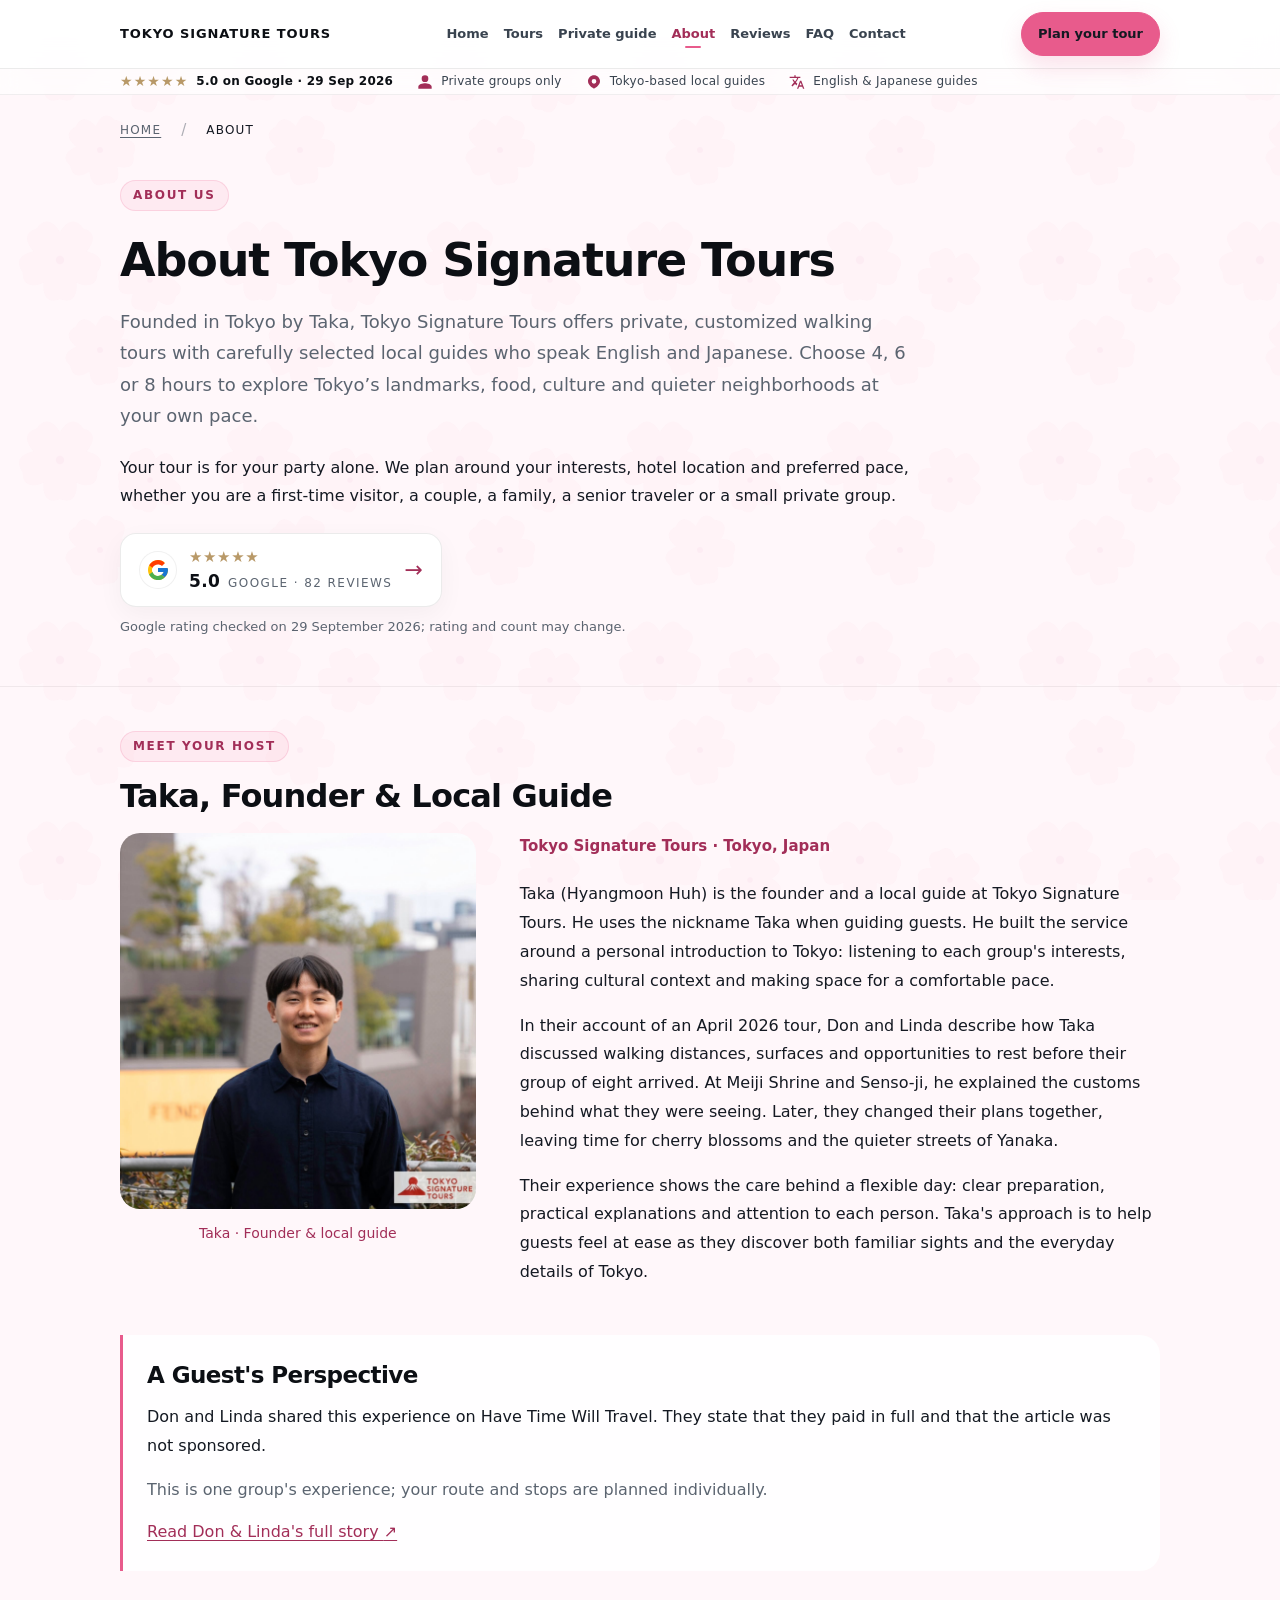
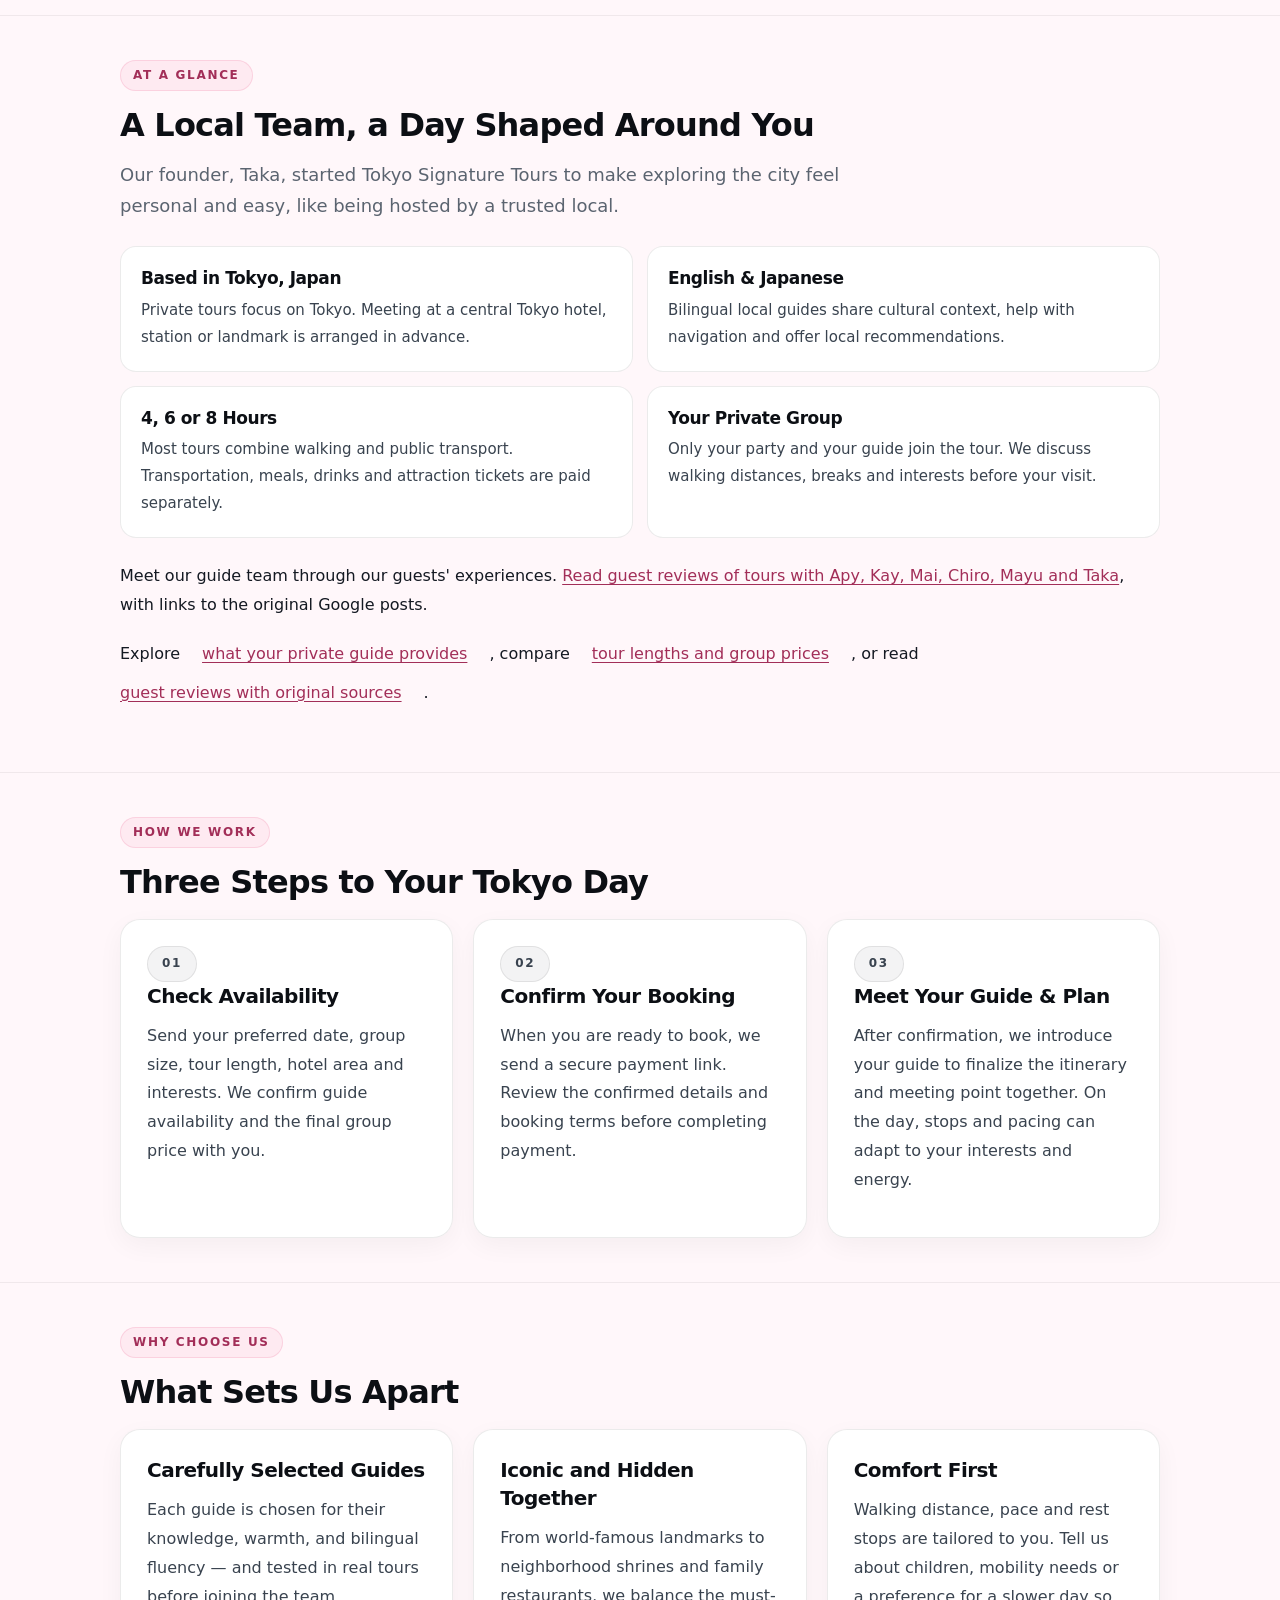
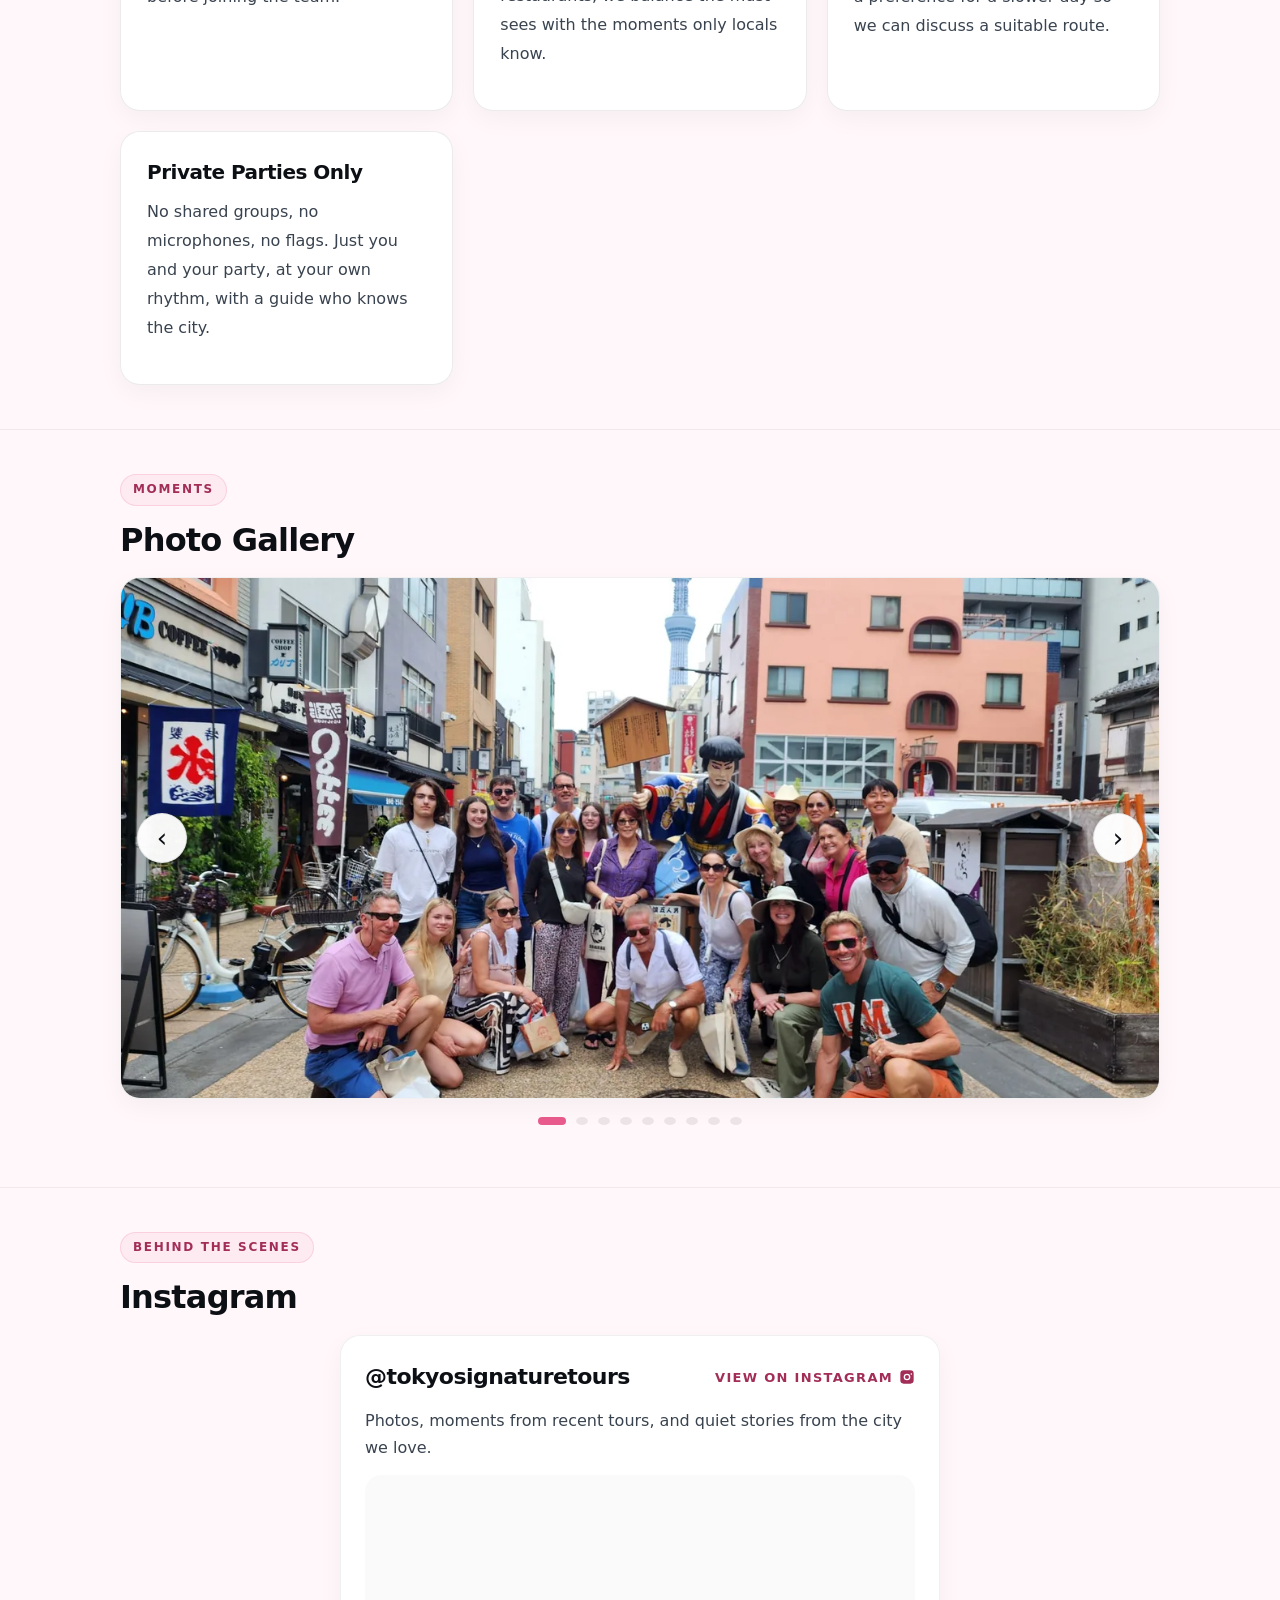
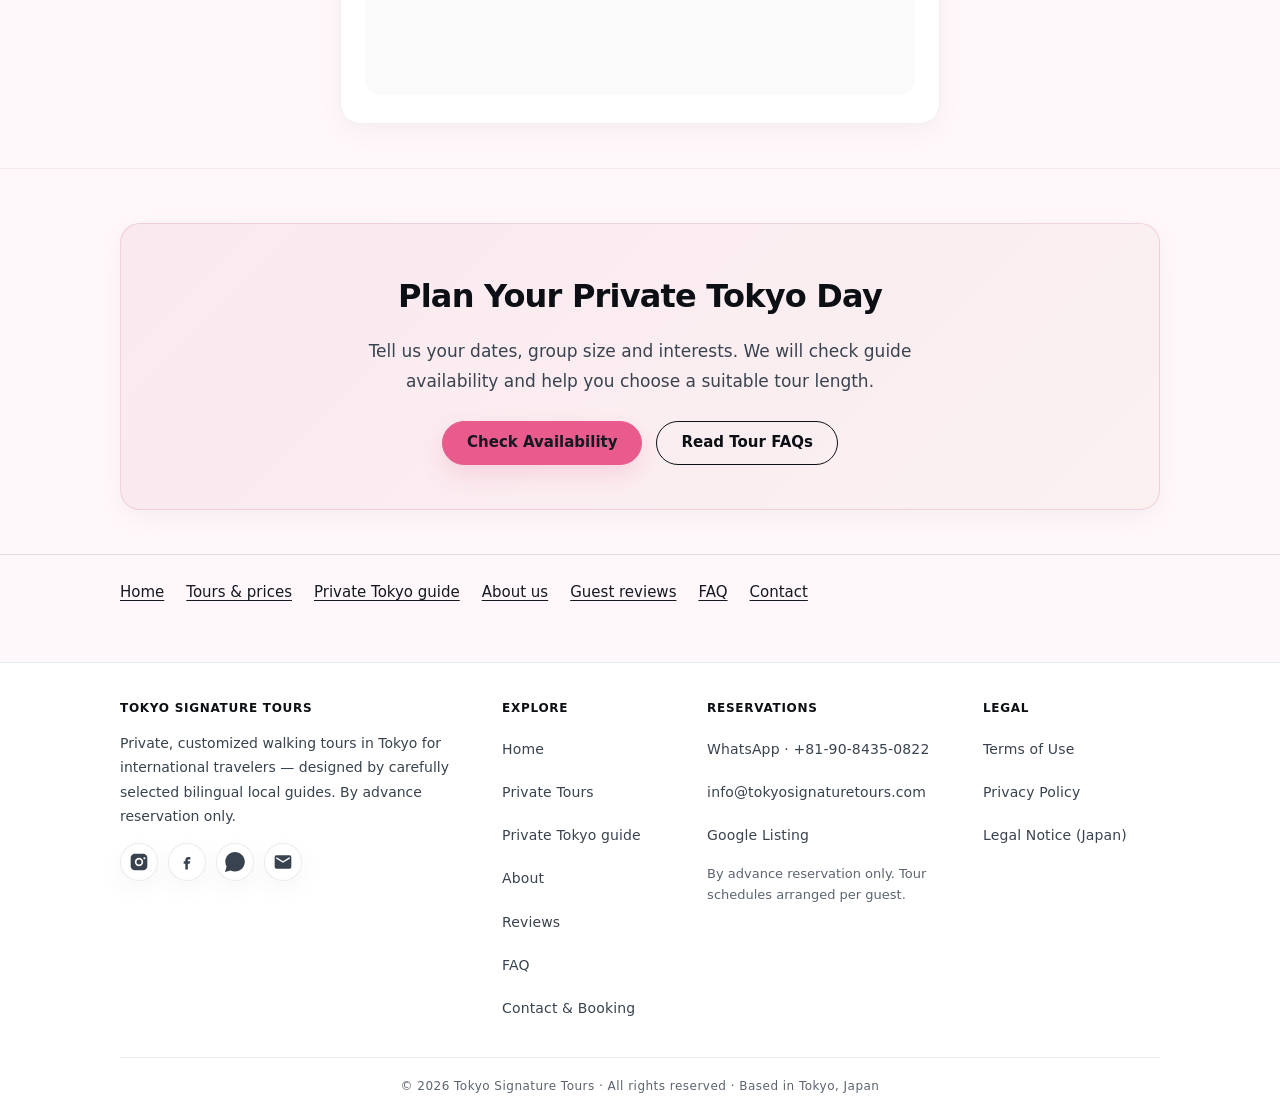
==== about.html @ b7880e5c "Feature verified guest reviews across the local guide team Show Apy, Kay, Mai, Chiro, Mayu and Taka " ====
<!DOCTYPE html>
<html lang="en">
<head>
<!-- Google Tag Manager -->
<script>(function(w,d,s,l,i){w[l]=w[l]||[];w[l].push({'gtm.start':
new Date().getTime(),event:'gtm.js'});var f=d.getElementsByTagName(s)[0],
j=d.createElement(s),dl=l!='dataLayer'?'&l='+l:'';j.async=true;j.src=
'https://www.googletagmanager.com/gtm.js?id='+i+dl;f.parentNode.insertBefore(j,f);
})(window,document,'script','dataLayer','GTM-KP5FS3V4');</script>
<!-- End Google Tag Manager -->
<meta charset="utf-8" />
<meta name="viewport" content="width=device-width, initial-scale=1, viewport-fit=cover" />
<title>About Taka &amp; Our Local Guides | Tokyo Signature Tours</title>
<link rel="canonical" href="https://tokyosignaturetours.com/about.html" />
<link rel="icon" type="image/png" sizes="512x512" href="/favicon.png" />
<meta property="og:title" content="About Taka &amp; Our Local Guides | Tokyo Signature Tours" />
<meta property="og:description" content="Founded in Tokyo by Taka, Tokyo Signature Tours offers private 4, 6 and 8-hour walking tours with English-speaking local guides and personalized itineraries." />
<meta property="og:type" content="website" />
<meta property="og:url" content="https://tokyosignaturetours.com/about.html" />
<meta property="og:site_name" content="Tokyo Signature Tours" />
<meta property="og:locale" content="en_US" />
<meta property="og:image" content="https://tokyosignaturetours.com/tokyo-signature-tours-og-image.jpg" />
<meta property="og:image:type" content="image/jpeg" />
<meta property="og:image:width" content="1200" />
<meta property="og:image:height" content="630" />
<meta property="og:image:alt" content="Tokyo Signature Tours title over cherry blossoms, a red pagoda and a snow-capped mountain" />
<meta name="twitter:card" content="summary_large_image" />
<meta name="twitter:title" content="About Taka &amp; Our Local Guides | Tokyo Signature Tours" />
<meta name="twitter:description" content="Founded in Tokyo by Taka, Tokyo Signature Tours offers private 4, 6 and 8-hour walking tours with English-speaking local guides and personalized itineraries." />
<meta name="twitter:image" content="https://tokyosignaturetours.com/tokyo-signature-tours-og-image.jpg" />
<meta name="twitter:image:alt" content="Tokyo Signature Tours title over cherry blossoms, a red pagoda and a snow-capped mountain" />
<meta name="description" content="Founded in Tokyo by Taka, Tokyo Signature Tours offers private 4, 6 and 8-hour walking tours with English-speaking local guides and personalized itineraries." />
<meta name="format-detection" content="telephone=no" />
<meta name="robots" content="index,follow,max-image-preview:large,max-snippet:-1,max-video-preview:-1" />




<link rel="preconnect" href="https://www.instagram.com" />



<meta name="article:section" content="Travel / Private Tours / Tokyo" />

<style>
/* =========================================================
   Tokyo Signature Tours — v4.0 Stylesheet
   Sakura foundation · Senior-friendly readability · Refined
   Base font 18px · Generous line-height · High contrast
   ========================================================= */

:root{
  --bg:#fff7fa;
  --panel:#ffffff;
  --text:#1a1f28;            /* high-contrast near-black */
  --text-soft:#3a414c;
  --muted:#6a727e;
  --line:rgba(26,31,40,.10);
  --line-soft:rgba(26,31,40,.06);

  --accent:#c44878;          /* refined sakura rose */
  --accent-dark:#9e3760;
  --accent-soft:rgba(196,72,120,.08);

  --gold:#b89968;            /* warm champagne */
  --ink:#14181f;

  --header:rgba(255,247,250,.95);

  --shadow-1: 0 2px 4px rgba(0,0,0,.04), 0 10px 28px rgba(0,0,0,.05);
  --shadow-2: 0 4px 8px rgba(0,0,0,.05), 0 20px 48px rgba(0,0,0,.07);

  --radius: 8px;
  --radius-lg: 12px;
  --max: 1140px;

  --serif: "Cormorant Garamond", "EB Garamond", Georgia, "Times New Roman", serif;
  --sans: "Inter", "Helvetica Neue", -apple-system, BlinkMacSystemFont, "Segoe UI", system-ui, Arial, sans-serif;

  /* Sakura background pattern (softer, refined) */
  --sakura: url('data:image/svg+xml;utf8,<svg xmlns="http://www.w3.org/2000/svg" width="240" height="240" viewBox="0 0 240 240"><g opacity="0.55"><g transform="translate(70,70) scale(0.65)"><path d="M0,-38 C 11,-58 25,-58 34,-38 C 27,-19 11,-7 0,0 C -11,-7 -27,-19 -34,-38 C -25,-58 -11,-58 0,-38 Z" fill="%23f5c5d3"/><path d="M0,-38 C 11,-58 25,-58 34,-38 C 27,-19 11,-7 0,0 C -11,-7 -27,-19 -34,-38 C -25,-58 -11,-58 0,-38 Z" fill="%23f5c5d3" transform="rotate(72)"/><path d="M0,-38 C 11,-58 25,-58 34,-38 C 27,-19 11,-7 0,0 C -11,-7 -27,-19 -34,-38 C -25,-58 -11,-58 0,-38 Z" fill="%23f5c5d3" transform="rotate(144)"/><path d="M0,-38 C 11,-58 25,-58 34,-38 C 27,-19 11,-7 0,0 C -11,-7 -27,-19 -34,-38 C -25,-58 -11,-58 0,-38 Z" fill="%23f5c5d3" transform="rotate(216)"/><path d="M0,-38 C 11,-58 25,-58 34,-38 C 27,-19 11,-7 0,0 C -11,-7 -27,-19 -34,-38 C -25,-58 -11,-58 0,-38 Z" fill="%23f5c5d3" transform="rotate(288)"/><circle r="5.5" fill="%23dc94ad"/></g><g transform="translate(180,100) scale(0.52) rotate(18)"><path d="M0,-38 C 11,-58 25,-58 34,-38 C 27,-19 11,-7 0,0 C -11,-7 -27,-19 -34,-38 C -25,-58 -11,-58 0,-38 Z" fill="%23f5c5d3"/><path d="M0,-38 C 11,-58 25,-58 34,-38 C 27,-19 11,-7 0,0 C -11,-7 -27,-19 -34,-38 C -25,-58 -11,-58 0,-38 Z" fill="%23f5c5d3" transform="rotate(72)"/><path d="M0,-38 C 11,-58 25,-58 34,-38 C 27,-19 11,-7 0,0 C -11,-7 -27,-19 -34,-38 C -25,-58 -11,-58 0,-38 Z" fill="%23f5c5d3" transform="rotate(144)"/><path d="M0,-38 C 11,-58 25,-58 34,-38 C 27,-19 11,-7 0,0 C -11,-7 -27,-19 -34,-38 C -25,-58 -11,-58 0,-38 Z" fill="%23f5c5d3" transform="rotate(216)"/><path d="M0,-38 C 11,-58 25,-58 34,-38 C 27,-19 11,-7 0,0 C -11,-7 -27,-19 -34,-38 C -25,-58 -11,-58 0,-38 Z" fill="%23f5c5d3" transform="rotate(288)"/><circle r="5" fill="%23dc94ad"/></g><g transform="translate(120,180) scale(0.58) rotate(-12)"><path d="M0,-38 C 11,-58 25,-58 34,-38 C 27,-19 11,-7 0,0 C -11,-7 -27,-19 -34,-38 C -25,-58 -11,-58 0,-38 Z" fill="%23f5c5d3"/><path d="M0,-38 C 11,-58 25,-58 34,-38 C 27,-19 11,-7 0,0 C -11,-7 -27,-19 -34,-38 C -25,-58 -11,-58 0,-38 Z" fill="%23f5c5d3" transform="rotate(72)"/><path d="M0,-38 C 11,-58 25,-58 34,-38 C 27,-19 11,-7 0,0 C -11,-7 -27,-19 -34,-38 C -25,-58 -11,-58 0,-38 Z" fill="%23f5c5d3" transform="rotate(144)"/><path d="M0,-38 C 11,-58 25,-58 34,-38 C 27,-19 11,-7 0,0 C -11,-7 -27,-19 -34,-38 C -25,-58 -11,-58 0,-38 Z" fill="%23f5c5d3" transform="rotate(216)"/><path d="M0,-38 C 11,-58 25,-58 34,-38 C 27,-19 11,-7 0,0 C -11,-7 -27,-19 -34,-38 C -25,-58 -11,-58 0,-38 Z" fill="%23f5c5d3" transform="rotate(288)"/><circle r="5" fill="%23dc94ad"/></g></g></svg>');
}

*,*::before,*::after{box-sizing:border-box}
html{scroll-behavior:smooth;-webkit-text-size-adjust:100%}
html,body{margin:0}
body{
  font-family: var(--sans);
  font-size:18px;            /* SENIOR-FRIENDLY base size */
  line-height:1.8;
  color:var(--text);
  background:var(--bg);
  -webkit-font-smoothing:antialiased;
  -moz-osx-font-smoothing:grayscale;
  font-weight:400;
  letter-spacing:.005em;
}
a{color:inherit;text-decoration:none}
a.text-link{color:var(--accent-dark);text-decoration:underline;text-decoration-thickness:1.5px;text-underline-offset:4px}
a.text-link:hover{color:var(--accent)}
img{max-width:100%;display:block;height:auto}
.container{max-width:var(--max);margin:0 auto;padding:0 22px}

h1,h2,h3,h4{
  font-family: var(--serif);
  font-weight: 600;
  color: var(--ink);
  letter-spacing: 0;
  line-height: 1.25;
}
h1{font-size:36px;line-height:1.2;margin:10px 0 18px}
h2{font-size:30px;line-height:1.25;margin:0 0 18px}
h3{font-size:22px;line-height:1.35;margin:0 0 12px}
h4{
  font-size:14px;letter-spacing:.14em;text-transform:uppercase;
  font-family:var(--sans);font-weight:600;color:var(--text-soft);
  margin:0 0 10px;
}
p{margin:0 0 16px;font-size:17px;line-height:1.8}
:focus-visible{outline:3px solid var(--accent);outline-offset:3px;border-radius:4px}

/* Sakura background — softly behind everything */
body::before{
  content:"";
  position:fixed;
  inset:0;
  background-image:var(--sakura);
  background-repeat:repeat;
  background-size:240px 240px;
  opacity:.18;
  z-index:-1;
  pointer-events:none;
}

/* ============== HEADER ============== */
header.site{
  position:sticky; top:0; z-index:40;
  background:var(--header);
  backdrop-filter:saturate(120%) blur(14px);
  -webkit-backdrop-filter:saturate(120%) blur(14px);
  border-bottom:1px solid var(--line-soft);
}
.nav{display:flex;align-items:center;justify-content:space-between;gap:14px;padding:16px 0}
.brand{display:flex;align-items:center;gap:12px;font-family:var(--serif);font-weight:600;font-size:20px;letter-spacing:.01em;color:var(--ink)}
.brand-mark{
  width:38px;height:38px;border-radius:50%;
  background:#fff;
  display:flex;align-items:center;justify-content:center;
  border:1px solid var(--line);
}
.brand-mark svg{width:20px;height:20px;fill:var(--accent)}
.brand-title{display:flex;flex-direction:column;line-height:1.1}
.brand-title small{
  font-family:var(--sans);font-size:10.5px;letter-spacing:.22em;text-transform:uppercase;
  color:var(--muted);margin-top:4px;font-weight:500;
}

nav.primary{display:none}
nav.primary a{
  padding:10px 14px;display:inline-block;
  font-size:14px;
  text-transform:uppercase;letter-spacing:.14em;font-weight:600;
  color:var(--text-soft);
  transition:color .2s ease;
  position:relative;
}
nav.primary a:hover{color:var(--ink)}
nav.primary a.active{color:var(--accent-dark)}
nav.primary a.active::after{
  content:"";position:absolute;left:14px;right:14px;bottom:4px;
  height:2px;background:var(--accent);border-radius:2px;
}

.cta{
  display:inline-flex;align-items:center;justify-content:center;gap:8px;
  min-height:48px;padding:0 24px;
  border-radius:var(--radius);
  background:var(--accent);color:#fff;
  font-family:var(--sans);font-weight:600;font-size:15px;
  letter-spacing:.06em;
  border:1px solid var(--accent);
  transition:background .2s ease, border-color .2s ease, transform .15s ease;
  white-space:nowrap;
  cursor:pointer;
  box-shadow:0 6px 16px rgba(196,72,120,.20);
}
.cta:hover{background:var(--accent-dark);border-color:var(--accent-dark);transform:translateY(-1px)}
.cta.ghost{background:transparent;color:var(--ink);border-color:var(--ink);box-shadow:none}
.cta.ghost:hover{background:var(--ink);color:#fff}
.cta.outline{background:transparent;color:var(--accent-dark);border-color:var(--accent);box-shadow:none}
.cta.outline:hover{background:var(--accent);color:#fff}
.cta svg{width:16px;height:16px;fill:currentColor}

.menu-toggle{
  margin-left:6px;width:46px;height:46px;border-radius:50%;
  border:1px solid var(--line);background:#fff;display:flex;align-items:center;justify-content:center;cursor:pointer;
  box-shadow:0 4px 12px rgba(0,0,0,.06);
}
.menu-toggle span{display:block;width:18px;height:2px;background:var(--ink);border-radius:2px;position:relative}
.menu-toggle span::before,.menu-toggle span::after{content:"";position:absolute;left:0;width:18px;height:2px;background:var(--ink);border-radius:2px}
.menu-toggle span::before{top:-6px} .menu-toggle span::after{top:6px}

/* Layer the mobile menu and backdrop above the sticky site header (40). */
.menu-backdrop{position:fixed;inset:0;background:rgba(20,24,31,.32);opacity:0;pointer-events:none;transition:opacity .25s ease;z-index:41}
.side-menu{
  position:fixed;top:0;right:0;width:340px;max-width:88vw;height:100%;
  background:#ffffff;
  transform:translateX(102%);transition:transform .28s ease;z-index:42;
  display:flex;flex-direction:column;padding:22px 22px;
  overflow-y:auto;-webkit-overflow-scrolling:touch;
  padding-bottom:calc(24px + env(safe-area-inset-bottom));
  box-shadow:-14px 0 40px rgba(0,0,0,.15);
}
.side-menu-head{display:flex;align-items:center;gap:8px;padding:0 0 16px;border-bottom:1px solid var(--line-soft);margin-bottom:16px}
.side-menu-title{font-family:var(--serif);font-size:19px;font-weight:600}
.side-menu-close{margin-left:auto;border:none;background:none;font-size:30px;cursor:pointer;line-height:1;padding:4px 12px;color:var(--text);font-family:var(--sans);font-weight:300}
.side-menu-close:hover{color:var(--accent)}
.side-menu nav a{
  display:block;padding:16px 4px;
  border-bottom:1px solid var(--line-soft);
  font-size:17px;font-weight:500;
  letter-spacing:.02em;color:var(--text);
}
.side-menu nav a.active{color:var(--accent-dark);font-weight:600}
.side-menu-actions{margin-top:auto;padding-top:18px;border-top:1px solid var(--line-soft);display:grid;gap:12px}
.side-menu-actions .btn{
  display:flex;align-items:center;justify-content:center;gap:10px;min-height:52px;
  border-radius:var(--radius);border:1px solid var(--ink);background:#fff;
  font-family:var(--sans);font-weight:600;font-size:14px;letter-spacing:.08em;
  cursor:pointer;color:var(--ink);
}
.side-menu-actions .btn.primary{
  border-color:var(--accent);background:var(--accent);color:#fff;
  box-shadow:0 8px 20px rgba(196,72,120,.22);
}
.side-menu-actions .btn svg{width:16px;height:16px;fill:currentColor}

body.menu-open{overflow:hidden;touch-action:none}
body.menu-open .menu-backdrop{opacity:1;pointer-events:auto}
body.menu-open .side-menu{transform:translateX(0)}

/* ============== TRUST STRIP ============== */
.trust-strip{
  background:rgba(255,255,255,.65);
  backdrop-filter:blur(8px);
  border-bottom:1px solid var(--line-soft);
  font-size:14px;color:var(--text-soft);
  font-family:var(--sans);
}
.trust-row{display:flex;flex-wrap:wrap;gap:14px 32px;justify-content:center;align-items:center;padding:14px 22px;text-align:center}
.trust-item{display:inline-flex;align-items:center;gap:8px;white-space:nowrap;letter-spacing:.02em}
.trust-item svg{width:16px;height:16px;fill:var(--accent-dark)}
.trust-item strong{color:var(--ink);font-weight:600}
.trust-stars{color:var(--gold);letter-spacing:.08em;font-size:14px}

/* ============== HERO ============== */
.hero{padding:48px 0 28px;position:relative}
.hero-wrap{display:grid;grid-template-columns:1fr;gap:32px;align-items:center}
.eyebrow{
  display:inline-block;font-family:var(--sans);
  font-size:13px;letter-spacing:.22em;text-transform:uppercase;
  color:var(--accent-dark);font-weight:600;
  padding:6px 14px;
  background:var(--accent-soft);
  border:1px solid rgba(196,72,120,.20);
  border-radius:999px;
  margin-bottom:14px;
}

p.lead{
  font-family:var(--serif);
  color:var(--text);
  font-size:22px;
  font-weight:400;
  margin:0 0 22px;
  line-height:1.55;
  letter-spacing:.005em;
}

.hero-points{
  margin:22px 0 0;padding:0;list-style:none;
  color:var(--text);font-size:17px;
  font-family:var(--sans);
}
.hero-points li{
  margin:0 0 12px;padding-left:28px;position:relative;line-height:1.7;
  letter-spacing:.01em;
}
.hero-points li::before{
  content:"";position:absolute;left:0;top:11px;width:16px;height:2px;
  background:var(--accent);border-radius:2px;
}
.hero-actions{display:flex;flex-wrap:wrap;gap:12px;margin-top:10px}
.hero-img{position:relative}
.hero-img img{
  width:100%;height:320px;object-fit:cover;
  border-radius:var(--radius-lg);
  border:1px solid var(--line-soft);
  box-shadow:var(--shadow-2);
}

/* ============== SECTIONS ============== */
section{padding:54px 0;border-top:1px solid var(--line-soft)}
section.first{border-top:none}
.section-head{margin-bottom:28px;max-width:720px}
.section-head h2{margin-bottom:12px}
.section-eyebrow{
  display:inline-block;font-family:var(--sans);
  font-size:13px;letter-spacing:.22em;text-transform:uppercase;
  color:var(--accent-dark);font-weight:600;
  padding:5px 12px;
  background:var(--accent-soft);
  border:1px solid rgba(196,72,120,.18);
  border-radius:999px;
  margin-bottom:14px;
}
.section-lead{
  color:var(--text-soft);font-size:18px;
  max-width:720px;margin:0 0 22px;line-height:1.75;
}

/* ============== CARDS / GRIDS ============== */
.grid{display:grid;gap:24px;grid-template-columns:1fr}
.grid-2{display:grid;gap:24px;grid-template-columns:1fr}
.card{
  border:1px solid var(--line-soft);
  border-radius:var(--radius-lg);
  padding:28px 26px;
  background:rgba(255,255,255,.92);
  transition:border-color .25s ease, transform .25s ease, box-shadow .25s ease;
  box-shadow:var(--shadow-1);
}
.card:hover{border-color:var(--line);transform:translateY(-2px);box-shadow:var(--shadow-2)}
.card h3{margin:0 0 14px;font-size:23px;line-height:1.3;font-weight:600}
.card .meta{display:flex;flex-wrap:wrap;gap:8px;margin:8px 0 14px}
.card p{font-size:16.5px;line-height:1.75;color:var(--text-soft)}

.tag{
  display:inline-flex;align-items:center;gap:6px;
  font-family:var(--sans);
  font-size:12px;letter-spacing:.14em;text-transform:uppercase;font-weight:600;
  padding:6px 14px;border-radius:999px;
  background:rgba(26,31,40,.05);border:1px solid var(--line);color:var(--text-soft);
}
.tag.accent{background:var(--accent-soft);border-color:rgba(196,72,120,.30);color:var(--accent-dark)}
.tag.gold{background:rgba(184,153,104,.10);border-color:rgba(184,153,104,.30);color:#8a7245}

/* ============== TESTIMONIALS / REVIEWS ============== */
blockquote.review{
  margin:0 0 20px;padding:26px 28px;
  border:1px solid var(--line-soft);
  background:rgba(255,255,255,.94);
  border-radius:var(--radius-lg);
  position:relative;
  border-left:4px solid var(--accent);
  box-shadow:var(--shadow-1);
}
blockquote.review::before{
  content:"\201C";
  position:absolute;top:8px;right:22px;
  font-family:var(--serif);font-size:64px;
  color:var(--accent);opacity:.22;line-height:1;font-weight:600;
}
blockquote.review .head{display:flex;flex-wrap:wrap;align-items:center;gap:10px;margin-bottom:12px}
blockquote.review .stars{color:var(--gold);letter-spacing:.06em;font-size:16px}
blockquote.review .src{
  font-family:var(--sans);
  font-size:11px;letter-spacing:.20em;text-transform:uppercase;
  color:var(--muted);font-weight:600;
  padding:4px 10px;border:1px solid var(--line);border-radius:999px;
  background:rgba(255,255,255,.8);
}
blockquote.review .src.google{color:#1a73e8;border-color:rgba(26,115,232,.25)}
blockquote.review .src.trip{color:#00aa6c;border-color:rgba(0,170,108,.25)}
blockquote.review .src.fb{color:#1877F2;border-color:rgba(24,119,242,.25)}
blockquote.review .src.ig{color:#c13584;border-color:rgba(193,53,132,.25)}
blockquote.review .author{
  display:block;font-family:var(--serif);font-style:italic;font-size:15px;
  color:var(--muted);margin-top:12px;
}
blockquote.review p.quote{
  margin:0;font-family:var(--serif);
  font-size:18px;font-weight:400;line-height:1.7;
  color:var(--text);font-style:normal;letter-spacing:.005em;
}
blockquote.review p.quote strong{font-weight:600;color:var(--ink);font-family:var(--serif)}

/* Google review badge */
.review-badge{
  display:inline-flex;align-items:center;gap:16px;
  padding:16px 22px;border-radius:var(--radius-lg);background:#fff;
  border:1px solid var(--line);
  margin:6px 0 24px;text-decoration:none;color:var(--text);
  transition:border-color .2s ease, transform .15s ease, box-shadow .2s ease;
  box-shadow:var(--shadow-1);
}
.review-badge:hover{border-color:var(--accent);transform:translateY(-1px);box-shadow:var(--shadow-2)}
.review-badge .g-mark{
  width:38px;height:38px;border-radius:50%;background:#fff;
  display:flex;align-items:center;justify-content:center;
  border:1px solid var(--line-soft);
}
.review-badge .g-mark svg{width:24px;height:24px}
.review-badge .rb-body{display:flex;flex-direction:column;line-height:1.3}
.review-badge .rb-stars{color:var(--gold);font-size:15px;letter-spacing:.04em}
.review-badge .rb-rating{display:flex;align-items:baseline;gap:8px;font-weight:600;color:var(--ink);font-size:15px;font-family:var(--sans);letter-spacing:.02em;margin-top:2px}
.review-badge .rb-rating strong{font-weight:700;font-size:17px}
.review-badge small{color:var(--muted);font-size:12px;letter-spacing:.12em;text-transform:uppercase;font-weight:500}
.review-badge .rb-arrow{margin-left:auto;color:var(--accent-dark);font-size:22px;font-family:var(--serif)}

/* ============== DETAILS SECTION ============== */
.details-section{
  background:rgba(255,255,255,.94);border:1px solid var(--line-soft);
  border-radius:var(--radius-lg);padding:34px 28px;
  box-shadow:var(--shadow-1);
}
.details-section h2{
  margin-top:0;margin-bottom:16px;font-size:26px;
  border-bottom:1px solid var(--line-soft);padding-bottom:12px;
}
.details-section h2:not(:first-child){margin-top:32px}
.features-list{list-style:none;padding:0;margin:14px 0 16px;font-size:17px}
.features-list li{margin:12px 0;padding-left:32px;position:relative;line-height:1.75;color:var(--text)}
.features-list li.included::before{
  content:"";position:absolute;left:0;top:12px;width:18px;height:2px;
  background:var(--accent);border-radius:2px;
}
.features-list li.included::after{
  content:"✓";position:absolute;left:0;top:0;color:#2d7a3e;font-weight:700;font-size:18px;
  display:none;
}
.features-list li.excluded::before{
  content:"×";color:var(--muted);position:absolute;left:4px;top:-2px;
  font-weight:400;font-size:22px;line-height:1;
}

/* ============== PHOTO SLIDER ============== */
.slider-wrap{
  position:relative;overflow:hidden;
  border:1px solid var(--line-soft);border-radius:var(--radius-lg);
  background:#fff;box-shadow:var(--shadow-1);
}
.slider-track{display:flex;transition:transform .6s cubic-bezier(.4,0,.2,1);will-change:transform}
.slide{min-width:100%;user-select:none}
.slide img{width:100%;height:320px;object-fit:cover;display:block}
.slider-btn{
  position:absolute;top:50%;transform:translateY(-50%);
  background:rgba(255,255,255,.96);color:var(--ink);border:1px solid var(--line);
  width:50px;height:50px;border-radius:50%;cursor:pointer;
  font-family:var(--serif);font-size:26px;line-height:1;font-weight:400;
  box-shadow:var(--shadow-1);
}
.slider-btn:hover{background:#fff;border-color:var(--accent);color:var(--accent-dark)}
.slider-prev{left:16px} .slider-next{right:16px}
.slider-dots{display:flex;gap:10px;justify-content:center;padding:18px}
.slider-dot{width:8px;height:8px;border-radius:50%;background:var(--line);border:none;cursor:pointer;transition:background .2s ease, width .2s ease}
.slider-dot.active{background:var(--accent);width:28px;border-radius:4px}

/* ============== CTA BLOCK ============== */
.cta-block{
  background:linear-gradient(135deg,rgba(196,72,120,.08),rgba(184,153,104,.06));
  border:1px solid rgba(196,72,120,.18);
  border-radius:var(--radius-lg);
  padding:44px 28px;text-align:center;margin-top:10px;
  box-shadow:var(--shadow-1);
}
.cta-block h2{margin-top:8px}
.cta-block p{color:var(--text-soft);margin:0 auto 24px;max-width:600px;font-size:17px}
.cta-block-actions{display:flex;flex-wrap:wrap;gap:14px;justify-content:center}

/* ============== NOTICE BOX ============== */
.notice-box{
  border:1px solid rgba(196,72,120,.20);
  border-left:4px solid var(--accent);
  border-radius:var(--radius);
  background:rgba(255,255,255,.85);
  padding:20px 22px;
  margin:20px 0;
}
.notice-box h4{
  font-family:var(--sans);
  color:var(--accent-dark);
  font-size:13px;letter-spacing:.16em;text-transform:uppercase;
  margin:0 0 8px;font-weight:700;
}
.notice-box p{margin:0;font-size:16px;line-height:1.75;color:var(--text)}

/* ============== ICON BUTTONS ============== */
.icon-btn{
  display:inline-flex;align-items:center;justify-content:center;
  width:44px;height:44px;border-radius:50%;
  border:1px solid var(--line);background:#fff;color:var(--text);
  transition:border-color .2s ease, color .2s ease, transform .15s ease;
  box-shadow:var(--shadow-1);
}
.icon-btn:hover{border-color:var(--accent);color:var(--accent-dark);transform:translateY(-1px)}
.icon{width:18px;height:18px;fill:currentColor}

/* ============== INSTAGRAM ============== */
.instagram-card{
  border:1px solid var(--line-soft);
  border-radius:var(--radius-lg);background:#fff;
  padding:26px 24px 28px;max-width:600px;margin:0 auto;
  box-shadow:var(--shadow-1);
}
.instagram-header{display:flex;align-items:center;justify-content:space-between;margin-bottom:14px;gap:10px;flex-wrap:wrap}
.instagram-header h3{margin:0;font-size:22px}
.instagram-header a{display:inline-flex;align-items:center;gap:6px;font-size:13px;color:var(--accent-dark);font-family:var(--sans);font-weight:600;letter-spacing:.10em;text-transform:uppercase}
.instagram-header svg{width:16px;height:16px;fill:currentColor}
.instagram-intro{font-size:16px;color:var(--text-soft);margin-bottom:14px;line-height:1.7}
.instagram-embed{border-radius:var(--radius);overflow:hidden;position:relative;min-height:220px;background:rgba(0,0,0,.02)}

/* ============== FOOTER ============== */
footer.site{
  border-top:1px solid var(--line-soft);
  background:rgba(255,255,255,.95);
  padding:48px 0 32px;margin-top:32px;
  font-size:15px;color:var(--text-soft);font-family:var(--sans);
}
.footer-grid{display:grid;grid-template-columns:1fr;gap:32px;text-align:center}
.footer-col h4{
  margin:0 0 14px;font-family:var(--sans);font-size:13px;
  letter-spacing:.18em;text-transform:uppercase;color:var(--ink);font-weight:700;
}
.footer-col p{font-size:15px;line-height:1.75;margin:0 0 12px}
.footer-col a{display:block;padding:6px 0;color:var(--text-soft);font-size:15px;letter-spacing:.01em}
.footer-col a:hover{color:var(--accent-dark)}
.footer-bottom{
  margin-top:32px;padding-top:22px;border-top:1px solid var(--line-soft);
  text-align:center;font-size:13px;color:var(--muted);letter-spacing:.04em;
}
.footer-socials{display:flex;gap:12px;justify-content:center;margin-top:14px}

/* ============== BREADCRUMBS ============== */
.crumbs{
  font-family:var(--sans);font-size:13px;color:var(--muted);
  padding:20px 0 0;letter-spacing:.10em;text-transform:uppercase;
}
.crumbs ol{list-style:none;padding:0;margin:0;display:flex;flex-wrap:wrap;align-items:center;gap:4px}
.crumbs a{color:var(--muted)}
.crumbs a:hover{color:var(--accent-dark)}
.crumbs .sep{opacity:.5;margin:0 8px;font-family:var(--serif);font-size:15px;text-transform:none;letter-spacing:0}
.crumbs li[aria-current]{color:var(--text)}

/* ============== UTILS ============== */
.text-center{text-align:center}
.muted{color:var(--muted)}
.hr-soft{border:none;border-top:1px solid var(--line-soft);margin:24px 0}

/* ============== RESPONSIVE ============== */
@media (min-width:760px){
  body{font-size:18px;line-height:1.85}
  h1{font-size:52px;line-height:1.15}
  h2{font-size:40px}
  h3{font-size:25px}
  p{font-size:18px}
  p.lead{font-size:24px}
  .hero{padding-top:72px;padding-bottom:48px}
  .hero-wrap{grid-template-columns:1.05fr .95fr;gap:48px}
  .hero-img img,.slide img{height:520px}
  .grid{grid-template-columns:repeat(auto-fit,minmax(310px,1fr));gap:28px}
  .grid-2{grid-template-columns:1fr 1fr;gap:32px}
  .card{padding:32px 30px}
  .card h3{font-size:24px}
  .card p{font-size:17px}
  .details-section{padding:44px 38px}
  .features-list{font-size:18px}
  section{padding:72px 0}
  .footer-grid{grid-template-columns:1.4fr 1fr 1fr 1fr;text-align:left;gap:40px}
  .footer-socials{justify-content:flex-start}
  blockquote.review p.quote{font-size:19px}
}

@media (min-width:960px){
  nav.primary{display:flex;gap:2px}
  .menu-toggle{display:none}
  .side-menu{display:none}
  .cta{min-height:50px;font-size:15px}
}

@media (prefers-reduced-motion: reduce){
  *,*::before,*::after{animation-duration:.001ms !important;transition-duration:.001ms !important}
  html{scroll-behavior:auto}
}

@media print{
  header.site,.side-menu,.menu-backdrop,.cta,.trust-strip{display:none !important}
  body{background:#fff;color:#000}
  body::before{display:none}
}


/* Crawlable page directory. */
.site-directory { padding:24px 0; border-top:1px solid rgba(80,60,60,.15); }
.site-directory .container { display:flex; flex-wrap:wrap; gap:12px 22px; }
.site-directory a { text-decoration:underline; text-underline-offset:3px; font-size:15px; }

/* Founder profile: portrait, biography and supporting guest story. */
#taka{scroll-margin-top:100px}
.founder-profile{display:grid;gap:28px;align-items:start}
.founder-portrait{width:100%;max-width:360px;margin:0 auto}
.founder-portrait a{display:block}
.founder-portrait img{display:block;width:100%;height:auto;border-radius:var(--radius-lg)}
.founder-portrait figcaption{margin-top:12px;font-size:14px;color:var(--accent-dark);text-align:center}
.founder-role{color:var(--accent-dark);font-size:15px;font-weight:600;margin-bottom:20px}
.founder-bio{max-width:720px}
.founder-story{border-left:3px solid var(--accent);padding:24px;background:rgba(255,255,255,.85);border-radius:0 var(--radius-lg) var(--radius-lg) 0}
.founder-story h3{font-size:23px}
.founder-story p{font-size:16px}
.founder-story .source-note{margin:0 0 16px}
@media (min-width:900px){.founder-profile{grid-template-columns:minmax(0,1fr) minmax(0,1.8fr);gap:32px 44px}.founder-portrait{margin:0}.founder-story{grid-column:1/-1}}


@media (max-width:600px) {
  header.site .nav { padding:12px 16px; gap:10px; }
  header.site .brand { min-width:0; font-size:18px; }
  header.site .brand-mark, header.site .brand-title small { display:none; }
  header.site .cta { padding:0 12px; font-size:13px; letter-spacing:0; }
  header.site .menu-toggle { flex:0 0 44px; margin-left:0; }
}

</style>

<script type="application/ld+json">
{
  "@context": "https://schema.org",
  "@graph": [
    {
      "@type": "LocalBusiness",
      "@id": "https://tokyosignaturetours.com/#organization",
      "name": "Tokyo Signature Tours",
      "url": "https://tokyosignaturetours.com/",
      "description": "Tokyo Signature Tours offers customized private Tokyo tours with carefully selected English-speaking bilingual local guides, itinerary planning and flexible pacing for couples, families, first-time visitors, seniors and small private groups.",
      "image": "https://tokyosignaturetours.com/tokyo-signature-tours-og-image.jpg",
      "areaServed": {
        "@type": "City",
        "name": "Tokyo"
      },
      "telephone": "+81-90-8435-0822",
      "email": "info@tokyosignaturetours.com",
      "priceRange": "USD 269–799 per private Tokyo group (1–6 guests)",
      "sameAs": [
        "https://www.instagram.com/tokyosignaturetours/",
        "https://www.facebook.com/profile.php?id=61580978236755",
        "https://www.google.com/maps/place/Tokyo+Signature+Tours+%7C+Private+Tokyo+Tours/@35.701622,139.6885977,14z/data=!3m1!4b1!4m6!3m5!1s0x2ae76d89645afc83:0x968877d08d9a25e1!8m2!3d35.7015889!4d139.7091972!16s%2Fg%2F11yrbvflx0"
      ],
      "address": {
        "@type": "PostalAddress",
        "addressLocality": "Tokyo",
        "addressCountry": "JP"
      },
      "hasMap": "https://www.google.com/maps/place/Tokyo+Signature+Tours+%7C+Private+Tokyo+Tours/@35.701622,139.6885977,14z/data=!3m1!4b1!4m6!3m5!1s0x2ae76d89645afc83:0x968877d08d9a25e1!8m2!3d35.7015889!4d139.7091972!16s%2Fg%2F11yrbvflx0",
      "identifier": {
        "@type": "PropertyValue",
        "propertyID": "Google Place ID",
        "value": "ChIJg_xaZIlt5yoR4SWajdB3iJY"
      },
      "founder": {
        "@type": "Person",
        "@id": "https://tokyosignaturetours.com/about.html#taka",
        "name": "Taka",
        "alternateName": "Hyangmoon Huh",
        "jobTitle": "Founder and local guide",
        "image": "https://tokyosignaturetours.com/assets/taka-founder-portrait.jpg",
        "url": "https://tokyosignaturetours.com/about.html#taka",
        "description": "Taka (Hyangmoon Huh) is the founder and a local guide at Tokyo Signature Tours, offering a personal introduction to Tokyo shaped around each group's interests and pace.",
        "worksFor": {
          "@id": "https://tokyosignaturetours.com/#organization"
        }
      },
      "contactPoint": {
        "@type": "ContactPoint",
        "contactType": "customer service",
        "telephone": "+81-90-8435-0822",
        "email": "info@tokyosignaturetours.com",
        "availableLanguage": [
          "English",
          "Japanese"
        ]
      }
    },
    {
      "@type": "BreadcrumbList",
      "@id": "https://tokyosignaturetours.com/about.html#breadcrumb",
      "itemListElement": [
        {
          "@type": "ListItem",
          "position": 1,
          "name": "Home",
          "item": "https://tokyosignaturetours.com/"
        },
        {
          "@type": "ListItem",
          "position": 2,
          "name": "About",
          "item": "https://tokyosignaturetours.com/about.html"
        }
      ]
    },
    {
      "@type": "AboutPage",
      "@id": "https://tokyosignaturetours.com/about.html#webpage",
      "url": "https://tokyosignaturetours.com/about.html",
      "name": "About Taka & Our Local Guides | Tokyo Signature Tours",
      "description": "Founded in Tokyo by Taka, Tokyo Signature Tours offers private 4, 6 and 8-hour walking tours with English-speaking local guides and personalized itineraries.",
      "inLanguage": "en",
      "isPartOf": {
        "@id": "https://tokyosignaturetours.com/#website"
      },
      "about": [
        {
          "@id": "https://tokyosignaturetours.com/#organization"
        },
        {
          "@id": "https://tokyosignaturetours.com/about.html#taka"
        }
      ],
      "mainEntity": {
        "@id": "https://tokyosignaturetours.com/#organization"
      },
      "dateModified": "2026-09-29",
      "breadcrumb": {
        "@id": "https://tokyosignaturetours.com/about.html#breadcrumb"
      },
      "publisher": {
        "@id": "https://tokyosignaturetours.com/#organization"
      }
    },
    {
      "@type": "WebSite",
      "@id": "https://tokyosignaturetours.com/#website",
      "url": "https://tokyosignaturetours.com/",
      "name": "Tokyo Signature Tours",
      "inLanguage": "en",
      "publisher": {
        "@id": "https://tokyosignaturetours.com/#organization"
      }
    }
  ]
}
</script>

<link rel="stylesheet" href="/assets/subpages.css" />
<noscript><style>.menu-toggle,.sticky-buy{display:none!important}</style></noscript>
<script src="/assets/contact-tracking.js" defer></script>
</head>
<body class="subpage">
<!-- Google Tag Manager (noscript) -->
<noscript><iframe src="https://www.googletagmanager.com/ns.html?id=GTM-KP5FS3V4"
height="0" width="0" style="display:none;visibility:hidden"></iframe></noscript>
<!-- End Google Tag Manager (noscript) -->

<a class="skip-link" href="#main">Skip to main content</a>
<div class="menu-backdrop" aria-hidden="true"></div>
<aside id="mobile-menu" class="side-menu" aria-label="Mobile navigation" aria-modal="true" role="dialog" aria-hidden="true" inert>
  <div class="side-menu-head">
    <div class="side-menu-title">Tokyo Signature Tours</div>
    <button class="side-menu-close" aria-label="Close menu" type="button">×</button>
  </div>
  <nav aria-label="Site navigation"><a href="/">Home</a>
<a href="/tours.html">Tours</a>
<a href="/private-tokyo-tour-guide.html">Private guide</a>
<a href="/about.html" class="active" aria-current="page">About</a>
<a href="/reviews.html">Reviews</a>
<a href="/faq.html">FAQ</a>
<a href="/contact.html">Contact</a></nav>
  <div class="side-menu-actions">
    <a class="btn primary" href="/tours.html#booking">
      <svg viewBox="0 0 24 24" aria-hidden="true"><path d="M19 4h-1V2h-2v2H8V2H6v2H5a2 2 0 0 0-2 2v14a2 2 0 0 0 2 2h14a2 2 0 0 0 2-2V6a2 2 0 0 0-2-2zm0 16H5V10h14z"/></svg>
      Check Availability
    </a>
    <a class="btn" href="https://wa.me/819084350822" target="_blank" rel="noopener">
      <svg viewBox="0 0 24 24" aria-hidden="true"><path d="M20.52 3.48A11.86 11.86 0 0 0 12.06 0C5.58 0 .36 5.21.36 11.67c0 2.06.54 4.08 1.56 5.86L0 24l6.63-1.88a12 12 0 0 0 5.43 1.35h.01c6.48 0 11.7-5.21 11.7-11.67 0-3.12-1.23-6.05-3.25-8.32z"/></svg>
      WhatsApp
    </a>
  </div>
</aside>

<header class="site" role="banner"><div class="container nav">
<a class="brand" href="/" aria-label="Tokyo Signature Tours home">Tokyo Signature Tours</a>
<nav class="primary" aria-label="Primary navigation"><a href="/">Home</a>
<a href="/tours.html">Tours</a>
<a href="/private-tokyo-tour-guide.html">Private guide</a>
<a href="/about.html" class="active" aria-current="page">About</a>
<a href="/reviews.html">Reviews</a>
<a href="/faq.html">FAQ</a>
<a href="/contact.html">Contact</a></nav>
<div style="display:flex;align-items:center;gap:8px"><a class="cta" href="/contact.html">Plan your tour</a><button class="menu-toggle" type="button" aria-label="Open menu" aria-controls="mobile-menu" aria-expanded="false"><span></span></button></div>
</div></header>

<div class="trust-strip" role="region" aria-label="Trust indicators">
  <div class="container trust-row">
    <span class="trust-item">
      <span class="trust-stars">★★★★★</span>
      <strong>5.0 on Google · 29 Sep 2026</strong>
    </span>
    <span class="trust-item">
      <svg viewBox="0 0 24 24"><path d="M12 12a5 5 0 1 0-5-5 5 5 0 0 0 5 5zm0 2c-3.33 0-10 1.67-10 5v3h20v-3c0-3.33-6.67-5-10-5z"/></svg>
      Private groups only
    </span>
    <span class="trust-item">
      <svg viewBox="0 0 24 24"><path d="M12 2C7 2 3 6 3 11c0 7 9 11 9 11s9-4 9-11c0-5-4-9-9-9zm0 12.5A3.5 3.5 0 1 1 15.5 11 3.5 3.5 0 0 1 12 14.5z"/></svg>
      Tokyo-based local guides
    </span>
    <span class="trust-item">
      <svg viewBox="0 0 24 24"><path d="M12.87 15.07 10.33 12.56l.03-.03A17.5 17.5 0 0 0 14.07 6H17V4h-7V2H8v2H1v2h11.17a15.5 15.5 0 0 1-3.17 5.41 14.7 14.7 0 0 1-2.1-3H5a16.7 16.7 0 0 0 2.5 3.97L3.66 17.36 5.07 18.77 9 14.84l2.44 2.44.76-2.21zM18.5 10h-2L12 22h2l1.12-3h4.75L21 22h2l-4.5-12zm-2.62 7L17.5 12.67 19.12 17h-3.25z"/></svg>
      English &amp; Japanese guides
    </span>
  </div>
</div>

<nav class="crumbs container" aria-label="Breadcrumb"><ol><li><a href="/">Home</a></li><li class="sep" aria-hidden="true">/</li><li aria-current="page">About</li></ol></nav>
<main id="main" tabindex="-1">

<section class="first" style="padding-top:36px;" aria-labelledby="section-1-title">
  <div class="container">
    <div class="section-head">
      <span class="section-eyebrow">About Us</span>
      <h1 id="section-1-title">About Tokyo Signature Tours</h1>
      <p class="section-lead">
        Founded in Tokyo by Taka, Tokyo Signature Tours offers private, customized walking tours with carefully selected local guides who speak English and Japanese. Choose 4, 6 or 8 hours to explore Tokyo’s landmarks, food, culture and quieter neighborhoods at your own pace.
      </p>
      <p>Your tour is for your party alone. We plan around your interests, hotel location and preferred pace, whether you are a first-time visitor, a couple, a family, a senior traveler or a small private group.</p>

<a class="review-badge" href="https://share.google/rSQ56F9cOzpPe06sC" target="_blank" rel="noopener" aria-label="5.0 on Google, 82 reviews, checked 29 September 2026">
  <span class="g-mark" aria-hidden="true">
    <svg viewBox="0 0 48 48"><path fill="#FFC107" d="M43.6 20.5H42V20H24v8h11.3c-1.6 4.6-6 8-11.3 8-6.6 0-12-5.4-12-12s5.4-12 12-12c3 0 5.8 1.1 7.9 3l5.7-5.7C34 6 29.3 4 24 4 12.9 4 4 12.9 4 24s8.9 20 20 20 20-8.9 20-20c0-1.3-.1-2.3-.4-3.5z"/><path fill="#FF3D00" d="M6.3 14.7l6.6 4.8C14.6 16 19 13 24 13c3 0 5.8 1.1 7.9 3l5.7-5.7C34 6 29.3 4 24 4 16.4 4 9.8 8.3 6.3 14.7z"/><path fill="#4CAF50" d="M24 44c5.2 0 9.9-2 13.4-5.2l-6.2-5.2c-2 1.4-4.5 2.4-7.2 2.4-5.2 0-9.6-3.3-11.2-8L6.3 33C9.7 39.6 16.3 44 24 44z"/><path fill="#1976D2" d="M43.6 20.5H42V20H24v8h11.3c-.8 2.2-2.2 4.1-4.1 5.5l6.2 5.2C40.5 36 44 30.5 44 24c0-1.3-.1-2.3-.4-3.5z"/></svg>
  </span>
  <div class="rb-body">
    <span class="rb-stars" aria-hidden="true">★★★★★</span>
    <span class="rb-rating"><strong>5.0</strong> <small>Google · 82 reviews</small></span>
  </div>
  <span class="rb-arrow" aria-hidden="true">→</span>
</a>
<p class="source-note">Google rating checked on <time datetime="2026-09-29">29 September 2026</time>; rating and count may change.</p>
    </div>
  </div>
</section>

<section id="taka" aria-labelledby="taka-title">
  <div class="container">
    <div class="section-head">
      <span class="section-eyebrow">Meet Your Host</span>
      <h2 id="taka-title">Taka, Founder &amp; Local Guide</h2>
    </div>
    <div class="founder-profile">
      <figure class="founder-portrait">
        <a href="https://www.instagram.com/p/DS03NuIk37q/" target="_blank" rel="noopener" aria-label="View Taka's original photo on Instagram (opens in a new tab)">
          <img src="/assets/taka-founder-portrait.jpg" alt="Taka, founder and local guide at Tokyo Signature Tours" width="1440" height="1522" loading="lazy" decoding="async" />
        </a>
        <figcaption>Taka · Founder &amp; local guide</figcaption>
      </figure>
      <div class="founder-bio">
        <p class="founder-role">Tokyo Signature Tours · Tokyo, Japan</p>
        <p>Taka (Hyangmoon Huh) is the founder and a local guide at Tokyo Signature Tours. He uses the nickname Taka when guiding guests. He built the service around a personal introduction to Tokyo: listening to each group's interests, sharing cultural context and making space for a comfortable pace.</p>
        <p>In their account of an April 2026 tour, Don and Linda describe how Taka discussed walking distances, surfaces and opportunities to rest before their group of eight arrived. At Meiji Shrine and Senso-ji, he explained the customs behind what they were seeing. Later, they changed their plans together, leaving time for cherry blossoms and the quieter streets of Yanaka.</p>
        <p>Their experience shows the care behind a flexible day: clear preparation, practical explanations and attention to each person. Taka's approach is to help guests feel at ease as they discover both familiar sights and the everyday details of Tokyo.</p>
      </div>
      <aside class="founder-story" aria-labelledby="taka-story-title">
        <h3 id="taka-story-title">A Guest's Perspective</h3>
        <p>Don and Linda shared this experience on Have Time Will Travel. They state that they paid in full and that the article was not sponsored.</p>
        <p class="source-note">This is one group's experience; your route and stops are planned individually.</p>
        <a class="text-link" href="https://havetimewilltravel.com/private-tokyo-tour-with-taka/" target="_blank" rel="noopener" aria-label="Read Don and Linda's full story (opens in a new tab)">Read Don &amp; Linda's full story <span aria-hidden="true">↗</span></a>
      </aside>
    </div>
  </div>
</section>

<section aria-labelledby="about-facts-title">
  <div class="container">
    <div class="section-head">
      <span class="section-eyebrow">At a Glance</span>
      <h2 id="about-facts-title">A Local Team, a Day Shaped Around You</h2>
      <p class="section-lead">Our founder, Taka, started Tokyo Signature Tours to make exploring the city feel personal and easy, like being hosted by a trusted local.</p>
    </div>
    <div class="facts-grid">
      <div class="fact-card"><h3>Based in Tokyo, Japan</h3><p>Private tours focus on Tokyo. Meeting at a central Tokyo hotel, station or landmark is arranged in advance.</p></div>
      <div class="fact-card"><h3>English &amp; Japanese</h3><p>Bilingual local guides share cultural context, help with navigation and offer local recommendations.</p></div>
      <div class="fact-card"><h3>4, 6 or 8 Hours</h3><p>Most tours combine walking and public transport. Transportation, meals, drinks and attraction tickets are paid separately.</p></div>
      <div class="fact-card"><h3>Your Private Group</h3><p>Only your party and your guide join the tour. We discuss walking distances, breaks and interests before your visit.</p></div>
    </div>
    <p>Meet our guide team through our guests' experiences. <a class="text-link" href="/reviews.html#guide-reviews">Read guest reviews of tours with Apy, Kay, Mai, Chiro, Mayu and Taka</a>, with links to the original Google posts.</p>
    <p class="related-links">Explore <a class="text-link" href="/private-tokyo-tour-guide.html">what your private guide provides</a>, compare <a class="text-link" href="/tours.html">tour lengths and group prices</a>, or read <a class="text-link" href="/reviews.html">guest reviews with original sources</a>.</p>
  </div>
</section>

<section aria-labelledby="section-2-title">
  <div class="container">
    <div class="section-head">
      <span class="section-eyebrow">How We Work</span>
      <h2 id="section-2-title">Three Steps to Your Tokyo Day</h2>
    </div>
    <div class="grid">
      <div class="card">
        <span class="tag">01</span>
        <h3>Check Availability</h3>
        <p>Send your preferred date, group size, tour length, hotel area and interests. We confirm guide availability and the final group price with you.</p>
      </div>
      <div class="card">
        <span class="tag">02</span>
        <h3>Confirm Your Booking</h3>
        <p>When you are ready to book, we send a secure payment link. Review the confirmed details and booking terms before completing payment.</p>
      </div>
      <div class="card">
        <span class="tag">03</span>
        <h3>Meet Your Guide &amp; Plan</h3>
        <p>After confirmation, we introduce your guide to finalize the itinerary and meeting point together. On the day, stops and pacing can adapt to your interests and energy.</p>
      </div>
    </div>
  </div>
</section>

<section aria-labelledby="section-3-title">
  <div class="container">
    <div class="section-head">
      <span class="section-eyebrow">Why Choose Us</span>
      <h2 id="section-3-title">What Sets Us Apart</h2>
    </div>
    <div class="grid">
      <div class="card">
        <h3>Carefully Selected Guides</h3>
        <p>Each guide is chosen for their knowledge, warmth, and bilingual fluency — and tested in real tours before joining the team.</p>
      </div>
      <div class="card">
        <h3>Iconic and Hidden Together</h3>
        <p>From world-famous landmarks to neighborhood shrines and family restaurants, we balance the must-sees with the moments only locals know.</p>
      </div>
      <div class="card">
        <h3>Comfort First</h3>
        <p>Walking distance, pace and rest stops are tailored to you. Tell us about children, mobility needs or a preference for a slower day so we can discuss a suitable route.</p>
      </div>
      <div class="card">
        <h3>Private Parties Only</h3>
        <p>No shared groups, no microphones, no flags. Just you and your party, at your own rhythm, with a guide who knows the city.</p>
      </div>
    </div>
  </div>
</section>

<section aria-labelledby="section-4-title">
  <div class="container">
    <div class="section-head">
      <span class="section-eyebrow">Moments</span>
      <h2 id="section-4-title">Photo Gallery</h2>
    </div>
    <div class="slider-wrap" id="tst-slider">
      <div class="slider-track">
        <div class="slide"><img width="1280" height="960" srcset="/images/optimized/TourPhoto-1-640.webp 640w, /images/optimized/TourPhoto-1-1280.webp 1280w" sizes="(max-width: 1200px) calc(100vw - 40px), 1140px" src="/images/optimized/TourPhoto-1-1280.webp"  alt="Tour guests posing on a city street with a tall tower in the background" loading="lazy" decoding="async"></div>
        <div class="slide"><img width="1280" height="960" srcset="/images/optimized/TourPhoto-2-640.webp 640w, /images/optimized/TourPhoto-2-1280.webp 1280w" sizes="(max-width: 1200px) calc(100vw - 40px), 1140px" src="/images/optimized/TourPhoto-2-1280.webp"  alt="Tour guests outside a venue with sumo show signs" loading="lazy" decoding="async"></div>
        <div class="slide"><img width="1280" height="1707" srcset="/images/optimized/TourPhoto-4-640.webp 640w, /images/optimized/TourPhoto-4-1280.webp 1280w" sizes="(max-width: 1200px) calc(100vw - 40px), 1140px" src="/images/optimized/TourPhoto-4-1280.webp"  alt="Tour guests walking along a busy shopping street" loading="lazy" decoding="async"></div>
        <div class="slide"><img width="1280" height="960" srcset="/images/optimized/TourPhoto-5-640.webp 640w, /images/optimized/TourPhoto-5-1280.webp 1280w" sizes="(max-width: 1200px) calc(100vw - 40px), 1140px" src="/images/optimized/TourPhoto-5-1280.webp"  alt="Tour guests standing in front of a large traditional gate" loading="lazy" decoding="async"></div>
        <div class="slide"><img width="1280" height="960" srcset="/images/optimized/TourPhoto-6-640.webp 640w, /images/optimized/TourPhoto-6-1280.webp 1280w" sizes="(max-width: 1200px) calc(100vw - 40px), 1140px" src="/images/optimized/TourPhoto-6-1280.webp"  alt="Tour guests posing in front of a wall of decorated sake barrels" loading="lazy" decoding="async"></div>
        <div class="slide"><img width="1280" height="960" srcset="/images/optimized/TourPhoto-7-640.webp 640w, /images/optimized/TourPhoto-7-1280.webp 1280w" sizes="(max-width: 1200px) calc(100vw - 40px), 1140px" src="/images/optimized/TourPhoto-7-1280.webp"  alt="Tour guests posing in front of a torii gate surrounded by trees" loading="lazy" decoding="async"></div>
        <div class="slide"><img width="1280" height="960" srcset="/images/optimized/TourPhoto-8-640.webp 640w, /images/optimized/TourPhoto-8-1280.webp 1280w" sizes="(max-width: 1200px) calc(100vw - 40px), 1140px" src="/images/optimized/TourPhoto-8-1280.webp"  alt="Tour guests on a theater stage with red curtains and an illuminated sign" loading="lazy" decoding="async"></div>
        <div class="slide"><img width="1280" height="1707" srcset="/images/optimized/TourPhoto-9-640.webp 640w, /images/optimized/TourPhoto-9-1280.webp 1280w" sizes="(max-width: 1200px) calc(100vw - 40px), 1140px" src="/images/optimized/TourPhoto-9-1280.webp"  alt="Tour guests at the entrance to a narrow shopping passage" loading="lazy" decoding="async"></div>
        <div class="slide"><img width="1280" height="960" srcset="/images/optimized/TourPhoto-11-640.webp 640w, /images/optimized/TourPhoto-11-1280.webp 1280w" sizes="(max-width: 1200px) calc(100vw - 40px), 1140px" src="/images/optimized/TourPhoto-11-1280.webp" alt="Tour guests standing beside a tiled-roof wall" loading="lazy" decoding="async"></div>
      </div>
      <button class="slider-btn slider-prev" aria-label="Previous slide" type="button">‹</button>
      <button class="slider-btn slider-next" aria-label="Next slide" type="button">›</button>
    </div>
    <div class="slider-dots" id="tst-dots"></div>
  </div>
</section>

<section id="instagram" aria-labelledby="instagram-title">
  <div class="container">
    <div class="section-head">
      <span class="section-eyebrow">Behind the Scenes</span>
      <h2 id="instagram-title">Instagram</h2>
    </div>
    <div class="instagram-card">
      <div class="instagram-header">
        <h3>@tokyosignaturetours</h3>
        <a href="https://www.instagram.com/tokyosignaturetours/" target="_blank" rel="noopener">View on Instagram
          <svg viewBox="0 0 24 24"><path d="M7 2h10a5 5 0 0 1 5 5v10a5 5 0 0 1-5 5H7a5 5 0 0 1-5-5V7a5 5 0 0 1 5-5zm5 5a5 5 0 1 0 0 10 5 5 0 0 0 0-10zm6.5-.75a1.25 1.25 0 1 0 0 2.5 1.25 1.25 0 0 0 0-2.5zM12 9a3 3 0 1 1 0 6 3 3 0 0 1 0-6z"/></svg>
        </a>
      </div>
      <p class="instagram-intro">Photos, moments from recent tours, and quiet stories from the city we love.</p>
      <div class="instagram-embed">
        <blockquote class="instagram-media" data-instgrm-permalink="https://www.instagram.com/p/DR5uvPaE1JJ/" data-instgrm-version="14" style="background:#fff;border:0;margin:0 auto;max-width:540px;width:100%;"></blockquote>
      </div>
    </div>
  </div>
</section>

<section aria-labelledby="section-6-title">
  <div class="container">
    <div class="cta-block">
      <h2 id="section-6-title">Plan Your Private Tokyo Day</h2>
      <p>Tell us your dates, group size and interests. We will check guide availability and help you choose a suitable tour length.</p>
      <div class="cta-block-actions">
        <a href="/contact.html" class="cta">Check Availability</a>
        <a href="/faq.html" class="cta ghost">Read Tour FAQs</a>
      </div>
    </div>
  </div>
</section>

</main>

<nav class="site-directory" aria-label="Explore Tokyo Signature Tours"><div class="container"><a href="/">Home</a><a href="/tours.html">Tours &amp; prices</a><a href="/private-tokyo-tour-guide.html">Private Tokyo guide</a><a href="/about.html">About us</a><a href="/reviews.html">Guest reviews</a><a href="/faq.html">FAQ</a><a href="/contact.html">Contact</a></div></nav>
<footer class="site" role="contentinfo">
  <div class="container">
    <div class="footer-grid">
      <div class="footer-col">
        <h4>Tokyo Signature Tours</h4>
        <p>Private, customized walking tours in Tokyo for international travelers — designed by carefully selected bilingual local guides. By advance reservation only.</p>
        <div class="footer-socials">
          <a class="icon-btn" href="https://www.instagram.com/tokyosignaturetours/" target="_blank" rel="noopener" aria-label="Instagram">
            <svg class="icon" viewBox="0 0 24 24"><path d="M7 2h10a5 5 0 0 1 5 5v10a5 5 0 0 1-5 5H7a5 5 0 0 1-5-5V7a5 5 0 0 1 5-5zm5 5a5 5 0 1 0 0 10 5 5 0 0 0 0-10zm6.5-.75a1.25 1.25 0 1 0 0 2.5 1.25 1.25 0 0 0 0-2.5zM12 9a3 3 0 1 1 0 6 3 3 0 0 1 0-6z"/></svg>
          </a>
          <a class="icon-btn" href="https://www.facebook.com/profile.php?id=61580978236755" target="_blank" rel="noopener" aria-label="Facebook">
            <svg class="icon" viewBox="0 0 24 24"><path d="M13.5 9H16V6h-2.5C11.57 6 10 7.57 10 9.5V11H8v3h2v7h3v-7h2.1l.9-3H13v-1.5c0-.28.22-.5.5-.5z"/></svg>
          </a>
          <a class="icon-btn" href="https://wa.me/819084350822" target="_blank" rel="noopener" aria-label="WhatsApp">
            <svg class="icon" viewBox="0 0 24 24"><path d="M20.52 3.48A11.86 11.86 0 0 0 12.06 0C5.58 0 .36 5.21.36 11.67c0 2.06.54 4.08 1.56 5.86L0 24l6.63-1.88a12 12 0 0 0 5.43 1.35h.01c6.48 0 11.7-5.21 11.7-11.67 0-3.12-1.23-6.05-3.25-8.32z"/></svg>
          </a>
          <a class="icon-btn" href="mailto:info@tokyosignaturetours.com" aria-label="Email">
            <svg class="icon" viewBox="0 0 24 24"><path d="M20 4H4a2 2 0 0 0-2 2v12a2 2 0 0 0 2 2h16a2 2 0 0 0 2-2V6a2 2 0 0 0-2-2zm0 4-8 5-8-5V6l8 5 8-5v2z"/></svg>
          </a>
        </div>
      </div>
      <div class="footer-col">
        <h4>Explore</h4>
        <a href="/">Home</a>
        <a href="/tours.html">Private Tours</a>
        <a href="/private-tokyo-tour-guide.html">Private Tokyo guide</a>
        <a href="/about.html">About</a>
        <a href="/reviews.html">Reviews</a>
        <a href="/faq.html">FAQ</a>
        <a href="/contact.html">Contact &amp; Booking</a>
      </div>
      <div class="footer-col">
        <h4>Reservations</h4>
        <a href="https://wa.me/819084350822" target="_blank" rel="noopener">WhatsApp · +81-90-8435-0822</a>
        <a href="mailto:info@tokyosignaturetours.com">info@tokyosignaturetours.com</a>
        <a href="https://share.google/rSQ56F9cOzpPe06sC" target="_blank" rel="noopener">Google Listing</a>
        <p style="font-size:13px;color:var(--muted);margin-top:10px;line-height:1.6;">By advance reservation only. Tour schedules arranged per guest.</p>
      </div>
      <div class="footer-col">
        <h4>Legal</h4>
        <a href="/terms.html">Terms of Use</a>
        <a href="/privacy.html">Privacy Policy</a>
        <a href="/legal.html">Legal Notice (Japan)</a>
      </div>
    </div>
    <div class="footer-bottom">
      © 2026 Tokyo Signature Tours · All rights reserved · Based in Tokyo, Japan
    </div>
  </div>
</footer>
<script>
/* =========================================================
   Tokyo Signature Tours — page interactions
   ========================================================= */

(function(){
  'use strict';

  /* ---------- Mobile Side Menu ---------- */
  (function(){
    const body = document.body;
    const openBtn  = document.querySelector('.menu-toggle');
    const closeBtn = document.querySelector('.side-menu-close');
    const backdrop = document.querySelector('.menu-backdrop');
    const sideMenu = document.querySelector('.side-menu');
    if (!sideMenu || !openBtn) return;

    let lastFocus = null;
    const focusableSel = 'a[href], button:not([disabled]), [tabindex]:not([tabindex="-1"])';

    const setAria = (open)=>{
      sideMenu.inert = !open;
      sideMenu.setAttribute('aria-hidden', open ? 'false' : 'true');
      openBtn.setAttribute('aria-expanded', open ? 'true' : 'false');
    };
    const close = ()=>{
      body.classList.remove('menu-open');
      setAria(false);
      if (lastFocus && lastFocus.focus) lastFocus.focus();
      lastFocus = null;
    };
    const open  = ()=>{
      lastFocus = document.activeElement;
      body.classList.add('menu-open');
      setAria(true);
      const first = sideMenu.querySelector(focusableSel);
      first && first.focus();
    };
    const onKey = (e)=>{
      if (!body.classList.contains('menu-open')) return;
      if (e.key === 'Escape'){ e.preventDefault(); close(); return; }
      if (e.key === 'Tab'){
        const list = [...sideMenu.querySelectorAll(focusableSel)];
        if (!list.length) return;
        const first = list[0], last = list[list.length-1];
        if (e.shiftKey && document.activeElement === first){ e.preventDefault(); last.focus(); }
        else if (!e.shiftKey && document.activeElement === last){ e.preventDefault(); first.focus(); }
      }
    };

    openBtn.addEventListener('click', open);
    closeBtn && closeBtn.addEventListener('click', close);
    backdrop && backdrop.addEventListener('click', close);
    sideMenu.querySelectorAll('a').forEach(a => a.addEventListener('click', close));
    document.addEventListener('keydown', onKey);

    // Release the modal state when the desktop navigation becomes visible.
    const desktopMenuMedia = window.matchMedia('(min-width: 960px)');
    const closeMenuOnDesktop = ()=>{
      if (desktopMenuMedia.matches && body.classList.contains('menu-open')) close();
    };
    if (typeof desktopMenuMedia.addEventListener === 'function') {
      desktopMenuMedia.addEventListener('change', closeMenuOnDesktop);
    } else if (typeof desktopMenuMedia.addListener === 'function') {
      desktopMenuMedia.addListener(closeMenuOnDesktop);
    }
    setAria(false);
    openBtn.setAttribute('aria-expanded', 'false');
  })();

  /* ---------- Photo Slider ---------- */
  (function(){
    const wrap = document.getElementById('tst-slider');
    if (!wrap) return;
    const track = wrap.querySelector('.slider-track');
    const slides = [...wrap.querySelectorAll('.slide')];
    const prev = wrap.querySelector('.slider-prev');
    const next = wrap.querySelector('.slider-next');
    const dotsWrap = document.getElementById('tst-dots');
    if (!slides.length) return;

    let index = 0;
    const go = (i)=>{
      index = (i + slides.length) % slides.length;
      track.style.transform = `translateX(${-index*100}%)`;
      if (dotsWrap) [...dotsWrap.children].forEach((d,di)=>d.classList.toggle('active', di===index));
    };
    if (dotsWrap){
      slides.forEach((_,i)=> {
        const b = document.createElement('button');
        b.className = 'slider-dot' + (i===0?' active':'');
        b.type = 'button';
        b.setAttribute('aria-label', `Go to slide ${i+1}`);
        b.addEventListener('click', ()=>go(i));
        dotsWrap.appendChild(b);
      });
    }
    prev && prev.addEventListener('click', ()=>go(index-1));
    next && next.addEventListener('click', ()=>go(index+1));
    let startX=0, deltaX=0;
    wrap.addEventListener('touchstart', e=>{ startX=e.touches[0].clientX; }, {passive:true});
    wrap.addEventListener('touchmove',  e=>{ deltaX=e.touches[0].clientX - startX; }, {passive:true});
    wrap.addEventListener('touchend', ()=>{ if (Math.abs(deltaX)>50) go(index + (deltaX<0?1:-1)); startX=0; deltaX=0; });
    go(0);

    let timer = setInterval(()=>go(index+1), 7000);
    wrap.addEventListener('mouseenter', ()=>clearInterval(timer));
    wrap.addEventListener('mouseleave', ()=>{ timer = setInterval(()=>go(index+1), 7000); });
  })();

  /* ---------- Lazy load Instagram embed ---------- */
  (function(){
    const sec = document.getElementById('instagram');
    if (!sec) return;
    let loaded = false;
    const load = ()=>{
      if (loaded) return;
      loaded = true;
      const s = document.createElement('script');
      s.src = 'https://www.instagram.com/embed.js';
      s.async = true;
      document.body.appendChild(s);
    };
    if ('IntersectionObserver' in window){
      const obs = new IntersectionObserver(entries=>{
        entries.forEach(e=>{ if (e.isIntersecting){ load(); obs.disconnect(); }});
      }, {rootMargin:'300px 0px'});
      obs.observe(sec);
    } else {
      window.addEventListener('load', load);
    }
  })();

})();

</script>
</body>
</html>
---- assets/subpages.css ----
/* Shared subpage theme: same palette, system typography and rounded UI as Home. */
:root{
  --bg:#fff7fa;--panel:#fff;--text:#141922;--text-soft:#39434f;--muted:#5b6470;
  --line:rgba(0,0,0,.08);--line-soft:rgba(0,0,0,.06);--accent:#e85b8c;
  --accent-dark:#a22e58;--accent-soft:rgba(232,91,140,.08);--ink:#0c0f14;
  --header:rgba(255,255,255,.92);--radius:16px;--radius-lg:20px;--max:1080px;
  --sans:system-ui,-apple-system,Segoe UI,Roboto,Helvetica,Arial,sans-serif;
  --serif:var(--sans);--shadow-1:0 8px 26px rgba(0,0,0,.045);--shadow-2:0 12px 34px rgba(0,0,0,.08);
}
*,*::before,*::after{box-sizing:border-box}
body{font-family:var(--sans);font-size:16px;line-height:1.8;letter-spacing:0}
body::before{background-image:var(--hero-pattern,var(--sakura));background-size:200px 200px;opacity:.12}
.container{max-width:1080px;padding:0 20px;margin:0 auto}
h1,h2,h3,h4{font-family:var(--sans);color:var(--ink);letter-spacing:-.025em;font-weight:750}
h1{font-size:clamp(30px,4.2vw,46px);line-height:1.18;margin:8px 0 18px;text-wrap:balance}
h2{font-size:clamp(24px,3vw,32px);line-height:1.3;margin:0 0 18px}
h3,.card h3{font-size:20px;line-height:1.4;font-weight:750;margin:0 0 12px}
p,.card p,.features-list{font-family:var(--sans);font-size:16px;line-height:1.8}
section{padding:44px 0;border-top:1px solid var(--line-soft);scroll-margin-top:100px}
section.first{padding-bottom:32px}
.section-head{max-width:820px;margin-bottom:16px}
.section-lead{font-size:18px;line-height:1.75;max-width:800px;color:var(--muted)}
.eyebrow,.section-eyebrow{font:650 12px/1.6 var(--sans);letter-spacing:.14em;text-transform:uppercase;color:var(--accent-dark);background:var(--accent-soft);border-color:rgba(232,91,140,.18)}
.card,.details-section,.notice-box,blockquote.review{border-radius:20px;border-color:var(--line);background:rgba(255,255,255,.94);box-shadow:var(--shadow-1)}
.card{padding:26px}.card:hover{transform:none}
.grid,.grid-2{gap:20px}
.btn,.cta,.toggle,.sticky-btn,.sticky-email-btn{font-family:var(--sans);font-weight:750;letter-spacing:0;text-transform:none;border-radius:999px;min-height:44px}
.cta,.btn.primary,.sticky-btn{background:var(--accent);color:#141922;border-color:var(--accent);box-shadow:0 10px 22px rgba(232,91,140,.18)}
.btn.primary:hover,.cta:hover,.sticky-btn:hover{background:#ef7aa2;color:#141922}
a.text-link,main p a:not(.btn):not(.cta),main li a:not(.btn),.page-links a{color:var(--accent-dark);text-decoration:underline;text-underline-offset:3px}
:focus-visible{outline:3px solid #a22e58;outline-offset:4px}
header.site{position:sticky;top:0;background:var(--header);backdrop-filter:blur(12px);z-index:40;border-bottom:1px solid var(--line)}
header.site .nav{display:flex;align-items:center;justify-content:space-between;gap:12px;padding:12px 20px;min-height:68px}
header.site .brand{display:block;font-family:var(--sans);font-size:13px;font-weight:800;line-height:1.5;letter-spacing:.07em;text-transform:uppercase;flex-shrink:1}
header.site .brand-mark,header.site .brand-title small{display:none}
header.site .brand-title{display:block}
header.site nav.primary{display:none;align-items:center;gap:15px}
header.site nav.primary a{font:650 13px/1.5 var(--sans);text-transform:none;letter-spacing:0;padding:8px 0;white-space:nowrap}
header.site nav.primary a.active{color:var(--accent-dark)}
header.site .cta{font-size:13px;padding:0 16px;white-space:nowrap;display:inline-flex;align-items:center;justify-content:center}
.menu-toggle{display:flex;flex-shrink:0;border-radius:999px;width:42px;height:42px}
.side-menu{font-family:var(--sans);border-radius:20px 0 0 20px;background:#fff}
.side-menu-title{font:800 13px/1.5 var(--sans);text-transform:uppercase;letter-spacing:.06em}
.side-menu nav a{font-family:var(--sans);font-size:16px;text-transform:none;letter-spacing:0}
.side-menu-actions .btn.primary{color:var(--text)}
.trust-row{justify-content:flex-start;gap:12px 24px;flex-wrap:wrap}
.trust-item{font-size:12px}.trust-item strong{font-weight:650}
.trust-strip{background:rgba(255,255,255,.65)}
.crumbs{display:block;margin-top:22px;margin-bottom:0;font-size:12px}
.crumbs ol{display:flex;align-items:center;gap:12px;list-style:none;padding:0;margin:0}
.crumbs a{text-decoration:underline;text-underline-offset:3px}
.review-badge{border-radius:16px;gap:12px;padding:14px 18px;margin-bottom:10px}
.review-rating-checked,.source-note{color:var(--muted);font-size:13px;line-height:1.6}
blockquote.review p.quote,blockquote.review .author{font-family:var(--sans);font-size:16px}
.facts-grid{display:grid;grid-template-columns:repeat(2,minmax(0,1fr));gap:14px;margin:24px 0}
.fact-card{padding:20px;border:1px solid var(--line);border-radius:16px;background:rgba(255,255,255,.94)}
.fact-card h2,.fact-card h3{font-size:17px;line-height:1.4;margin:0 0 6px}
.fact-card p{margin:0;font-size:15px;color:var(--text-soft)}
.facts-grid dt{font-size:12px;font-weight:750;letter-spacing:.06em;text-transform:uppercase;color:var(--muted)}
.facts-grid dd{margin:4px 0 0;font-size:16px;font-weight:650}
.page-links{display:flex;flex-wrap:wrap;gap:10px 22px;font-size:14px;margin:20px 0}
.page-links a{font-weight:650}
.tour-comparison{width:100%;border-collapse:collapse;font-size:15px}
.tour-comparison th,.tour-comparison td{padding:16px;text-align:left;border-bottom:1px solid var(--line);vertical-align:top}
.tour-comparison thead{background:var(--accent-soft)}
.table-scroll{overflow-x:auto;border:1px solid var(--line);border-radius:16px;background:#fff}
.tour-comparison a{text-decoration:underline;text-underline-offset:3px}
.booking-shell{border-radius:24px}.dur-card,.guest-card{border-radius:16px}
.booking-title{font-size:26px;font-weight:750}.price-table th,.price-table td{font-family:var(--sans)}
.step-number{font-family:var(--sans);color:var(--accent-dark);font-weight:750}
.skip-link{position:fixed;top:8px;left:8px;z-index:1000;padding:10px 16px;background:#fff;border:2px solid var(--accent);border-radius:8px;transform:translateY(-160%)}
.skip-link:focus{transform:translateY(0)}
.site-directory{display:block}
footer.site{background:#fff;border-top:1px solid var(--line);padding:36px 0 20px;font-size:14px}
footer.site h4{font:750 12px/1.5 var(--sans);text-transform:uppercase;letter-spacing:.06em}
footer.site p,footer.site a{font-family:var(--sans);font-size:14px;overflow-wrap:anywhere}
.footer-grid{display:grid;grid-template-columns:2fr 1fr 1.4fr 1fr;gap:28px}
.footer-col>a{display:block;margin:6px 0}.footer-socials{display:flex;gap:10px}
.footer-socials .icon-btn{width:38px;height:38px;border:1px solid var(--line);border-radius:50%;display:inline-flex;align-items:center;justify-content:center}
.footer-socials svg{width:20px;height:20px;fill:currentColor}
.footer-bottom{margin-top:24px;border-top:1px solid var(--line);padding-top:18px;color:var(--muted);font-size:12px}
.hero .hero-wrap{gap:28px}.hero-img img{border-radius:24px}
@media(min-width:960px){header.site nav.primary{display:flex}header.site .menu-toggle{display:none}}
@media(max-width:959px){header.site .menu-toggle{display:flex}header.site .brand{max-width:210px}.footer-grid{grid-template-columns:1fr 1fr}}
@media(max-width:600px){
  .container{padding:0 18px}header.site .nav{padding:10px 16px;gap:8px}
  header.site .brand{font-size:11px;max-width:145px;letter-spacing:.04em}header.site .cta{font-size:12px;padding:0 12px}
  section{padding:32px 0}.section-lead{font-size:16px}.card,.details-section{padding:22px}
  .facts-grid{grid-template-columns:1fr}.fact-card{padding:18px}
  .trust-strip .trust-row{gap:6px 16px;padding-top:10px;padding-bottom:10px}
  .trust-strip .trust-item{font-size:11px}.footer-grid{grid-template-columns:1fr;gap:22px}
  .tour-comparison{min-width:610px}.review-badge{max-width:100%}.rb-rating{flex-wrap:wrap}
  .sticky-inner{gap:8px}.sticky-price{font-size:14px}
}
@media(prefers-reduced-motion:reduce){html{scroll-behavior:auto}*,*::before,*::after{transition:none!important;animation:none!important}}

:root{--hero-pattern:url('data:image/svg+xml;utf8,<svg xmlns="http://www.w3.org/2000/svg" width="200" height="200" viewBox="0 0 200 200"><g opacity="0.8"><g transform="translate(60,60) scale(0.7)"><path d="M0,-40 C 12,-60 26,-60 36,-40 C 28,-20 12,-8 0,0 C -12,-8 -28,-20 -36,-40 C -26,-60 -12,-60 0,-40 Z" fill="%23f9cdda"/><path d="M0,-40 C 12,-60 26,-60 36,-40 C 28,-20 12,-8 0,0 C -12,-8 -28,-20 -36,-40 C -26,-60 -12,-60 0,-40 Z" fill="%23f9cdda" transform="rotate(72)"/><path d="M0,-40 C 12,-60 26,-60 36,-40 C 28,-20 12,-8 0,0 C -12,-8 -28,-20 -36,-40 C -26,-60 -12,-60 0,-40 Z" fill="%23f9cdda" transform="rotate(144)"/><path d="M0,-40 C 12,-60 26,-60 36,-40 C 28,-20 12,-8 0,0 C -12,-8 -28,-20 -36,-40 C -26,-60 -12,-60 0,-40 Z" fill="%23f9cdda" transform="rotate(216)"/><path d="M0,-40 C 12,-60 26,-60 36,-40 C 28,-20 12,-8 0,0 C -12,-8 -28,-20 -36,-40 C -26,-60 -12,-60 0,-40 Z" fill="%23f9cdda" transform="rotate(288)"/><circle r="6" fill="%23e88ab5"/></g><g transform="translate(150,80) scale(0.55) rotate(15)"><path d="M0,-40 C 12,-60 26,-60 36,-40 C 28,-20 12,-8 0,0 C -12,-8 -28,-20 -36,-40 C -26,-60 -12,-60 0,-40 Z" fill="%23f9cdda"/><path d="M0,-40 C 12,-60 26,-60 36,-40 C 28,-20 12,-8 0,0 C -12,-8 -28,-20 -36,-40 C -26,-60 -12,-60 0,-40 Z" fill="%23f9cdda" transform="rotate(72)"/><path d="M0,-40 C 12,-60 26,-60 36,-40 C 28,-20 12,-8 0,0 C -12,-8 -28,-20 -36,-40 C -26,-60 -12,-60 0,-40 Z" fill="%23f9cdda" transform="rotate(144)"/><path d="M0,-40 C 12,-60 26,-60 36,-40 C 28,-20 12,-8 0,0 C -12,-8 -28,-20 -36,-40 C -26,-60 -12,-60 0,-40 Z" fill="%23f9cdda" transform="rotate(216)"/><path d="M0,-40 C 12,-60 26,-60 36,-40 C 28,-20 12,-8 0,0 C -12,-8 -28,-20 -36,-40 C -26,-60 -12,-60 0,-40 Z" fill="%23f9cdda" transform="rotate(288)"/><circle r="5" fill="%23e88ab5"/></g><g transform="translate(100,150) scale(0.6) rotate(-10)"><path d="M0,-40 C 12,-60 26,-60 36,-40 C 28,-20 12,-8 0,0 C -12,-8 -28,-20 -36,-40 C -26,-60 -12,-60 0,-40 Z" fill="%23f9cdda"/><path d="M0,-40 C 12,-60 26,-60 36,-40 C 28,-20 12,-8 0,0 C -12,-8 -28,-20 -36,-40 C -26,-60 -12,-60 0,-40 Z" fill="%23f9cdda" transform="rotate(72)"/><path d="M0,-40 C 12,-60 26,-60 36,-40 C 28,-20 12,-8 0,0 C -12,-8 -28,-20 -36,-40 C -26,-60 -12,-60 0,-40 Z" fill="%23f9cdda" transform="rotate(144)"/><path d="M0,-40 C 12,-60 26,-60 36,-40 C 28,-20 12,-8 0,0 C -12,-8 -28,-20 -36,-40 C -26,-60 -12,-60 0,-40 Z" fill="%23f9cdda" transform="rotate(216)"/><path d="M0,-40 C 12,-60 26,-60 36,-40 C 28,-20 12,-8 0,0 C -12,-8 -28,-20 -36,-40 C -26,-60 -12,-60 0,-40 Z" fill="%23f9cdda" transform="rotate(288)"/><circle r="5" fill="%23e88ab5"/></g></g></svg>');}
.related-links{display:flex;flex-wrap:wrap;gap:10px 22px;margin:20px 0}.related-links a{color:var(--accent-dark);text-decoration:underline}.hero-actions a{overflow-wrap:anywhere;white-space:normal;text-align:center}
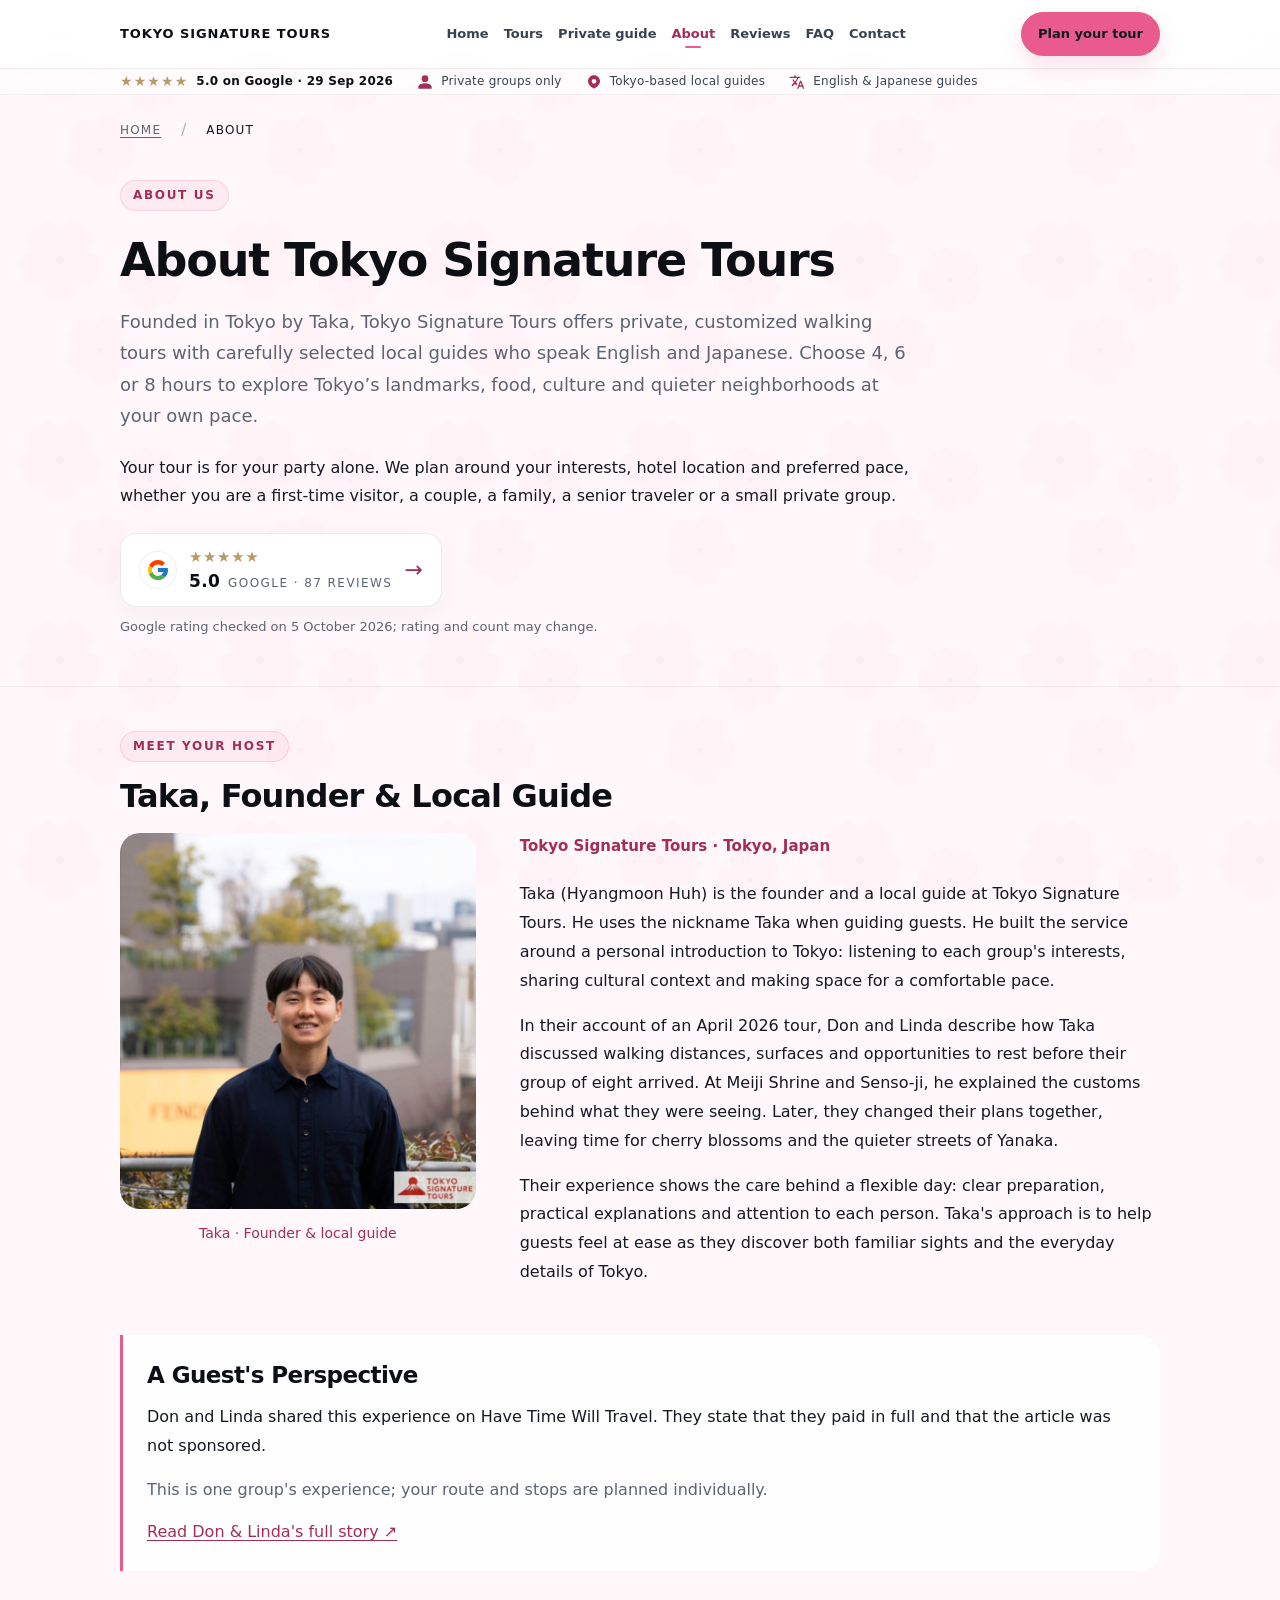
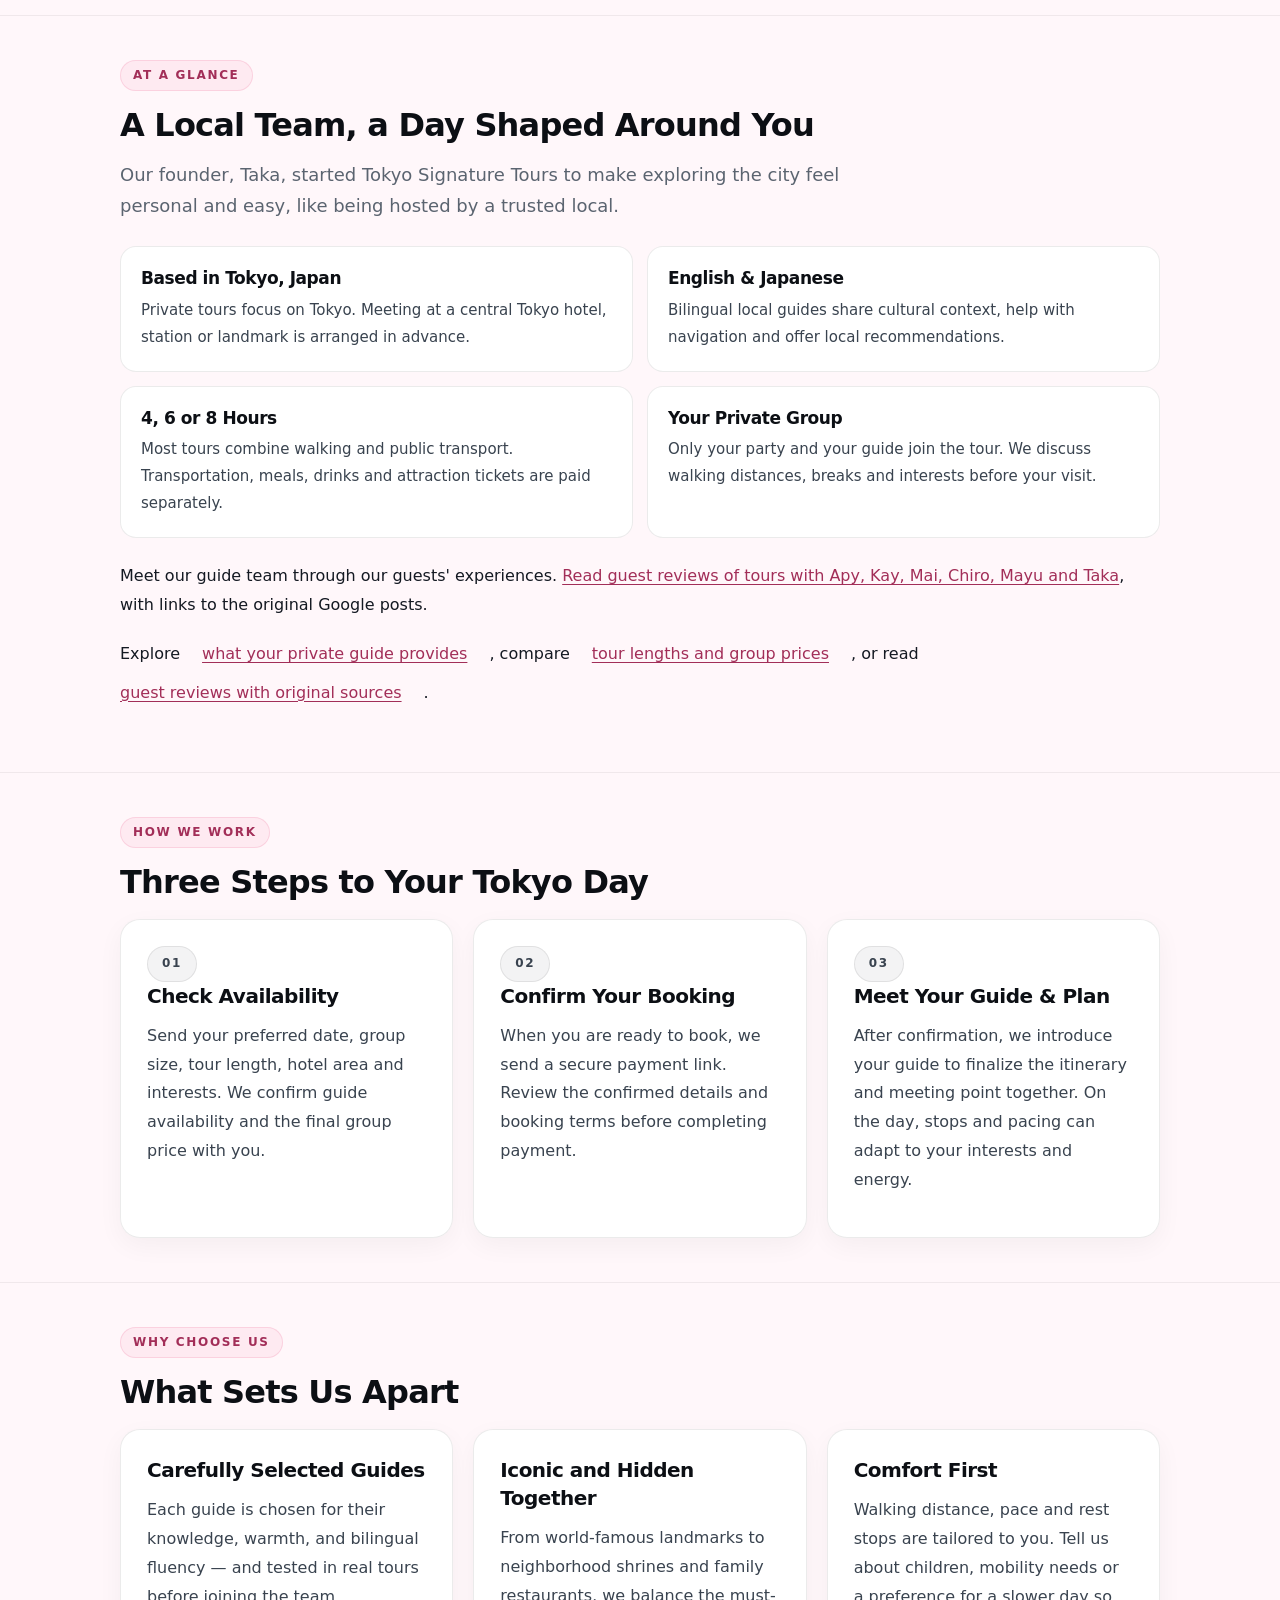
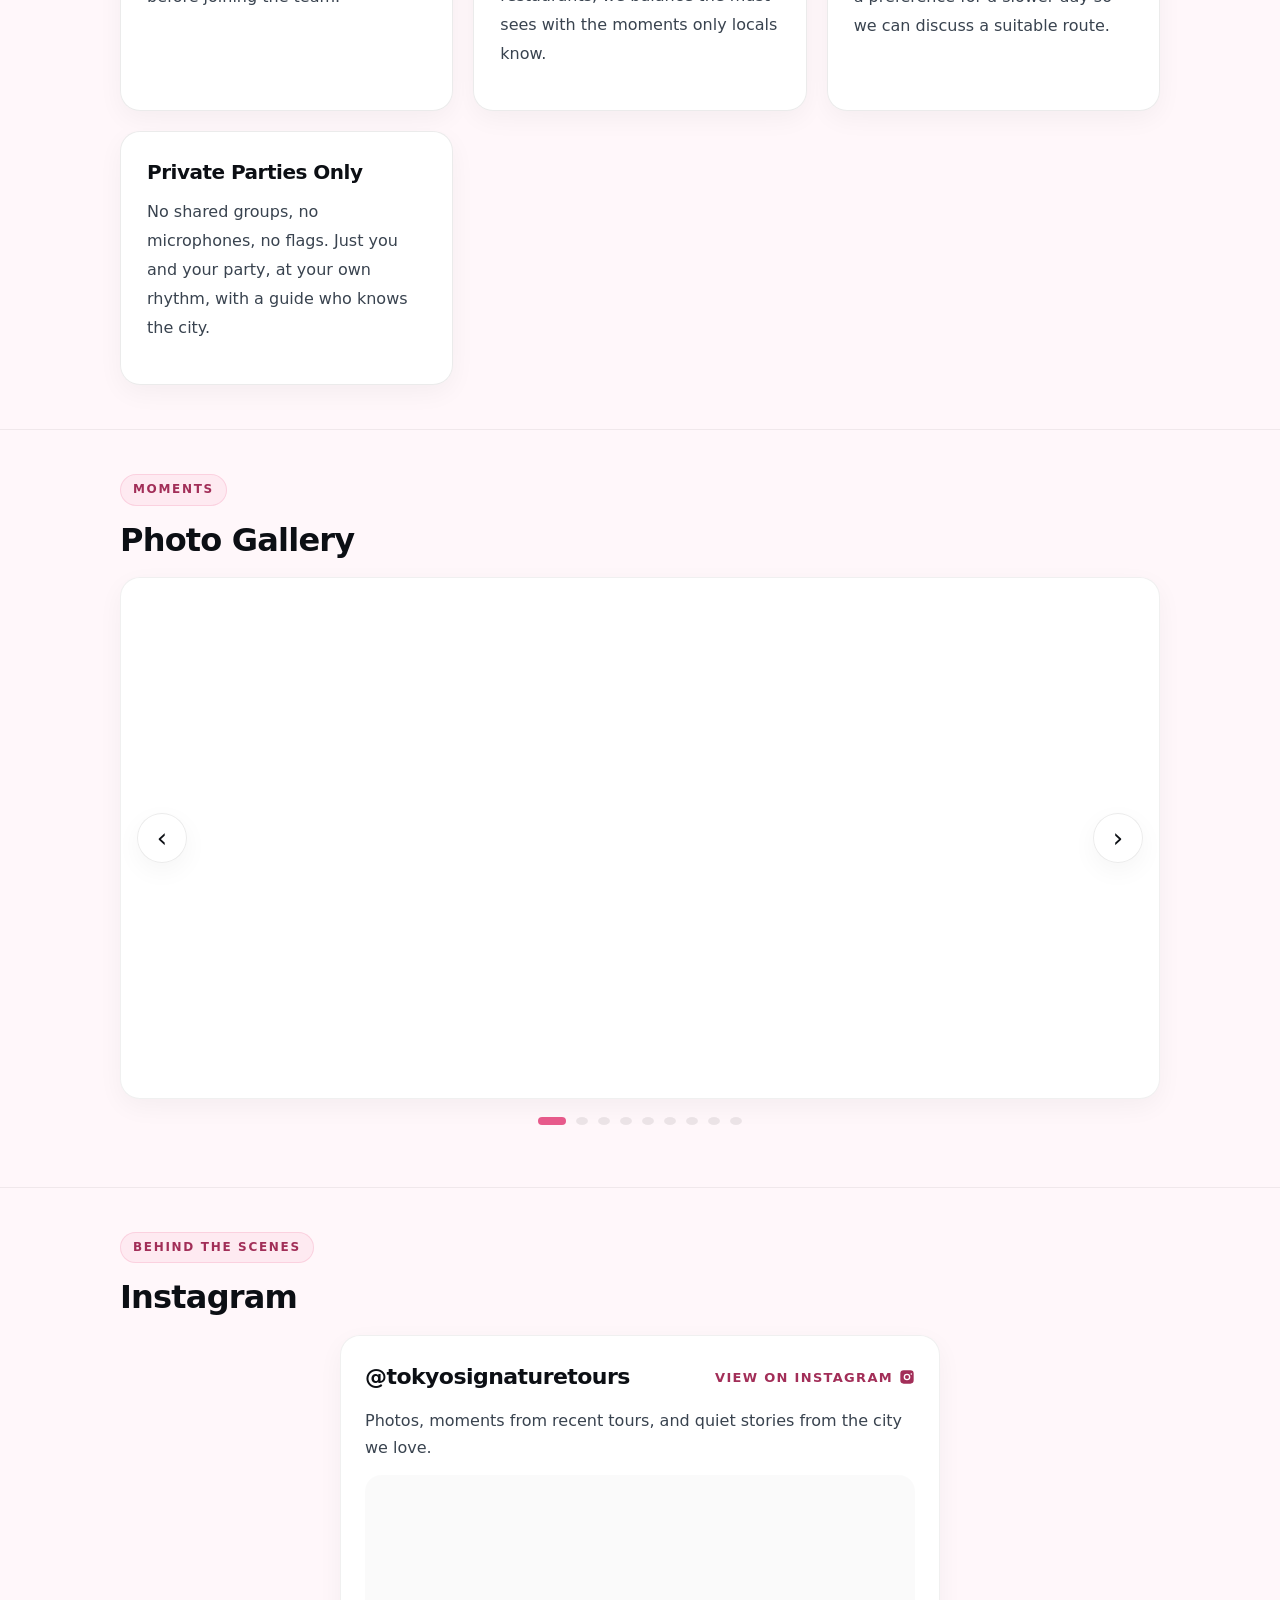
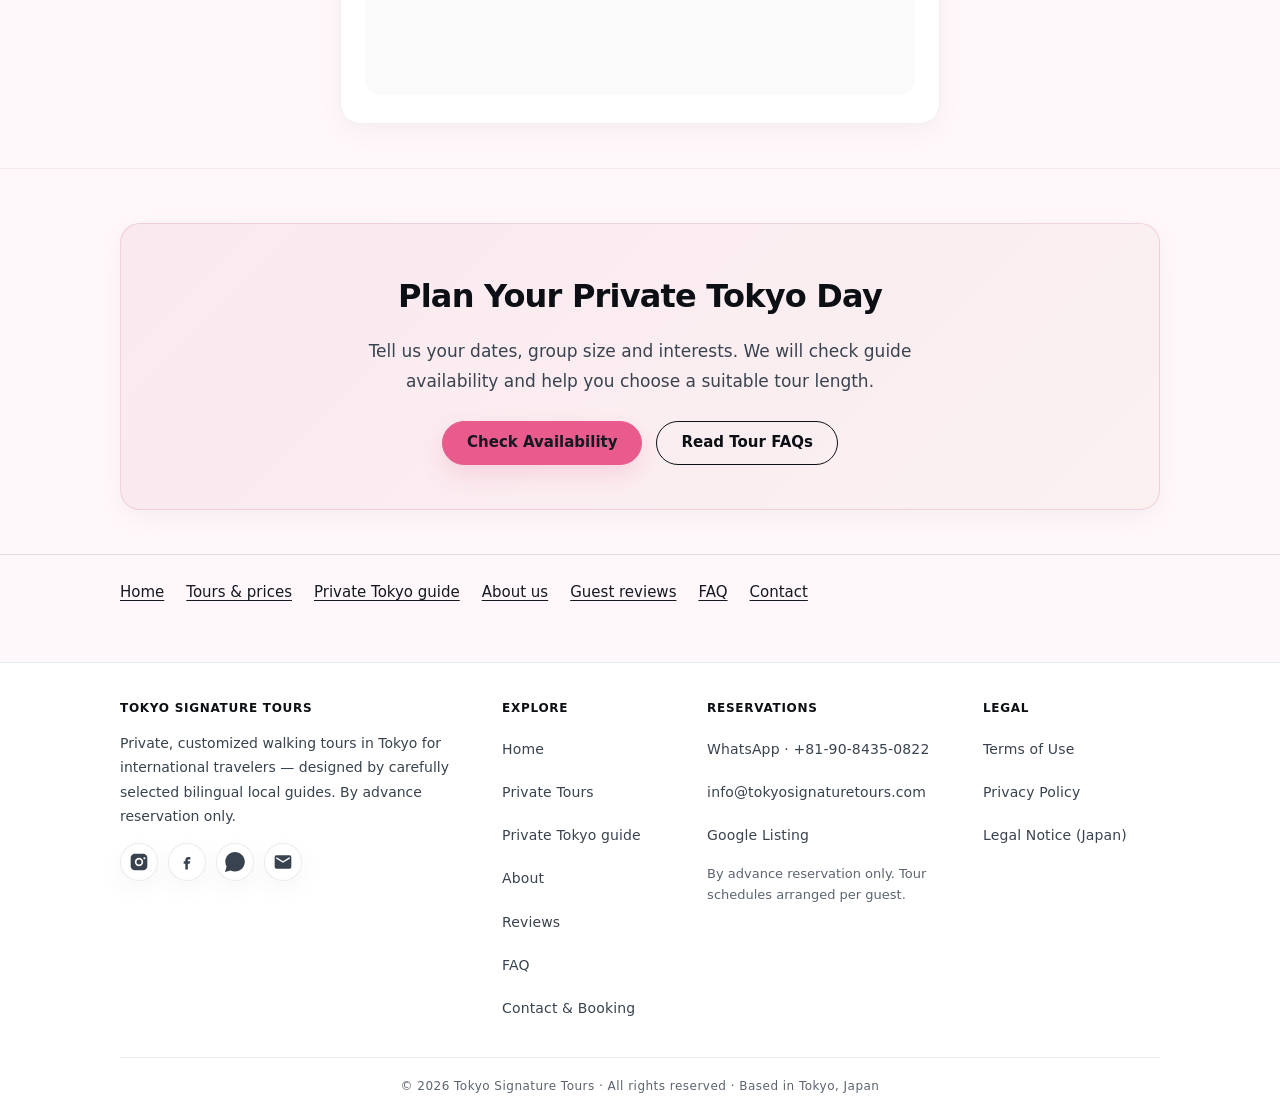
==== commit 1a860899: "Update Google review count to 87, verified 5 October 2026 Refresh all six aggregate review displays " ====
--- a/about.html
+++ b/about.html
@@ -718,7 +718,7 @@
       "mainEntity": {
         "@id": "https://tokyosignaturetours.com/#organization"
       },
-      "dateModified": "2026-09-29",
+      "dateModified": "2026-10-05",
       "breadcrumb": {
         "@id": "https://tokyosignaturetours.com/about.html#breadcrumb"
       },
@@ -822,17 +822,17 @@
       </p>
       <p>Your tour is for your party alone. We plan around your interests, hotel location and preferred pace, whether you are a first-time visitor, a couple, a family, a senior traveler or a small private group.</p>
 
-<a class="review-badge" href="https://share.google/rSQ56F9cOzpPe06sC" target="_blank" rel="noopener" aria-label="5.0 on Google, 82 reviews, checked 29 September 2026">
+<a class="review-badge" href="https://share.google/rSQ56F9cOzpPe06sC" target="_blank" rel="noopener" aria-label="5.0 on Google, 87 reviews, checked 5 October 2026">
   <span class="g-mark" aria-hidden="true">
     <svg viewBox="0 0 48 48"><path fill="#FFC107" d="M43.6 20.5H42V20H24v8h11.3c-1.6 4.6-6 8-11.3 8-6.6 0-12-5.4-12-12s5.4-12 12-12c3 0 5.8 1.1 7.9 3l5.7-5.7C34 6 29.3 4 24 4 12.9 4 4 12.9 4 24s8.9 20 20 20 20-8.9 20-20c0-1.3-.1-2.3-.4-3.5z"/><path fill="#FF3D00" d="M6.3 14.7l6.6 4.8C14.6 16 19 13 24 13c3 0 5.8 1.1 7.9 3l5.7-5.7C34 6 29.3 4 24 4 16.4 4 9.8 8.3 6.3 14.7z"/><path fill="#4CAF50" d="M24 44c5.2 0 9.9-2 13.4-5.2l-6.2-5.2c-2 1.4-4.5 2.4-7.2 2.4-5.2 0-9.6-3.3-11.2-8L6.3 33C9.7 39.6 16.3 44 24 44z"/><path fill="#1976D2" d="M43.6 20.5H42V20H24v8h11.3c-.8 2.2-2.2 4.1-4.1 5.5l6.2 5.2C40.5 36 44 30.5 44 24c0-1.3-.1-2.3-.4-3.5z"/></svg>
   </span>
   <div class="rb-body">
     <span class="rb-stars" aria-hidden="true">★★★★★</span>
-    <span class="rb-rating"><strong>5.0</strong> <small>Google · 82 reviews</small></span>
+    <span class="rb-rating"><strong>5.0</strong> <small>Google · 87 reviews</small></span>
   </div>
   <span class="rb-arrow" aria-hidden="true">→</span>
 </a>
-<p class="source-note">Google rating checked on <time datetime="2026-09-29">29 September 2026</time>; rating and count may change.</p>
+<p class="source-note">Google rating checked on <time datetime="2026-10-05">5 October 2026</time>; rating and count may change.</p>
     </div>
   </div>
 </section>
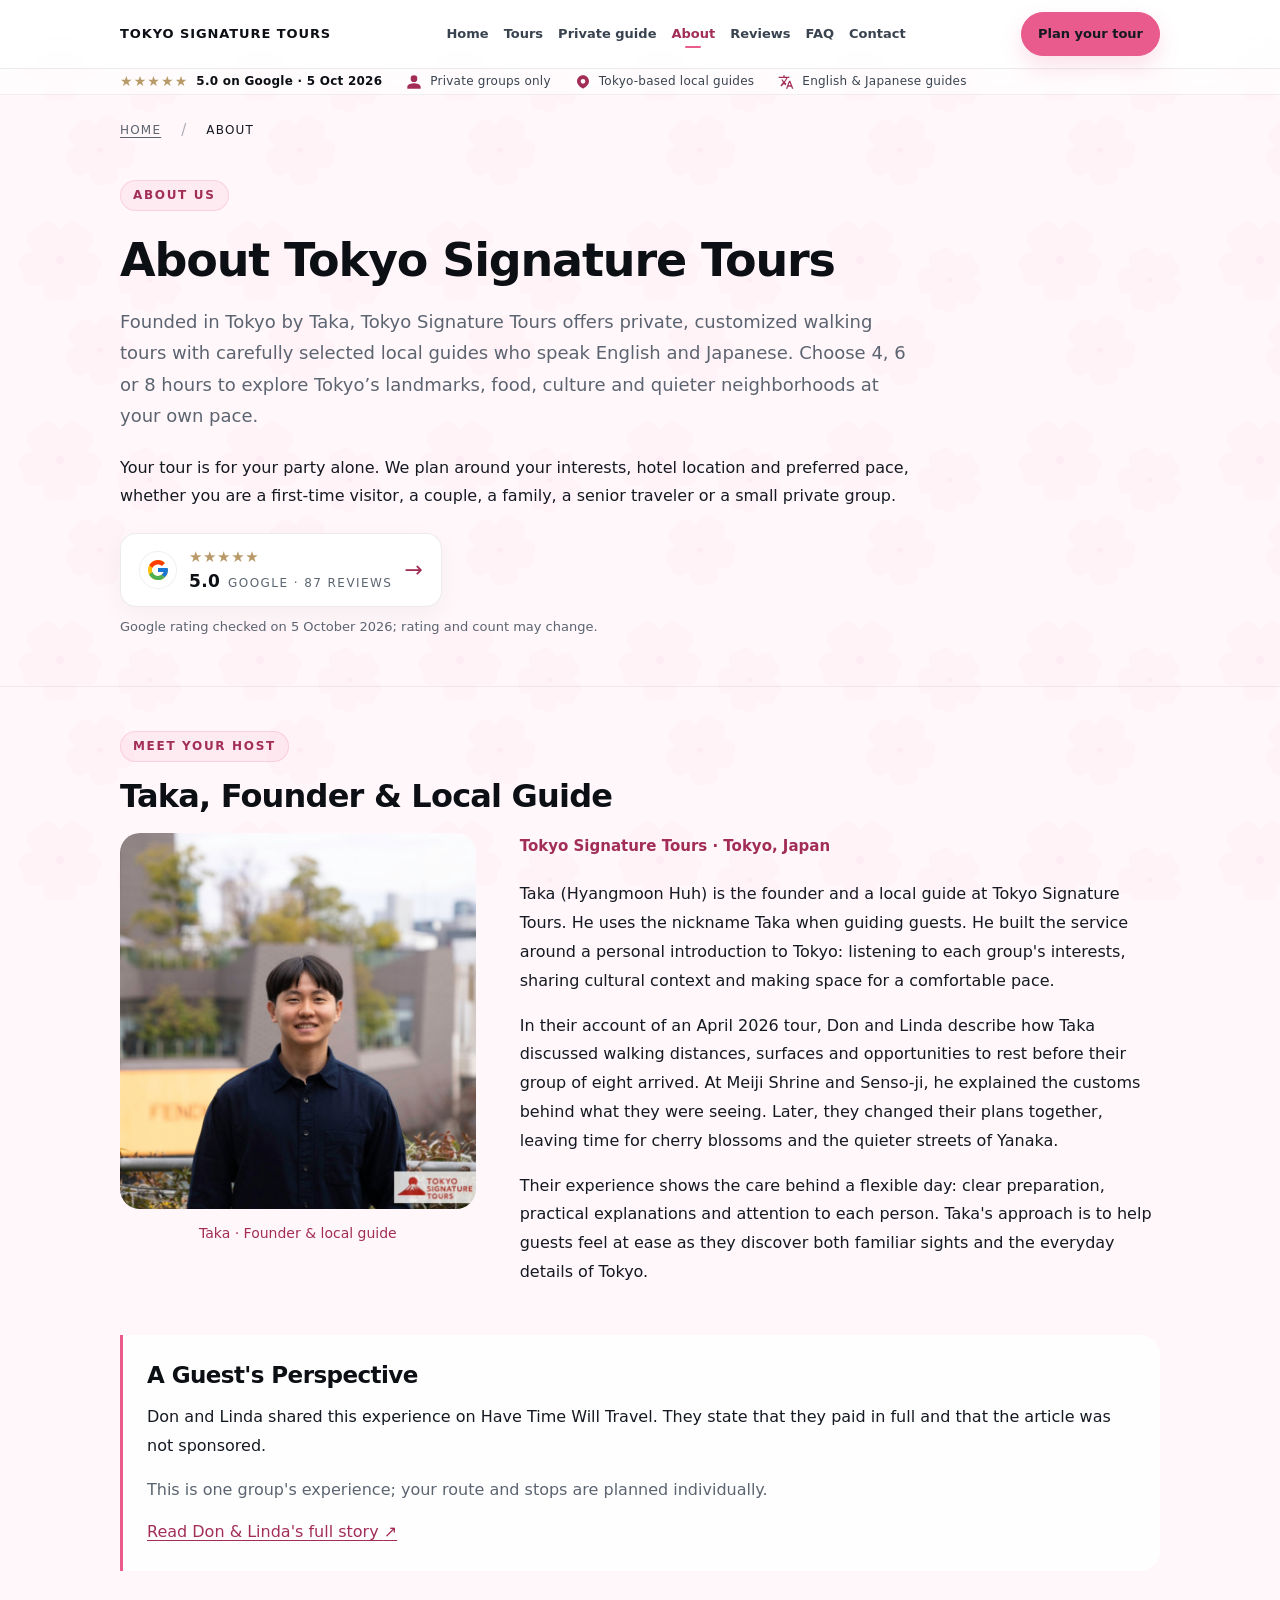
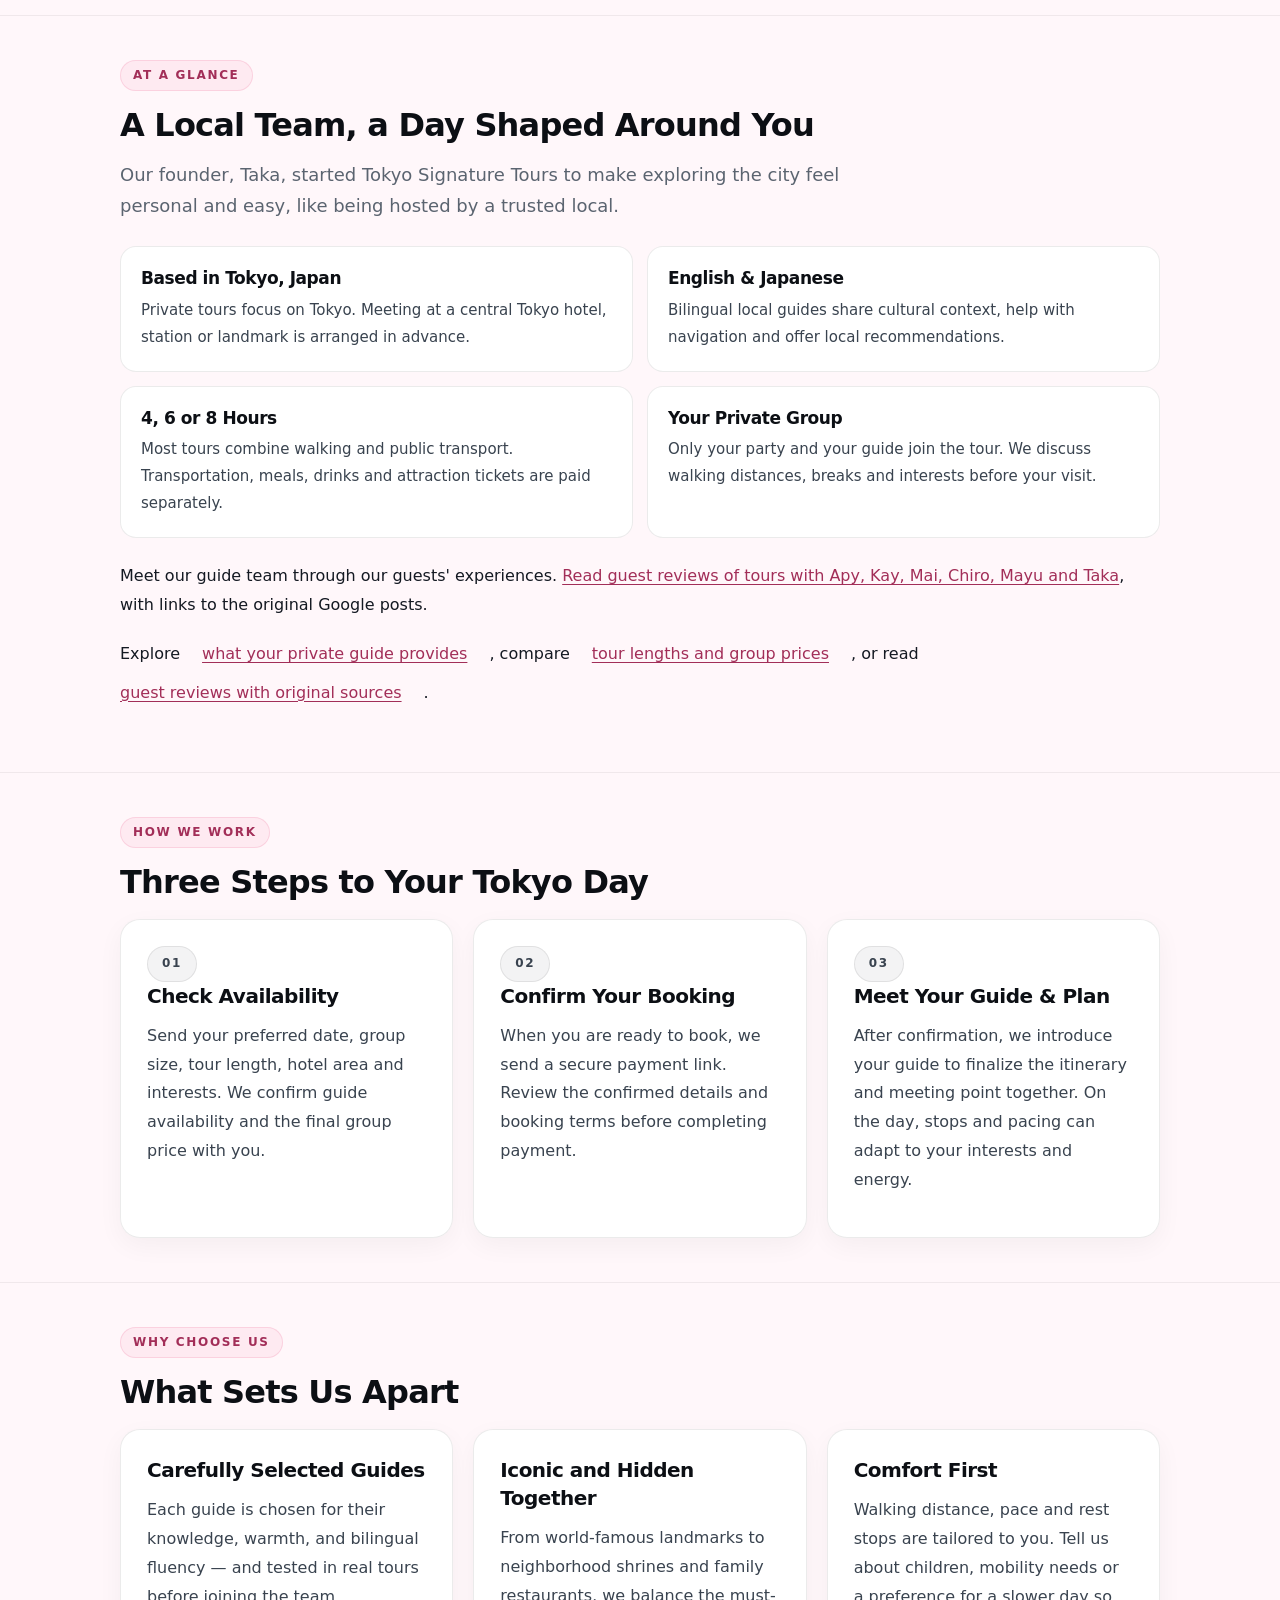
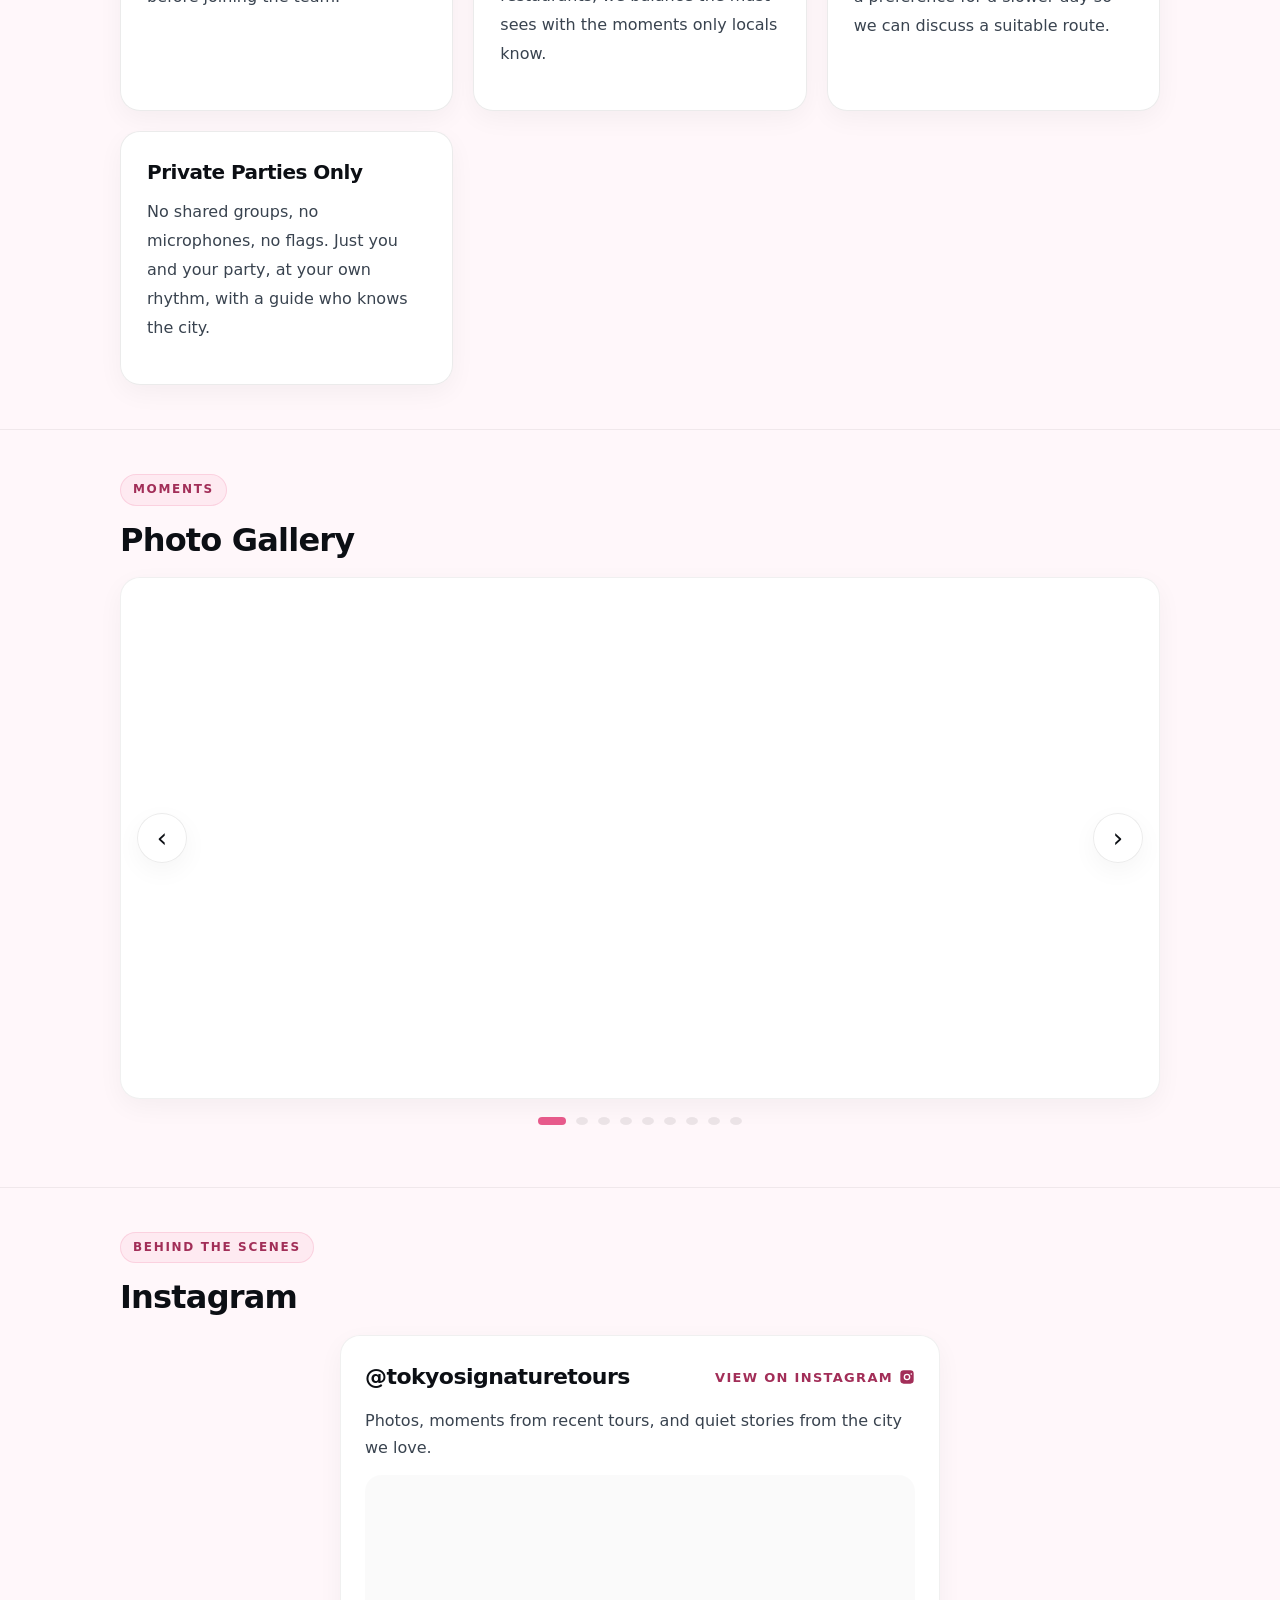
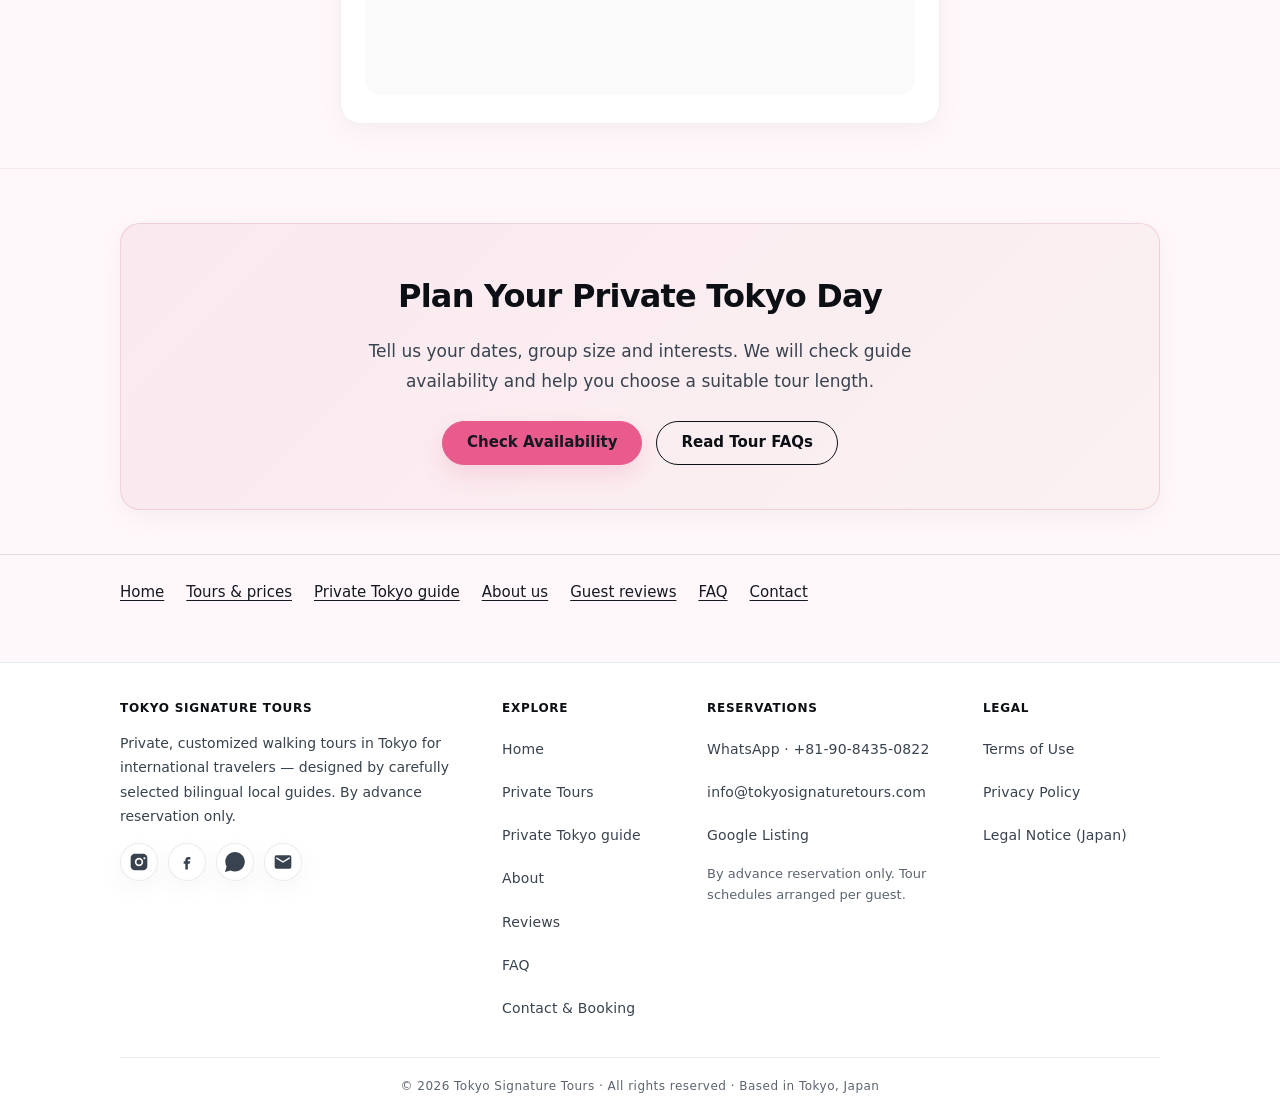
==== commit fb49686b: "Add practical 4-hour and 8-hour Tokyo sample itineraries Add timed Asakusa/Skytree and Tsukiji/Asaku" ====
--- a/about.html
+++ b/about.html
@@ -792,7 +792,7 @@
   <div class="container trust-row">
     <span class="trust-item">
       <span class="trust-stars">★★★★★</span>
-      <strong>5.0 on Google · 29 Sep 2026</strong>
+      <strong>5.0 on Google · 5 Oct 2026</strong>
     </span>
     <span class="trust-item">
       <svg viewBox="0 0 24 24"><path d="M12 12a5 5 0 1 0-5-5 5 5 0 0 0 5 5zm0 2c-3.33 0-10 1.67-10 5v3h20v-3c0-3.33-6.67-5-10-5z"/></svg>
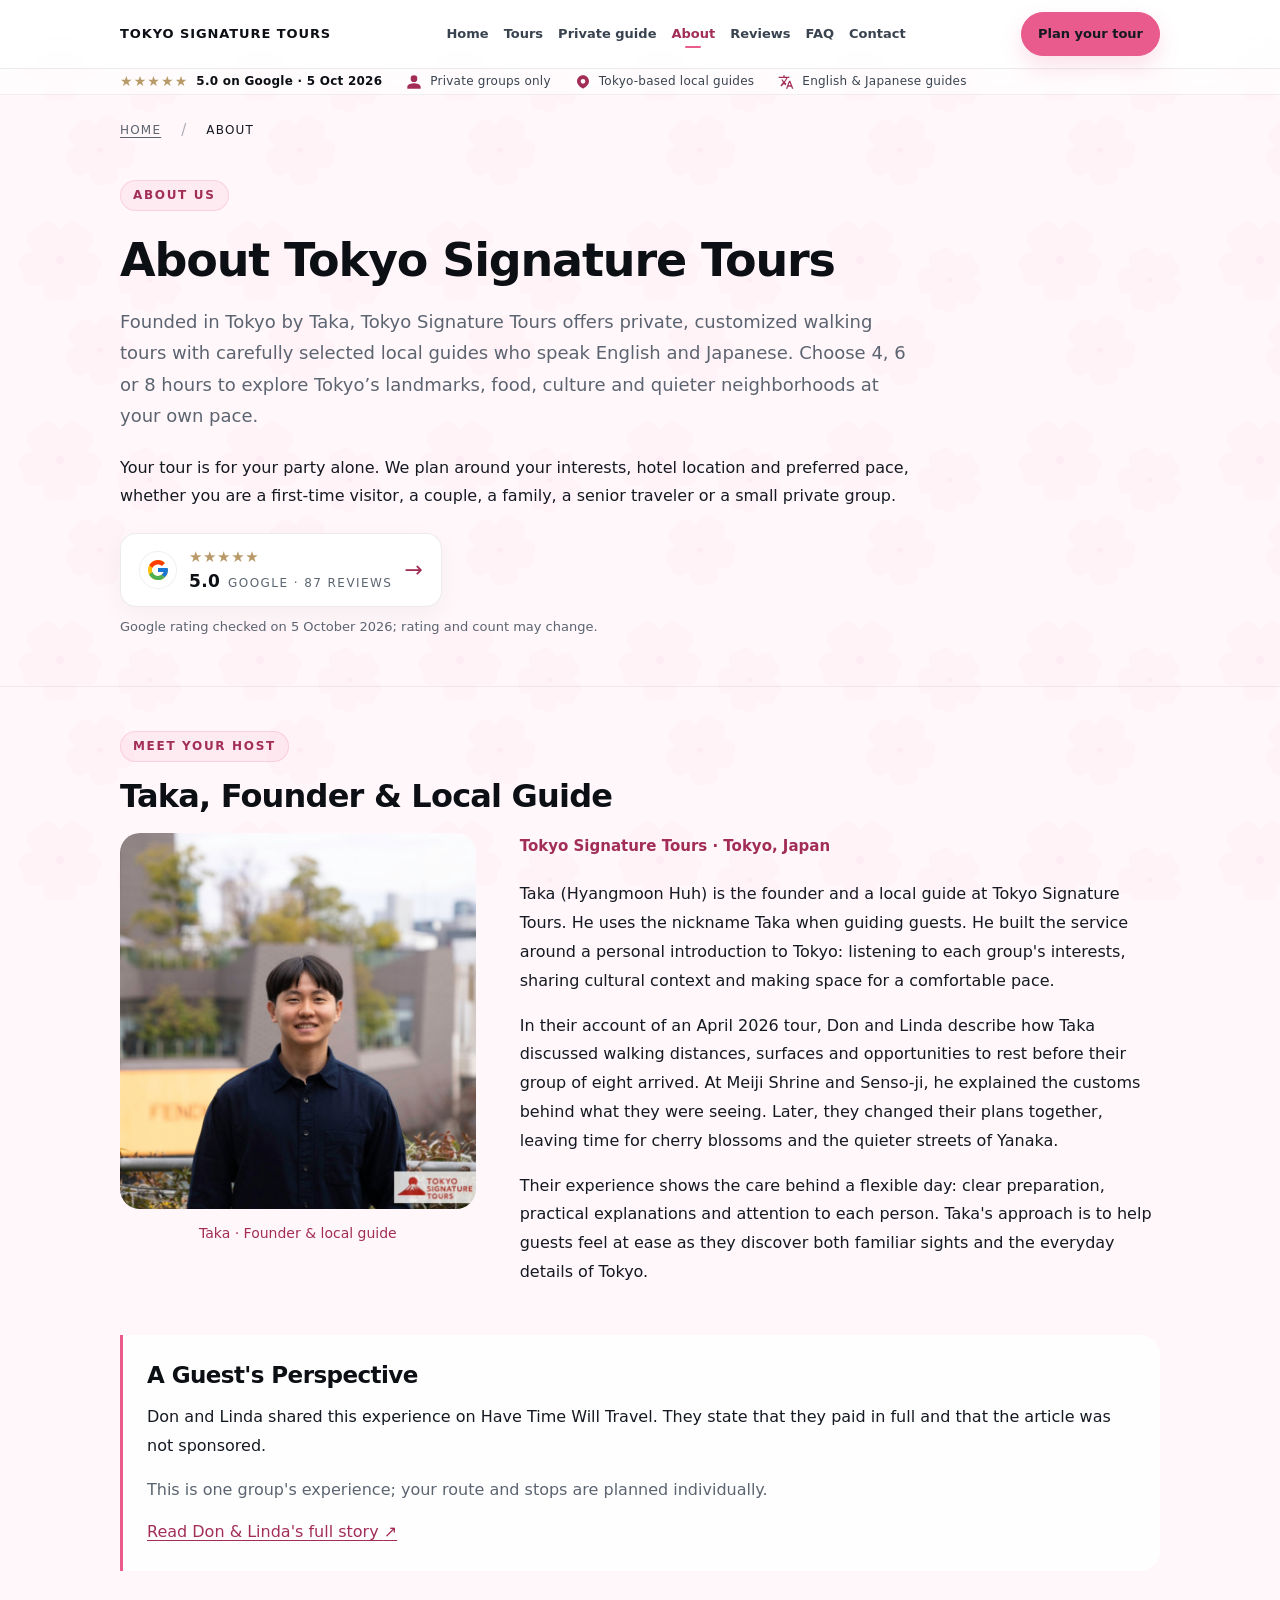
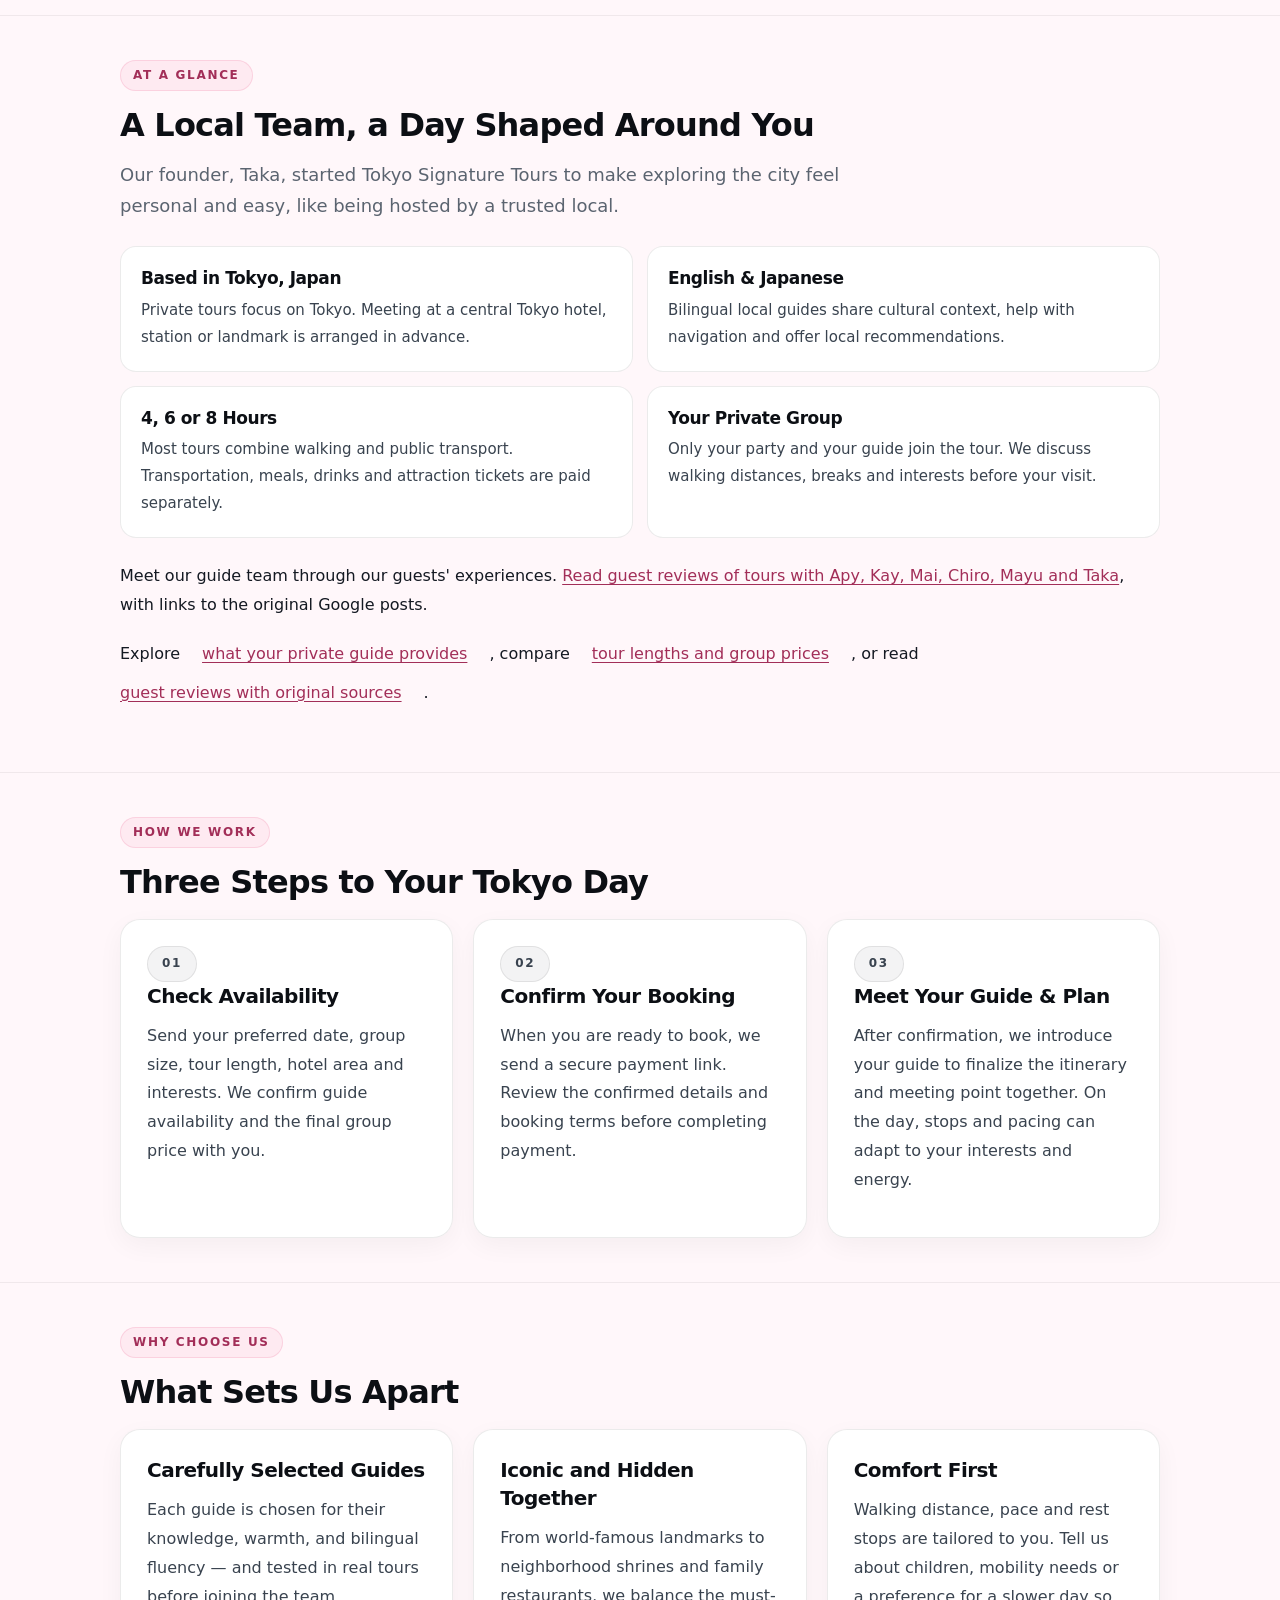
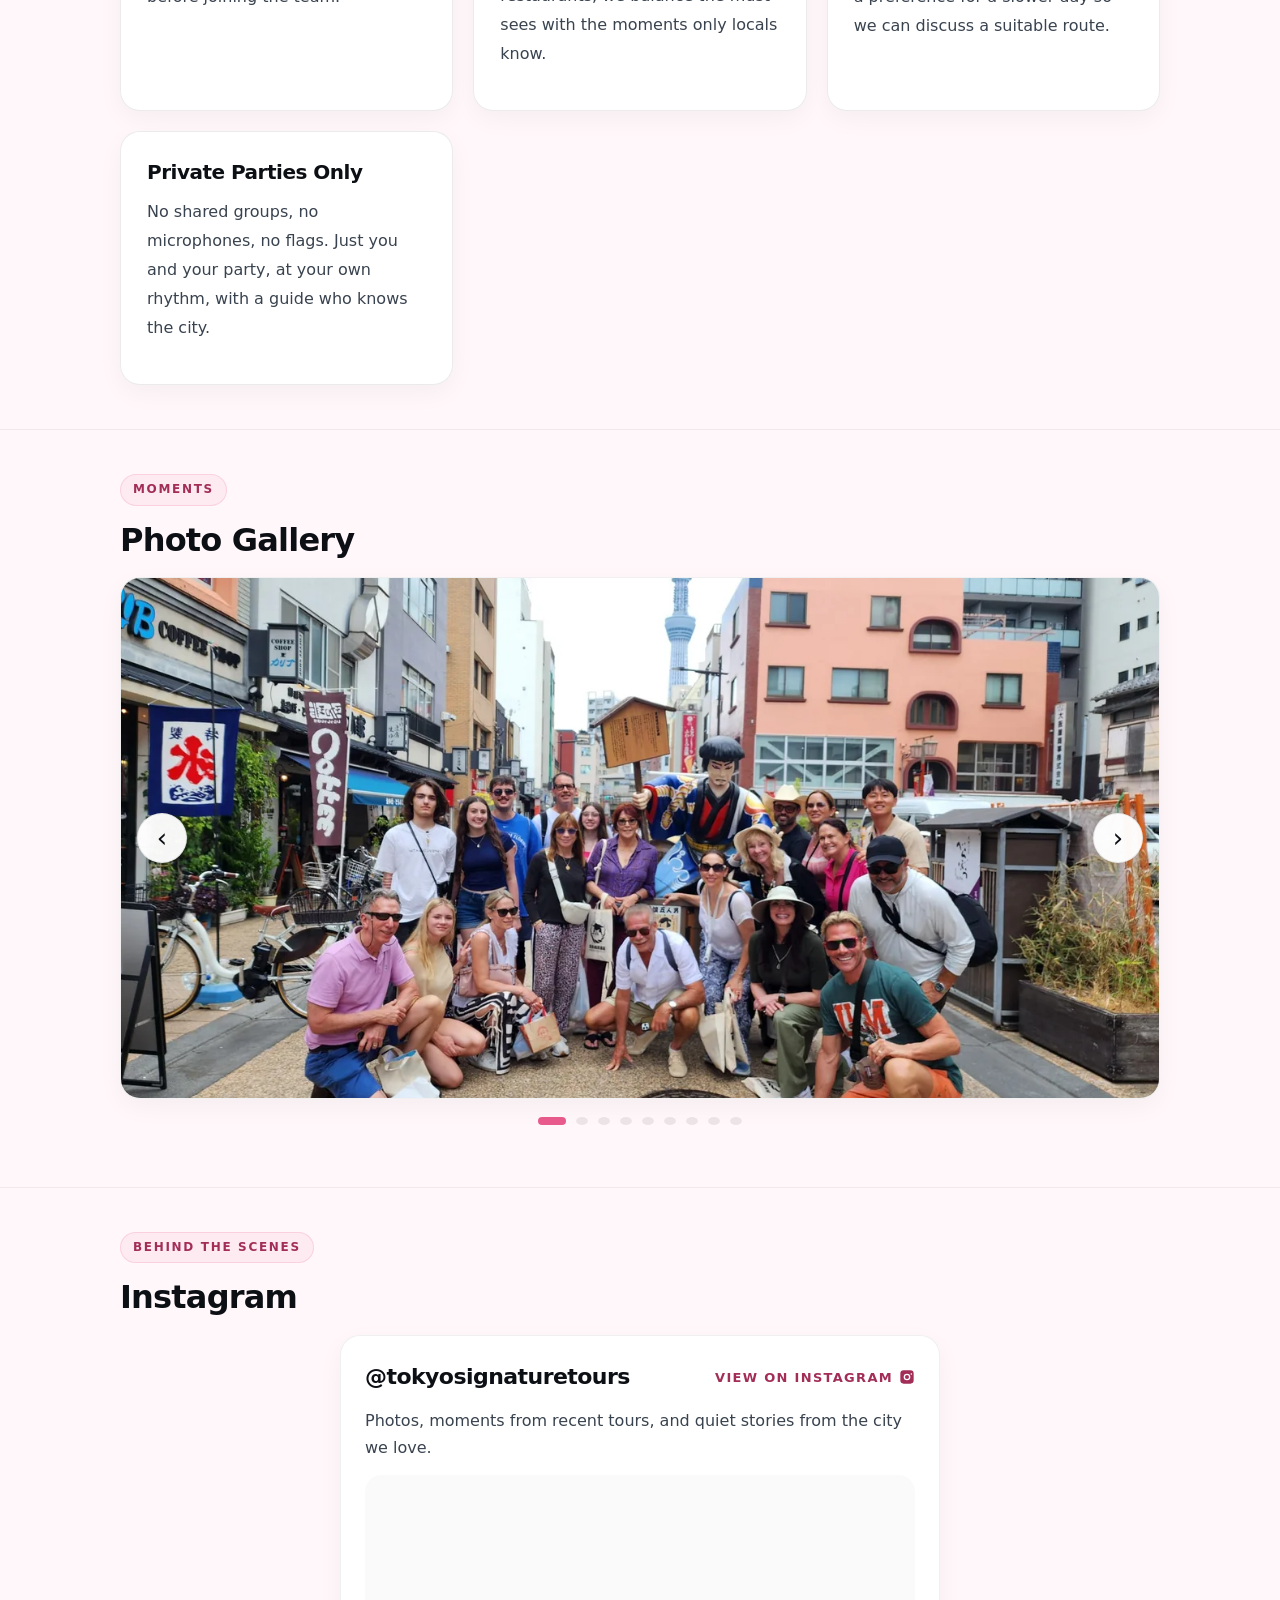
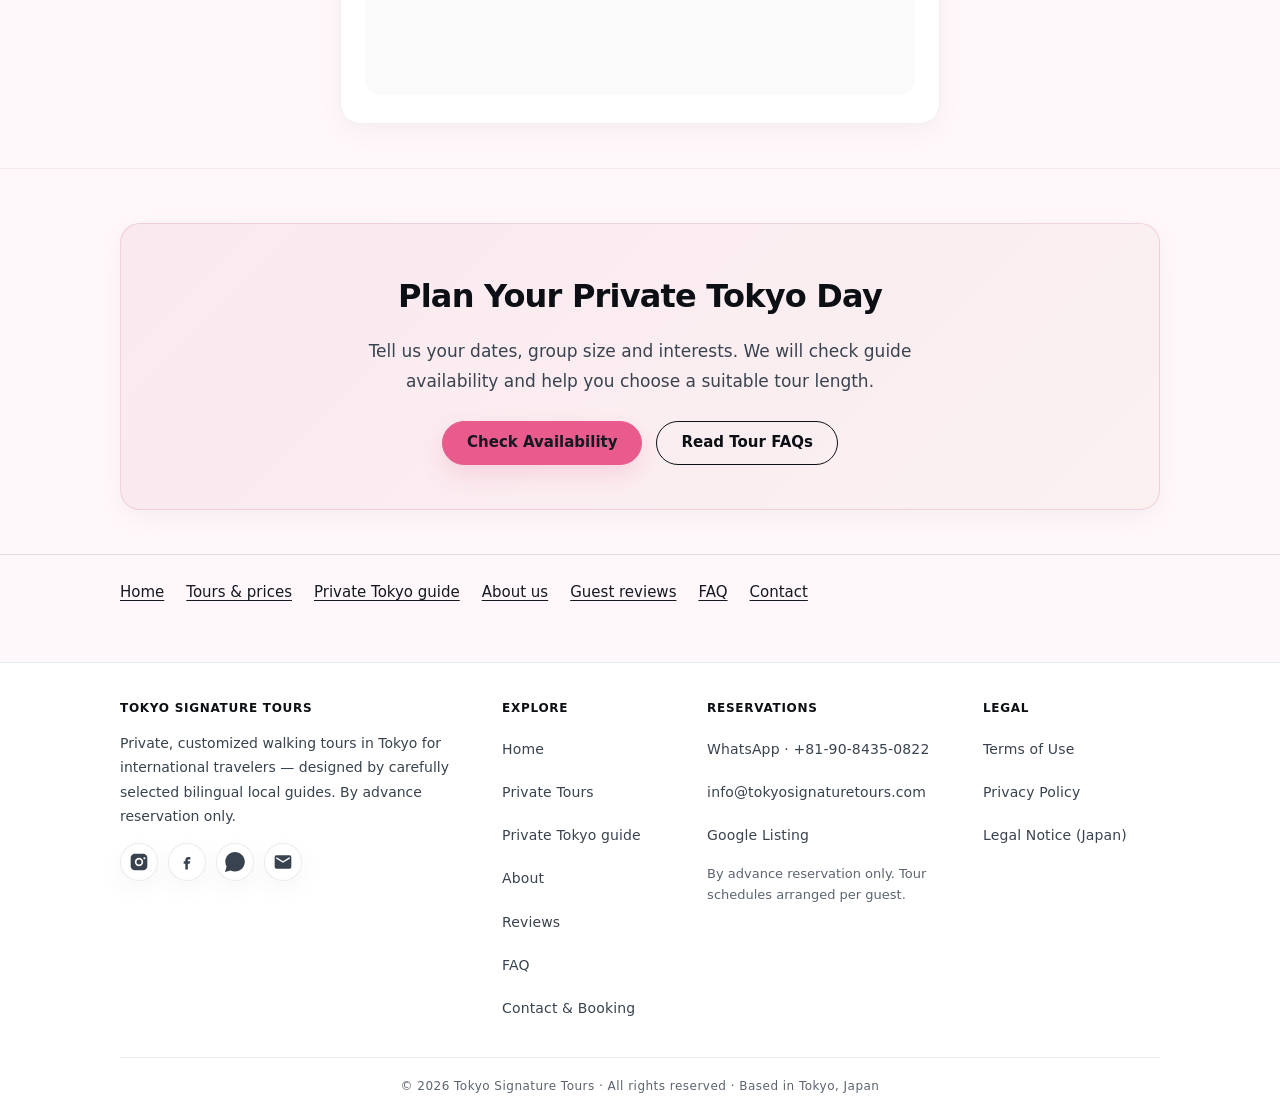
==== commit 1e0c5541: "Refresh daily reviews integration on current site with Cloudflare backend Preserve current itinerari" ====
--- a/about.html
+++ b/about.html
@@ -743,6 +743,8 @@
 <link rel="stylesheet" href="/assets/subpages.css" />
 <noscript><style>.menu-toggle,.sticky-buy{display:none!important}</style></noscript>
 <script src="/assets/contact-tracking.js" defer></script>
+<link rel="stylesheet" href="/assets/google-reviews.css" />
+<script src="/assets/google-reviews.js" defer></script>
 </head>
 <body class="subpage">
 <!-- Google Tag Manager (noscript) -->
@@ -791,8 +793,8 @@
 <div class="trust-strip" role="region" aria-label="Trust indicators">
   <div class="container trust-row">
     <span class="trust-item">
-      <span class="trust-stars">★★★★★</span>
-      <strong>5.0 on Google · 5 Oct 2026</strong>
+      <span class="trust-stars" data-google-review-summary-stars>★★★★★</span>
+      <strong data-google-review-summary>5.0 on Google · 5 Oct 2026</strong>
     </span>
     <span class="trust-item">
       <svg viewBox="0 0 24 24"><path d="M12 12a5 5 0 1 0-5-5 5 5 0 0 0 5 5zm0 2c-3.33 0-10 1.67-10 5v3h20v-3c0-3.33-6.67-5-10-5z"/></svg>
@@ -822,17 +824,17 @@
       </p>
       <p>Your tour is for your party alone. We plan around your interests, hotel location and preferred pace, whether you are a first-time visitor, a couple, a family, a senior traveler or a small private group.</p>
 
-<a class="review-badge" href="https://share.google/rSQ56F9cOzpPe06sC" target="_blank" rel="noopener" aria-label="5.0 on Google, 87 reviews, checked 5 October 2026">
+<a class="review-badge" href="https://share.google/rSQ56F9cOzpPe06sC" target="_blank" rel="noopener" aria-label="5.0 on Google, 87 reviews, checked 5 October 2026" data-google-review-link>
   <span class="g-mark" aria-hidden="true">
     <svg viewBox="0 0 48 48"><path fill="#FFC107" d="M43.6 20.5H42V20H24v8h11.3c-1.6 4.6-6 8-11.3 8-6.6 0-12-5.4-12-12s5.4-12 12-12c3 0 5.8 1.1 7.9 3l5.7-5.7C34 6 29.3 4 24 4 12.9 4 4 12.9 4 24s8.9 20 20 20 20-8.9 20-20c0-1.3-.1-2.3-.4-3.5z"/><path fill="#FF3D00" d="M6.3 14.7l6.6 4.8C14.6 16 19 13 24 13c3 0 5.8 1.1 7.9 3l5.7-5.7C34 6 29.3 4 24 4 16.4 4 9.8 8.3 6.3 14.7z"/><path fill="#4CAF50" d="M24 44c5.2 0 9.9-2 13.4-5.2l-6.2-5.2c-2 1.4-4.5 2.4-7.2 2.4-5.2 0-9.6-3.3-11.2-8L6.3 33C9.7 39.6 16.3 44 24 44z"/><path fill="#1976D2" d="M43.6 20.5H42V20H24v8h11.3c-.8 2.2-2.2 4.1-4.1 5.5l6.2 5.2C40.5 36 44 30.5 44 24c0-1.3-.1-2.3-.4-3.5z"/></svg>
   </span>
   <div class="rb-body">
-    <span class="rb-stars" aria-hidden="true">★★★★★</span>
-    <span class="rb-rating"><strong>5.0</strong> <small>Google · 87 reviews</small></span>
+    <span class="rb-stars" data-google-rating-stars aria-hidden="true">★★★★★</span>
+    <span class="rb-rating"><strong data-google-rating-score>5.0</strong> <small>Google · <span data-google-review-count-label>87 reviews</span></small></span>
   </div>
   <span class="rb-arrow" aria-hidden="true">→</span>
 </a>
-<p class="source-note">Google rating checked on <time datetime="2026-10-05">5 October 2026</time>; rating and count may change.</p>
+<p class="source-note" data-google-review-check-note>Google rating checked on <time data-google-review-checked datetime="2026-10-05">5 October 2026</time>; rating and count may change.</p>
     </div>
   </div>
 </section>
@@ -879,7 +881,7 @@
       <div class="fact-card"><h3>4, 6 or 8 Hours</h3><p>Most tours combine walking and public transport. Transportation, meals, drinks and attraction tickets are paid separately.</p></div>
       <div class="fact-card"><h3>Your Private Group</h3><p>Only your party and your guide join the tour. We discuss walking distances, breaks and interests before your visit.</p></div>
     </div>
-    <p>Meet our guide team through our guests' experiences. <a class="text-link" href="/reviews.html#guide-reviews">Read guest reviews of tours with Apy, Kay, Mai, Chiro, Mayu and Taka</a>, with links to the original Google posts.</p>
+    <p>Meet our guide team through our guests' experiences. <a class="text-link" href="/reviews.html#guide-reviews">Read guest reviews of tours with Apy, Kay, Mai, Chiro, Mayu and Taka</a><span data-google-review-legacy>, with links to the original Google posts</span>.</p>
     <p class="related-links">Explore <a class="text-link" href="/private-tokyo-tour-guide.html">what your private guide provides</a>, compare <a class="text-link" href="/tours.html">tour lengths and group prices</a>, or read <a class="text-link" href="/reviews.html">guest reviews with original sources</a>.</p>
   </div>
 </section>
@@ -1034,7 +1036,7 @@
         <h4>Reservations</h4>
         <a href="https://wa.me/819084350822" target="_blank" rel="noopener">WhatsApp · +81-90-8435-0822</a>
         <a href="mailto:info@tokyosignaturetours.com">info@tokyosignaturetours.com</a>
-        <a href="https://share.google/rSQ56F9cOzpPe06sC" target="_blank" rel="noopener">Google Listing</a>
+        <a href="https://share.google/rSQ56F9cOzpPe06sC" target="_blank" rel="noopener" data-google-review-link>Google Listing</a>
         <p style="font-size:13px;color:var(--muted);margin-top:10px;line-height:1.6;">By advance reservation only. Tour schedules arranged per guest.</p>
       </div>
       <div class="footer-col">
--- a/assets/google-reviews.css
+++ b/assets/google-reviews.css
@@ -0,0 +1,29 @@
+/* Google-synced content is isolated from the site's existing review carousel. */
+[data-google-review-feed][hidden],
+[data-google-review-legacy][hidden],
+[data-google-review-status][hidden],
+[data-google-rating-stars][hidden],
+[data-google-review-summary-stars][hidden]{display:none!important}
+.tst-google-reviews{margin:24px 0;font-family:var(--sans,system-ui,sans-serif);color:var(--text,#141922)}
+.tst-google-reviews-meta{display:flex;align-items:baseline;justify-content:space-between;flex-wrap:wrap;gap:8px 24px;margin:0 0 18px}
+.tst-google-reviews .tst-google-reviews-order{font-size:14px;font-weight:650;margin:0;color:var(--muted,#5b6470)}
+.tst-google-reviews .tst-google-reviews-link{color:var(--accent-dark,#a22e58);font-size:14px;text-decoration:underline;text-underline-offset:3px}
+.tst-google-reviews-grid{display:grid;grid-template-columns:repeat(3,minmax(0,1fr));gap:20px;align-items:start}
+.tst-google-review-card{min-width:0;padding:24px;background:var(--panel,#fff);border:1px solid var(--line,rgba(0,0,0,.08));border-radius:20px;box-shadow:var(--shadow-1,0 8px 26px rgba(0,0,0,.045));overflow-wrap:anywhere}
+.tst-google-review-card-header{display:flex;flex-direction:column;gap:6px;margin:0 0 6px;background:none;border:0;padding:0;position:static}
+.tst-google-review-card .tst-google-review-author{margin:0;font-family:inherit;font-size:17px;font-weight:750;line-height:1.5;letter-spacing:0;color:var(--text,#141922)}
+.tst-google-review-stars{font-size:18px;letter-spacing:2px;line-height:1.3;color:#946519}
+.tst-google-review-date{display:block;margin:0 0 16px;font-size:12px;line-height:1.6;color:var(--muted,#5b6470)}
+.tst-google-review-card .tst-google-review-quote{margin:0;padding:0;border:0;background:none;box-shadow:none;font-style:normal}
+.tst-google-review-card .tst-google-review-comment{margin:0;font-family:inherit;font-size:15px;font-weight:400;line-height:1.8;white-space:pre-wrap;letter-spacing:0;color:var(--text-soft,#39434f)}
+.tst-google-review-card .tst-google-review-no-comment{margin:0;font-size:14px;line-height:1.7;color:var(--muted,#5b6470)}
+.tst-google-review-card .tst-google-review-attribution{margin:18px 0 0;font-size:12px;font-weight:650;line-height:1.6;color:var(--muted,#5b6470)}
+.tst-google-reviews .tst-google-reviews-more{display:inline-flex;justify-content:center;align-items:center;margin-top:24px;padding:12px 22px;min-height:44px;border:1px solid var(--accent-dark,#a22e58);border-radius:999px;background:#fff;color:var(--accent-dark,#a22e58);font:650 14px/1.5 var(--sans,system-ui,sans-serif);text-decoration:none;cursor:pointer}
+.tst-google-reviews .tst-google-reviews-more:hover{background:var(--accent-soft,rgba(232,91,140,.08))}
+.tst-google-reviews .tst-google-reviews-more[hidden]{display:none}
+.tst-google-reviews a:focus-visible,.tst-google-reviews button:focus-visible,.tst-google-review-card:focus-visible{outline:3px solid var(--accent-dark,#a22e58);outline-offset:4px}
+.tst-google-reviews .tst-google-reviews-empty,.tst-google-reviews .tst-google-reviews-unavailable{font-size:15px;line-height:1.8;margin:0 0 8px}
+[data-google-review-status]{color:var(--muted,#5b6470);font-size:13px;line-height:1.7;margin:12px 0}
+@media(max-width:900px){.tst-google-reviews-grid{grid-template-columns:repeat(2,minmax(0,1fr))}}
+@media(max-width:600px){.tst-google-reviews-grid{grid-template-columns:1fr;gap:16px}.tst-google-review-card{padding:22px}.tst-google-reviews-meta{gap:6px}.tst-google-reviews .tst-google-reviews-more{width:100%}}
+
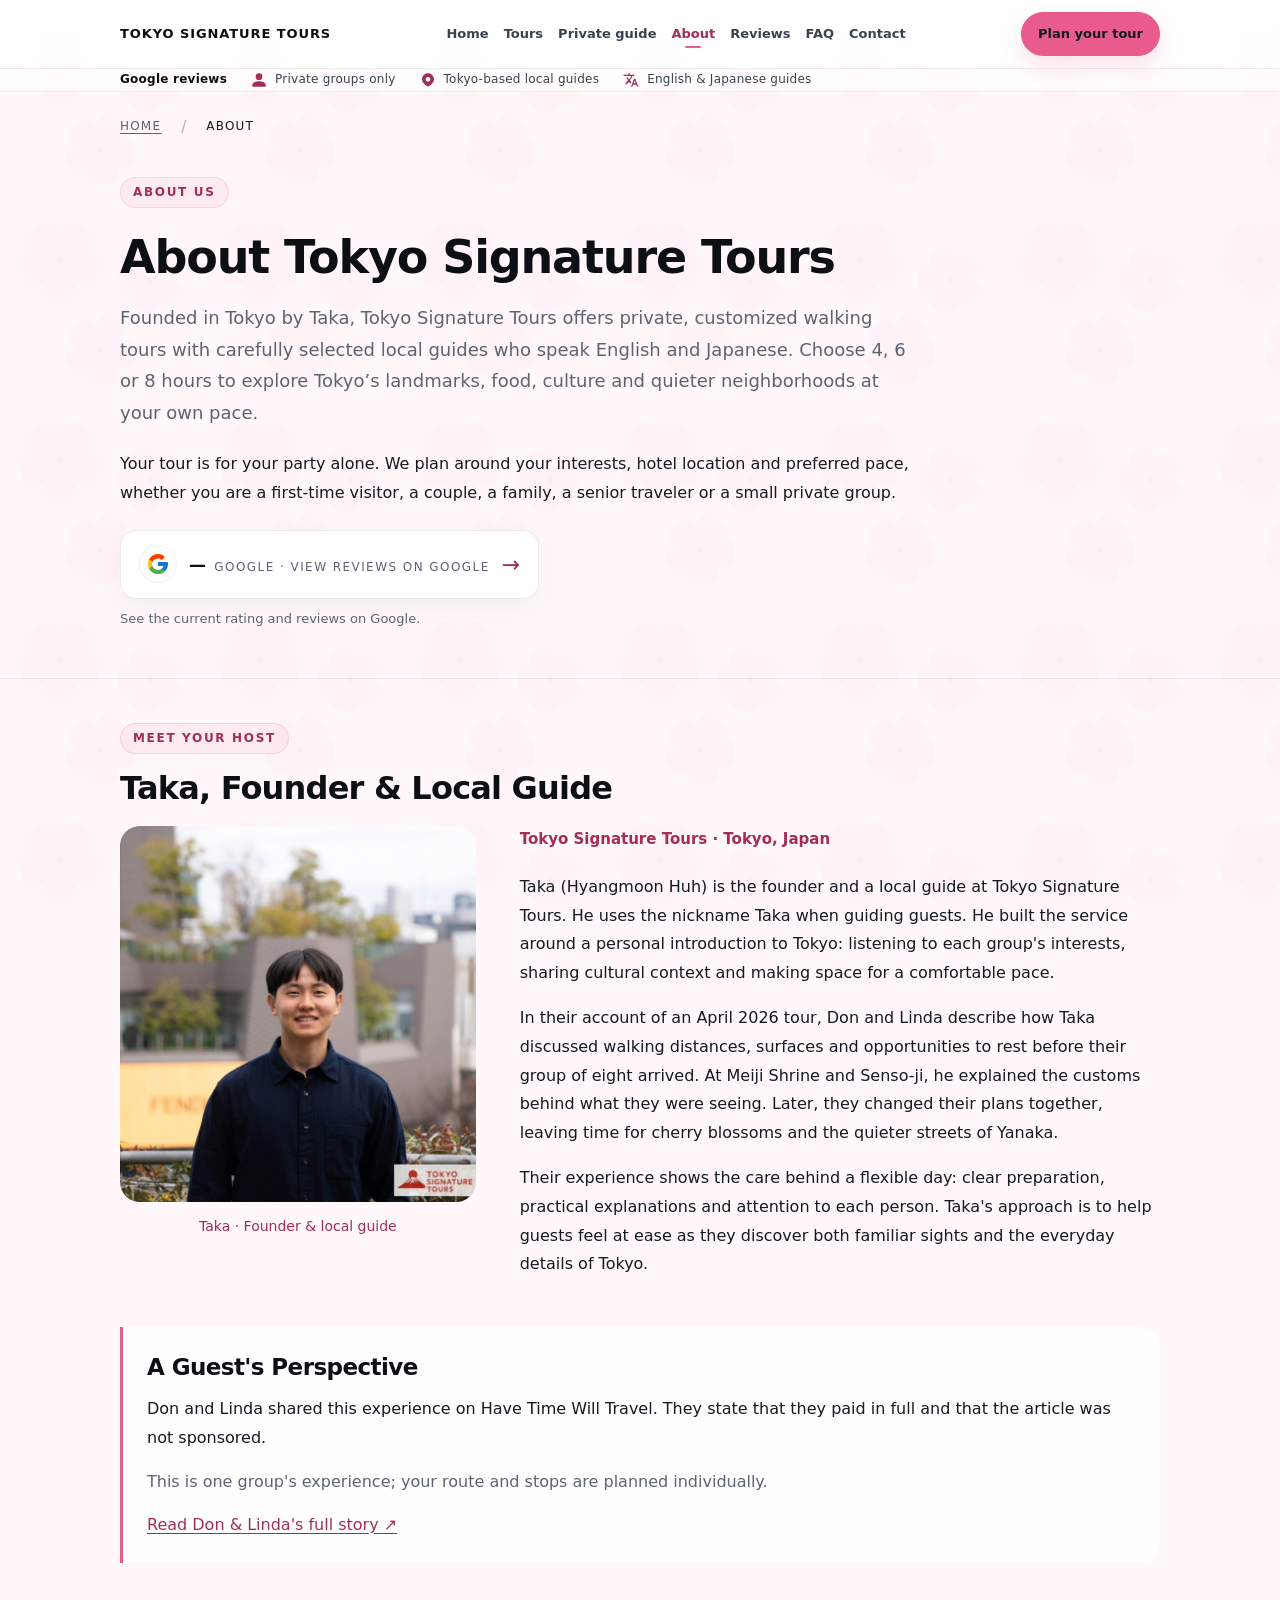
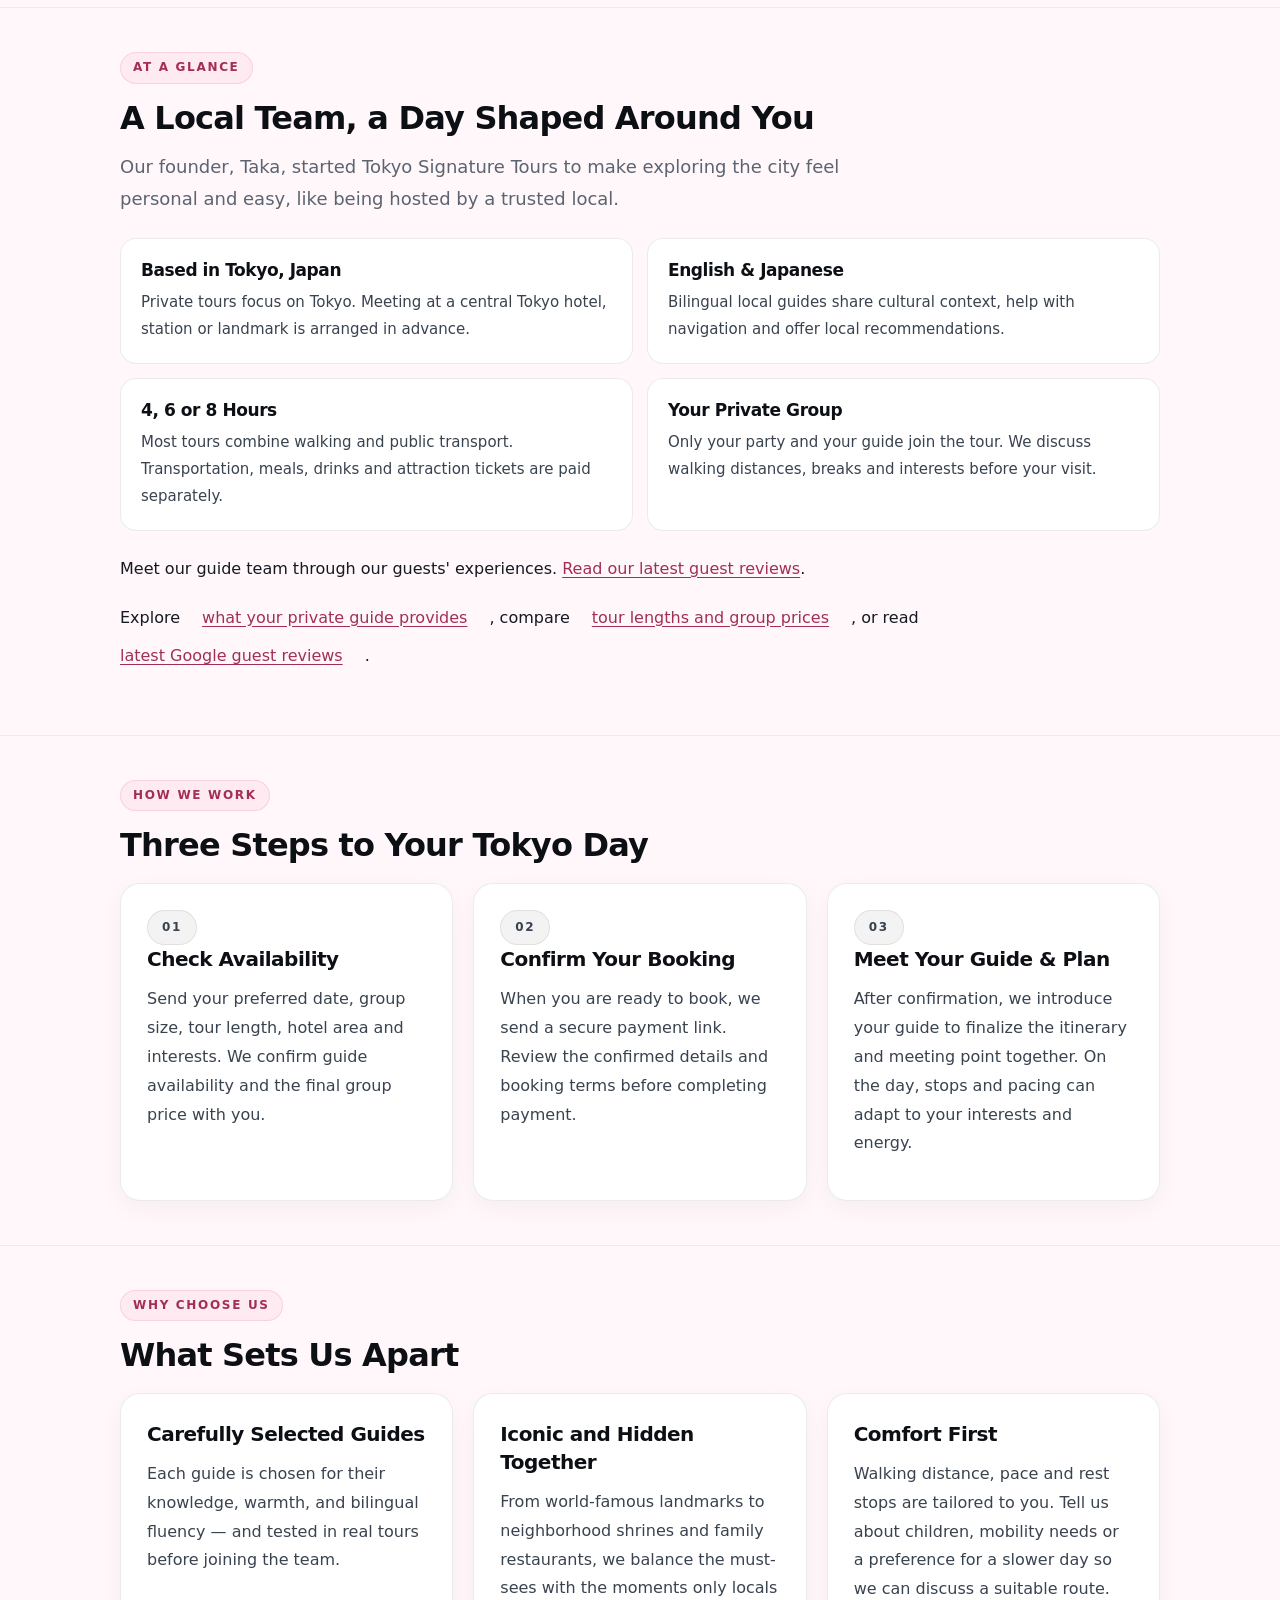
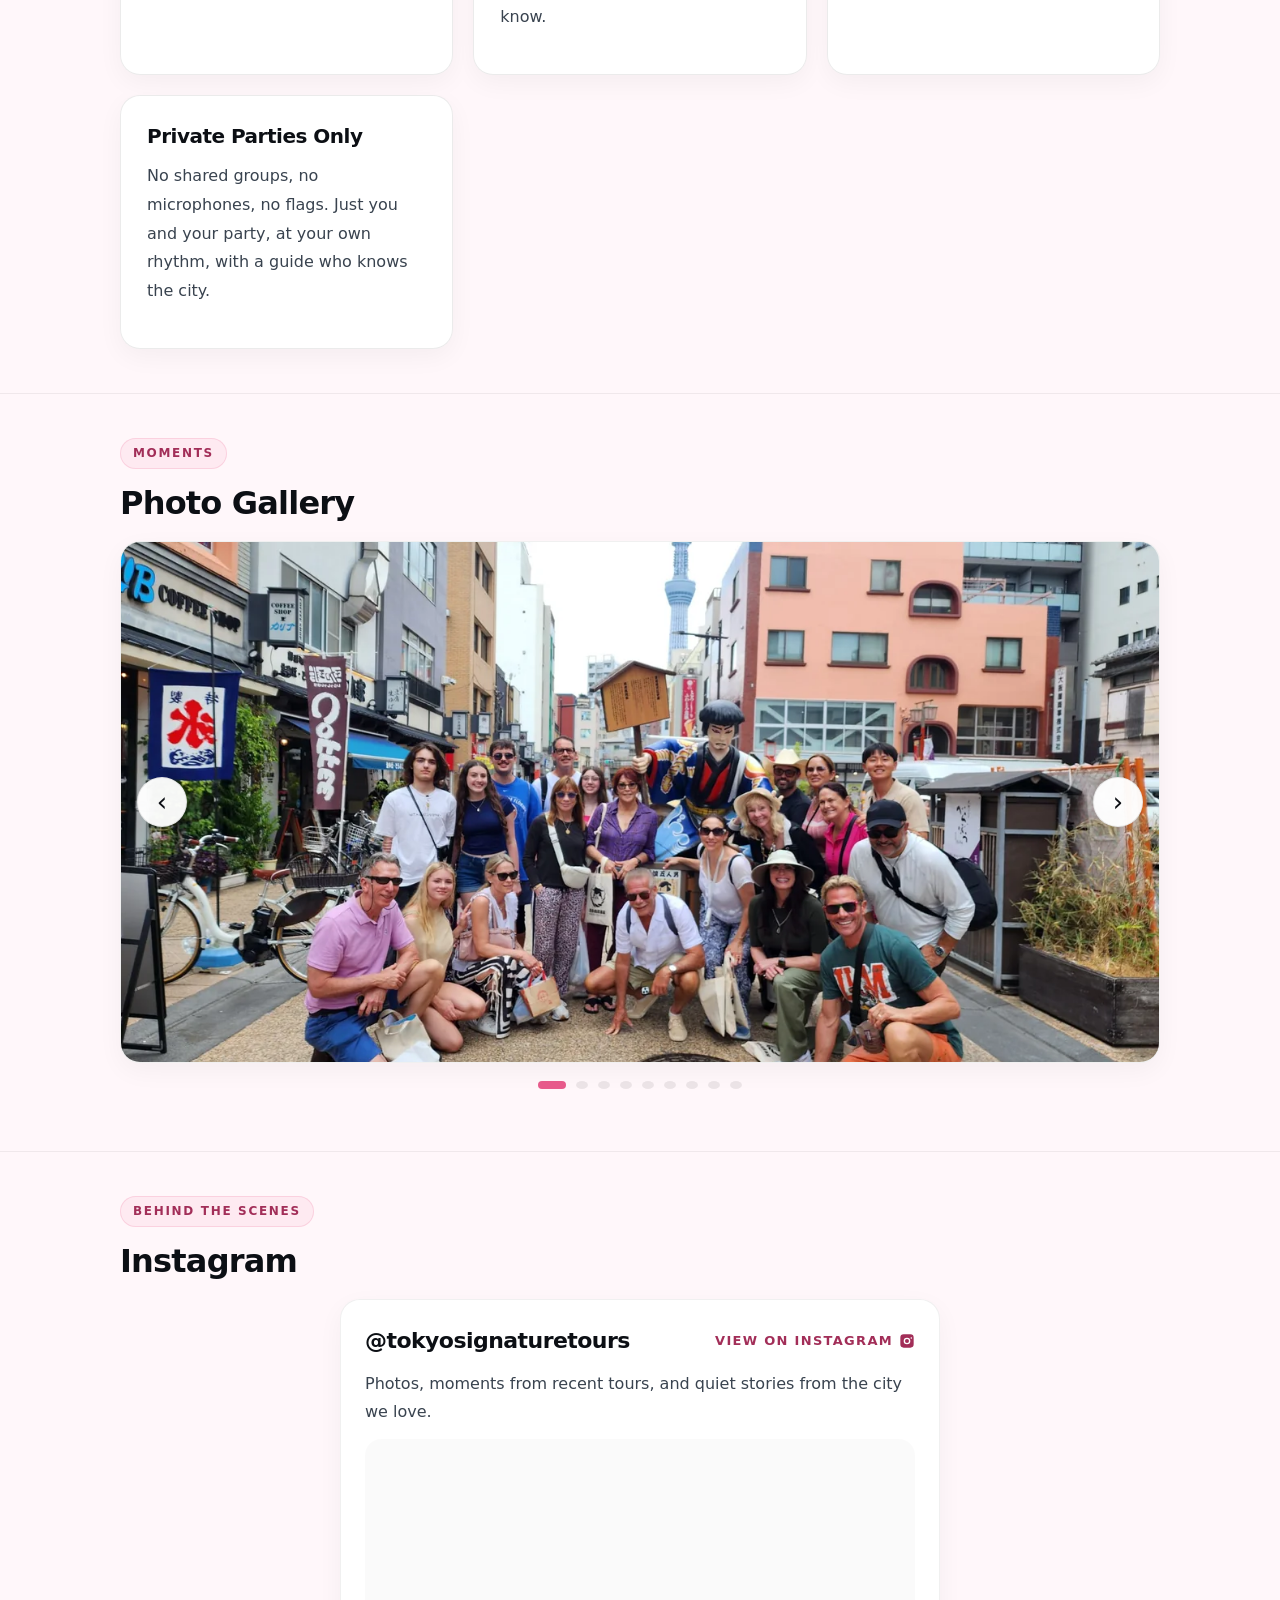
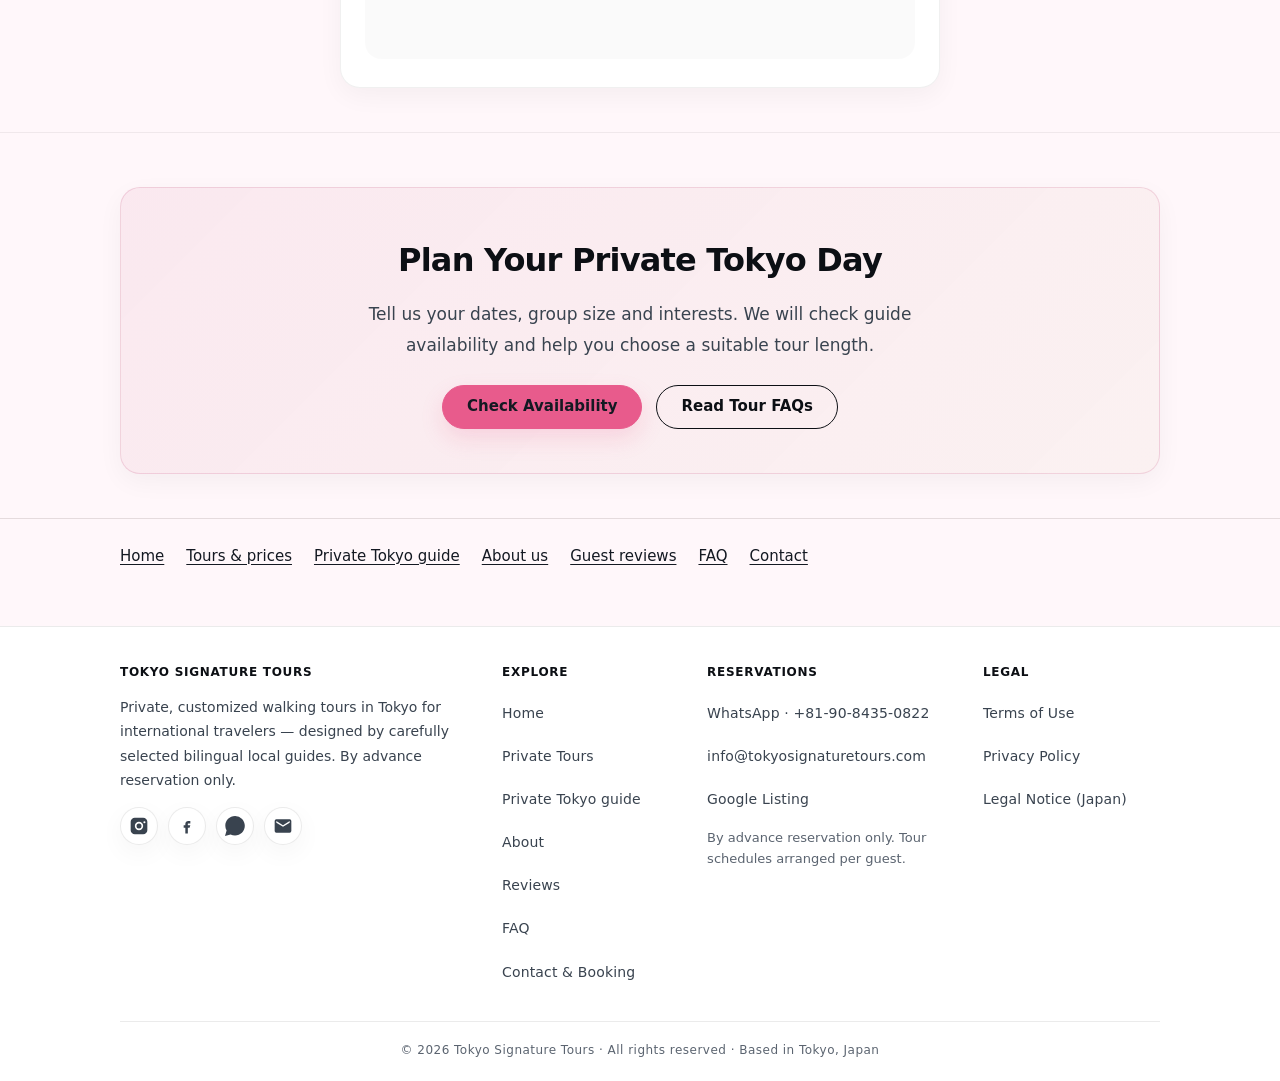
==== commit 9d6eb75c: "Improve mobile layouts and compact daily Google reviews" ====
--- a/about.html
+++ b/about.html
@@ -743,8 +743,9 @@
 <link rel="stylesheet" href="/assets/subpages.css" />
 <noscript><style>.menu-toggle,.sticky-buy{display:none!important}</style></noscript>
 <script src="/assets/contact-tracking.js" defer></script>
-<link rel="stylesheet" href="/assets/google-reviews.css" />
-<script src="/assets/google-reviews.js" defer></script>
+<link rel="stylesheet" href="/assets/google-reviews.css?v=20261011-mobile" />
+<script src="/assets/google-reviews.js?v=20261011-mobile" defer></script>
+<link rel="stylesheet" href="/assets/responsive.css?v=20261011-mobile" />
 </head>
 <body class="subpage">
 <!-- Google Tag Manager (noscript) -->
@@ -793,8 +794,8 @@
 <div class="trust-strip" role="region" aria-label="Trust indicators">
   <div class="container trust-row">
     <span class="trust-item">
-      <span class="trust-stars" data-google-review-summary-stars>★★★★★</span>
-      <strong data-google-review-summary>5.0 on Google · 5 Oct 2026</strong>
+      <span class="trust-stars" data-google-review-summary-stars></span>
+      <strong data-google-review-summary>Google guest reviews</strong>
     </span>
     <span class="trust-item">
       <svg viewBox="0 0 24 24"><path d="M12 12a5 5 0 1 0-5-5 5 5 0 0 0 5 5zm0 2c-3.33 0-10 1.67-10 5v3h20v-3c0-3.33-6.67-5-10-5z"/></svg>
@@ -824,17 +825,17 @@
       </p>
       <p>Your tour is for your party alone. We plan around your interests, hotel location and preferred pace, whether you are a first-time visitor, a couple, a family, a senior traveler or a small private group.</p>
 
-<a class="review-badge" href="https://share.google/rSQ56F9cOzpPe06sC" target="_blank" rel="noopener" aria-label="5.0 on Google, 87 reviews, checked 5 October 2026" data-google-review-link>
+<a class="review-badge" href="https://share.google/rSQ56F9cOzpPe06sC" target="_blank" rel="noopener" aria-label="View Tokyo Signature Tours guest reviews on Google" data-google-review-link>
   <span class="g-mark" aria-hidden="true">
     <svg viewBox="0 0 48 48"><path fill="#FFC107" d="M43.6 20.5H42V20H24v8h11.3c-1.6 4.6-6 8-11.3 8-6.6 0-12-5.4-12-12s5.4-12 12-12c3 0 5.8 1.1 7.9 3l5.7-5.7C34 6 29.3 4 24 4 12.9 4 4 12.9 4 24s8.9 20 20 20 20-8.9 20-20c0-1.3-.1-2.3-.4-3.5z"/><path fill="#FF3D00" d="M6.3 14.7l6.6 4.8C14.6 16 19 13 24 13c3 0 5.8 1.1 7.9 3l5.7-5.7C34 6 29.3 4 24 4 16.4 4 9.8 8.3 6.3 14.7z"/><path fill="#4CAF50" d="M24 44c5.2 0 9.9-2 13.4-5.2l-6.2-5.2c-2 1.4-4.5 2.4-7.2 2.4-5.2 0-9.6-3.3-11.2-8L6.3 33C9.7 39.6 16.3 44 24 44z"/><path fill="#1976D2" d="M43.6 20.5H42V20H24v8h11.3c-.8 2.2-2.2 4.1-4.1 5.5l6.2 5.2C40.5 36 44 30.5 44 24c0-1.3-.1-2.3-.4-3.5z"/></svg>
   </span>
   <div class="rb-body">
-    <span class="rb-stars" data-google-rating-stars aria-hidden="true">★★★★★</span>
-    <span class="rb-rating"><strong data-google-rating-score>5.0</strong> <small>Google · <span data-google-review-count-label>87 reviews</span></small></span>
+    <span class="rb-stars" data-google-rating-stars aria-hidden="true"></span>
+    <span class="rb-rating"><strong data-google-rating-score>—</strong> <small>Google · <span data-google-review-count-label>Guest reviews</span></small></span>
   </div>
   <span class="rb-arrow" aria-hidden="true">→</span>
 </a>
-<p class="source-note" data-google-review-check-note>Google rating checked on <time data-google-review-checked datetime="2026-10-05">5 October 2026</time>; rating and count may change.</p>
+<p class="source-note" data-google-review-check-note>See the current rating and reviews on Google.</p>
     </div>
   </div>
 </section>
@@ -881,8 +882,8 @@
       <div class="fact-card"><h3>4, 6 or 8 Hours</h3><p>Most tours combine walking and public transport. Transportation, meals, drinks and attraction tickets are paid separately.</p></div>
       <div class="fact-card"><h3>Your Private Group</h3><p>Only your party and your guide join the tour. We discuss walking distances, breaks and interests before your visit.</p></div>
     </div>
-    <p>Meet our guide team through our guests' experiences. <a class="text-link" href="/reviews.html#guide-reviews">Read guest reviews of tours with Apy, Kay, Mai, Chiro, Mayu and Taka</a><span data-google-review-legacy>, with links to the original Google posts</span>.</p>
-    <p class="related-links">Explore <a class="text-link" href="/private-tokyo-tour-guide.html">what your private guide provides</a>, compare <a class="text-link" href="/tours.html">tour lengths and group prices</a>, or read <a class="text-link" href="/reviews.html">guest reviews with original sources</a>.</p>
+    <p>Meet our guide team through our guests' experiences. <a class="text-link" href="/reviews.html#guide-reviews">Read our latest guest reviews</a>.</p>
+    <p class="related-links">Explore <a class="text-link" href="/private-tokyo-tour-guide.html">what your private guide provides</a>, compare <a class="text-link" href="/tours.html">tour lengths and group prices</a>, or read <a class="text-link" href="/reviews.html">latest Google guest reviews</a>.</p>
   </div>
 </section>
 
--- a/assets/google-reviews.css
+++ b/assets/google-reviews.css
@@ -4,26 +4,43 @@
 [data-google-review-status][hidden],
 [data-google-rating-stars][hidden],
 [data-google-review-summary-stars][hidden]{display:none!important}
-.tst-google-reviews{margin:24px 0;font-family:var(--sans,system-ui,sans-serif);color:var(--text,#141922)}
+.tst-google-reviews{margin:24px 0;min-width:0;max-width:100%;scroll-margin-top:100px;font-family:var(--sans,system-ui,sans-serif);color:var(--text,#141922)}
+.tst-google-reviews *{box-sizing:border-box}
 .tst-google-reviews-meta{display:flex;align-items:baseline;justify-content:space-between;flex-wrap:wrap;gap:8px 24px;margin:0 0 18px}
 .tst-google-reviews .tst-google-reviews-order{font-size:14px;font-weight:650;margin:0;color:var(--muted,#5b6470)}
 .tst-google-reviews .tst-google-reviews-link{color:var(--accent-dark,#a22e58);font-size:14px;text-decoration:underline;text-underline-offset:3px}
-.tst-google-reviews-grid{display:grid;grid-template-columns:repeat(3,minmax(0,1fr));gap:20px;align-items:start}
-.tst-google-review-card{min-width:0;padding:24px;background:var(--panel,#fff);border:1px solid var(--line,rgba(0,0,0,.08));border-radius:20px;box-shadow:var(--shadow-1,0 8px 26px rgba(0,0,0,.045));overflow-wrap:anywhere}
+.tst-google-reviews-grid{display:grid;grid-template-columns:repeat(3,minmax(0,1fr));gap:16px;align-items:start;min-width:0}
+.tst-google-review-card{min-width:0;padding:20px;background:var(--panel,#fff);border:1px solid var(--line,rgba(0,0,0,.08));border-radius:18px;box-shadow:var(--shadow-1,0 8px 26px rgba(0,0,0,.045));overflow-wrap:anywhere}
 .tst-google-review-card-header{display:flex;flex-direction:column;gap:6px;margin:0 0 6px;background:none;border:0;padding:0;position:static}
 .tst-google-review-card .tst-google-review-author{margin:0;font-family:inherit;font-size:17px;font-weight:750;line-height:1.5;letter-spacing:0;color:var(--text,#141922)}
 .tst-google-review-stars{font-size:18px;letter-spacing:2px;line-height:1.3;color:#946519}
-.tst-google-review-date{display:block;margin:0 0 16px;font-size:12px;line-height:1.6;color:var(--muted,#5b6470)}
+.tst-google-review-date{display:block;margin:0 0 12px;font-size:12px;line-height:1.6;color:var(--muted,#5b6470)}
 .tst-google-review-card .tst-google-review-quote{margin:0;padding:0;border:0;background:none;box-shadow:none;font-style:normal}
-.tst-google-review-card .tst-google-review-comment{margin:0;font-family:inherit;font-size:15px;font-weight:400;line-height:1.8;white-space:pre-wrap;letter-spacing:0;color:var(--text-soft,#39434f)}
+.tst-google-review-card .tst-google-review-comment{display:block;margin:0;font-family:inherit;font-size:15px;font-weight:400;line-height:1.7;white-space:pre-wrap;letter-spacing:0;color:var(--text-soft,#39434f)}
+.tst-google-review-card .tst-google-review-text{margin:0;padding:0;border:0;border-radius:0;background:none;box-shadow:none}
+.tst-google-review-card .tst-google-review-text-summary{display:block;list-style:none;margin:0;padding:0;border:0;background:none;font:inherit;cursor:pointer}
+.tst-google-review-text-summary::-webkit-details-marker{display:none}
+.tst-google-review-text-summary::marker{content:""}
+.tst-google-review-text-summary::before,.tst-google-review-text-summary::after{display:none!important}
+.tst-google-review-text:not([open]) .tst-google-review-comment{display:-webkit-box;-webkit-box-orient:vertical;-webkit-line-clamp:4;line-clamp:4;overflow:hidden;max-height:6.8em}
+.tst-google-review-toggle{display:flex;align-items:center;min-height:44px;padding-top:4px;color:var(--accent-dark,#a22e58);font:650 13px/1.5 var(--sans,system-ui,sans-serif);text-decoration:underline;text-underline-offset:3px}
+.tst-google-review-text .tst-review-close,.tst-google-review-text[open] .tst-review-read{display:none}
+.tst-google-review-text[open] .tst-review-close{display:inline}
 .tst-google-review-card .tst-google-review-no-comment{margin:0;font-size:14px;line-height:1.7;color:var(--muted,#5b6470)}
-.tst-google-review-card .tst-google-review-attribution{margin:18px 0 0;font-size:12px;font-weight:650;line-height:1.6;color:var(--muted,#5b6470)}
+.tst-google-review-card .tst-google-review-attribution{margin:10px 0 0;font-size:12px;font-weight:650;line-height:1.6;color:var(--muted,#5b6470)}
 .tst-google-reviews .tst-google-reviews-more{display:inline-flex;justify-content:center;align-items:center;margin-top:24px;padding:12px 22px;min-height:44px;border:1px solid var(--accent-dark,#a22e58);border-radius:999px;background:#fff;color:var(--accent-dark,#a22e58);font:650 14px/1.5 var(--sans,system-ui,sans-serif);text-decoration:none;cursor:pointer}
 .tst-google-reviews .tst-google-reviews-more:hover{background:var(--accent-soft,rgba(232,91,140,.08))}
 .tst-google-reviews .tst-google-reviews-more[hidden]{display:none}
-.tst-google-reviews a:focus-visible,.tst-google-reviews button:focus-visible,.tst-google-review-card:focus-visible{outline:3px solid var(--accent-dark,#a22e58);outline-offset:4px}
+.tst-google-reviews a:focus-visible,.tst-google-reviews button:focus-visible,.tst-google-reviews summary:focus-visible,.tst-google-review-card:focus-visible{outline:3px solid var(--accent-dark,#a22e58);outline-offset:4px}
+.tst-google-reviews .tst-google-reviews-range{margin:0 0 14px;font-size:13px;line-height:1.6;color:var(--muted,#5b6470)}
+.tst-google-reviews .tst-google-reviews-pagination{display:flex;align-items:center;justify-content:center;gap:12px;flex-wrap:wrap;position:static;margin:24px 0 0;padding:0;border:0;background:none;box-shadow:none;width:100%;min-width:0}
+.tst-google-reviews-page-numbers{display:flex;justify-content:center;align-items:center;gap:4px;flex-wrap:wrap;min-width:0}
+.tst-google-reviews .tst-google-reviews-page-number,.tst-google-reviews .tst-google-reviews-page-step{display:inline-flex;align-items:center;justify-content:center;min-width:44px;min-height:44px;padding:8px 12px;border:1px solid var(--line,rgba(0,0,0,.1));border-radius:12px;background:var(--panel,#fff);color:var(--text,#141922);font:650 14px/1.4 var(--sans,system-ui,sans-serif);text-decoration:none}
+.tst-google-reviews .tst-google-reviews-page-number[aria-current="page"]{background:var(--accent-dark,#a22e58);border-color:var(--accent-dark,#a22e58);color:#fff}
+.tst-google-reviews .tst-google-reviews-page-step[aria-disabled="true"]{opacity:.45}
+.tst-google-reviews a.tst-google-reviews-page-number:hover,.tst-google-reviews a.tst-google-reviews-page-step:hover{border-color:var(--accent-dark,#a22e58)}
+.tst-google-reviews-page-gap{padding:0 2px;color:var(--muted,#5b6470)}
 .tst-google-reviews .tst-google-reviews-empty,.tst-google-reviews .tst-google-reviews-unavailable{font-size:15px;line-height:1.8;margin:0 0 8px}
 [data-google-review-status]{color:var(--muted,#5b6470);font-size:13px;line-height:1.7;margin:12px 0}
 @media(max-width:900px){.tst-google-reviews-grid{grid-template-columns:repeat(2,minmax(0,1fr))}}
-@media(max-width:600px){.tst-google-reviews-grid{grid-template-columns:1fr;gap:16px}.tst-google-review-card{padding:22px}.tst-google-reviews-meta{gap:6px}.tst-google-reviews .tst-google-reviews-more{width:100%}}
-
+@media(max-width:600px){.tst-google-reviews-grid{grid-template-columns:1fr;gap:12px}.tst-google-review-card{padding:18px;border-radius:16px}.tst-google-reviews-meta{gap:6px;margin-bottom:14px}.tst-google-reviews .tst-google-reviews-more{width:100%}.tst-google-reviews .tst-google-reviews-pagination{gap:12px;justify-content:space-between}.tst-google-reviews-page-numbers{order:3;flex-basis:100%;gap:4px}.tst-google-reviews .tst-google-reviews-page-number{min-width:40px;padding:8px}.tst-google-reviews .tst-google-reviews-page-step{min-width:104px}}
--- a/assets/responsive.css
+++ b/assets/responsive.css
@@ -0,0 +1,469 @@
+/* Shared layout corrections. Load after each page's component styles. */
+*,
+*::before,
+*::after {
+  box-sizing: border-box;
+}
+
+html {
+  -webkit-text-size-adjust: 100%;
+}
+
+/* A long email, button or table must not enlarge its parent grid track. */
+.container,
+.hero-wrap > *,
+.grid > *,
+.grid-2 > *,
+.footer-grid > *,
+.founder-profile > *,
+.booking-body,
+.mini-txt,
+.step-left,
+.brand,
+.brand-title {
+  min-width: 0;
+}
+
+main,
+footer,
+.side-menu {
+  overflow-wrap: anywhere;
+}
+
+img,
+video,
+iframe {
+  max-width: 100%;
+}
+
+.price-table-wrap {
+  max-width: 100%;
+  overscroll-behavior-x: contain;
+  -webkit-overflow-scrolling: touch;
+}
+
+.site-directory {
+  display: block;
+}
+
+.cta,
+.booking-contact-btn,
+.sticky-btn {
+  gap: 8px;
+}
+
+.cta svg,
+.booking-contact-btn svg,
+.sticky-btn svg,
+.sticky-email-btn svg {
+  display: block;
+  flex: 0 0 18px;
+  width: 18px;
+  height: 18px;
+  fill: currentColor;
+}
+
+.review-planning {
+  padding: 28px 0;
+}
+
+.review-planning h2 {
+  margin-bottom: 10px;
+}
+
+.review-planning p {
+  max-width: 72ch;
+  margin: 0 0 16px;
+  font-size: 16px;
+  line-height: 1.65;
+}
+
+.review-planning-links {
+  display: grid;
+  grid-template-columns: repeat(3, minmax(0, 1fr));
+  gap: 10px;
+}
+
+.review-planning-links a {
+  display: flex;
+  align-items: center;
+  min-width: 0;
+  min-height: 48px;
+  padding: 12px 14px;
+  border: 1px solid var(--line, #eadfe4);
+  border-radius: 12px;
+  background: #fff;
+  color: var(--accent-dark, #963257);
+  font-size: 15px;
+  line-height: 1.45;
+  text-decoration: underline;
+  text-underline-offset: 3px;
+  overflow-wrap: anywhere;
+}
+
+.review-planning-links a:hover {
+  background: var(--accent-soft, #fff0f6);
+}
+
+.review-browse-link {
+  margin: 12px 0 0;
+}
+
+.review-browse-link a {
+  display: inline-flex;
+  align-items: center;
+  gap: 8px;
+  min-height: 44px;
+  max-width: 100%;
+  color: var(--accent-dark, #963257);
+  font-size: 15px;
+  font-weight: 650;
+  line-height: 1.5;
+  text-decoration: underline;
+  text-underline-offset: 3px;
+}
+
+.mobile-price-hint {
+  display: none;
+}
+
+/* Keep hidden navigation outside the visual and keyboard reading order. */
+.side-menu {
+  visibility: hidden;
+  height: 100vh;
+  height: 100dvh;
+  max-height: 100dvh;
+}
+
+body.menu-open .side-menu {
+  visibility: visible;
+}
+
+@media (max-width: 959px) {
+  header > .container.nav {
+    padding: 10px max(16px, env(safe-area-inset-right)) 10px max(16px, env(safe-area-inset-left));
+    gap: 12px;
+  }
+
+  header > .nav > div:last-child {
+    flex: 0 0 auto;
+  }
+
+  header .menu-toggle {
+    flex: 0 0 44px;
+    width: 44px;
+    height: 44px;
+    margin-left: 0;
+  }
+
+  .side-menu-actions .btn {
+    min-width: 0;
+    min-height: 44px;
+    padding: 10px 12px;
+    text-align: center;
+    white-space: normal;
+    line-height: 1.4;
+  }
+
+  .side-menu-actions .btn svg {
+    flex: 0 0 18px;
+  }
+
+  .sticky-inner {
+    min-width: 0;
+    gap: 10px;
+  }
+
+  .sticky-left {
+    flex: 1 1 auto;
+  }
+
+  .sticky-actions {
+    min-width: 0;
+    gap: 6px;
+  }
+
+  .sticky-btn,
+  .sticky-email-btn {
+    min-height: 44px;
+    padding: 10px 12px;
+    font-size: 13px;
+    line-height: 1.3;
+    letter-spacing: 0;
+  }
+
+  body.has-sticky {
+    padding-bottom: calc(100px + env(safe-area-inset-bottom));
+  }
+}
+
+@media (max-width: 759px) {
+  .review-planning-links {
+    grid-template-columns: minmax(0, 1fr);
+    gap: 8px;
+  }
+
+  .review-planning-links a {
+    min-height: 44px;
+    padding: 11px 14px;
+  }
+
+  .mobile-price-hint {
+    display: block;
+    margin: 12px 0 6px;
+    color: var(--muted, #625b64);
+    font-size: 13px;
+    line-height: 1.5;
+  }
+
+  .container {
+    padding-left: max(16px, env(safe-area-inset-left));
+    padding-right: max(16px, env(safe-area-inset-right));
+  }
+
+  main > section {
+    padding-top: 32px;
+    padding-bottom: 32px;
+  }
+
+  .hero {
+    padding-top: 28px;
+    padding-bottom: 20px;
+  }
+
+  .hero-wrap,
+  .grid,
+  .grid-2 {
+    grid-template-columns: minmax(0, 1fr);
+    gap: 18px;
+  }
+
+  .hero h1,
+  h1 {
+    font-size: clamp(28px, 7.5vw, 36px);
+    line-height: 1.2;
+  }
+
+  h2 {
+    font-size: clamp(24px, 6.4vw, 30px);
+    line-height: 1.3;
+  }
+
+  .section-head {
+    margin-bottom: 20px;
+  }
+
+  .section-lead {
+    font-size: 17px;
+    line-height: 1.7;
+  }
+
+  .card,
+  .details-section,
+  .founder-story,
+  .booking-head,
+  .booking-body,
+  .cta-block {
+    padding: 20px 18px;
+  }
+
+  .booking-title {
+    font-size: 26px;
+  }
+
+  .hero-img img {
+    height: auto;
+    aspect-ratio: 16 / 10;
+    object-fit: cover;
+  }
+
+  .hero-actions,
+  .cta-block-actions,
+  .inquiry-actions {
+    gap: 10px;
+  }
+
+  main .cta,
+  .booking-contact-btn {
+    max-width: 100%;
+    min-height: 44px;
+    padding: 10px 16px;
+    white-space: normal;
+    text-align: center;
+    line-height: 1.45;
+  }
+
+  .trust-row {
+    padding: 12px 16px;
+    gap: 8px 18px;
+    font-size: 13px;
+    line-height: 1.45;
+  }
+
+  .trust-item {
+    max-width: 100%;
+    white-space: normal;
+    justify-content: center;
+  }
+
+  .trust-item svg {
+    flex: 0 0 16px;
+  }
+
+  .review-badge {
+    max-width: 100%;
+    gap: 12px;
+    padding: 14px 16px;
+  }
+
+  .review-badge .g-mark,
+  .review-badge .rb-arrow {
+    flex-shrink: 0;
+  }
+
+  .review-badge .rb-body {
+    min-width: 0;
+  }
+
+  .review-badge .rb-rating {
+    flex-wrap: wrap;
+    gap: 3px 8px;
+  }
+
+  .mini-row {
+    padding: 14px 12px;
+    gap: 12px;
+  }
+
+  .mini-ic {
+    width: 34px;
+    height: 34px;
+  }
+
+  .price-line .pp {
+    font-size: clamp(22px, 6.4vw, 28px);
+  }
+
+  .seg-top {
+    flex-wrap: wrap;
+  }
+
+  .seg-tag {
+    max-width: 100%;
+    white-space: normal;
+  }
+
+  .guest-grid {
+    grid-template-columns: repeat(3, minmax(0, 1fr));
+    gap: 8px;
+  }
+
+  .guest-btn {
+    min-width: 0;
+    min-height: 60px;
+    padding: 12px 6px;
+  }
+
+  .swipe-hint {
+    flex-wrap: wrap;
+    gap: 6px;
+  }
+
+  .all-prices {
+    padding: 14px 12px;
+  }
+
+  .all-prices .price-table {
+    table-layout: fixed;
+    min-width: 0;
+    font-size: 12px;
+  }
+
+  .all-prices .price-table th,
+  .all-prices .price-table td {
+    padding: 10px 3px;
+    white-space: normal;
+  }
+
+  /* The seven-column comparison scrolls locally, with its row label in view. */
+  #group-prices .price-table th:first-child {
+    position: sticky;
+    left: 0;
+    z-index: 1;
+    background: var(--panel, #fff);
+    box-shadow: 1px 0 0 var(--line, #e8e0e3);
+  }
+
+  .footer-links,
+  .footer-grid {
+    overflow-wrap: anywhere;
+  }
+
+  .site-directory .container {
+    gap: 8px 18px;
+  }
+
+  .site-directory a {
+    display: inline-flex;
+    align-items: center;
+    min-height: 44px;
+  }
+
+  .instagram-card {
+    padding: 18px 12px;
+  }
+
+  .instagram-media,
+  .instagram-embed iframe {
+    min-width: 0 !important;
+    max-width: 100% !important;
+    width: 100% !important;
+  }
+}
+
+@media (max-width: 430px) {
+  header > .container.nav {
+    gap: 8px;
+  }
+
+  header.site .brand {
+    font-size: 17px;
+    line-height: 1.2;
+  }
+
+  header:not(.site) .brand {
+    font-size: 12px;
+    line-height: 1.35;
+    letter-spacing: .06em;
+  }
+
+  header .cta,
+  header.site .cta {
+    min-height: 44px;
+    padding: 8px 10px;
+    font-size: 12px;
+    line-height: 1.3;
+    letter-spacing: 0;
+    text-align: center;
+  }
+
+  .sticky-buy {
+    padding-left: 12px;
+    padding-right: 12px;
+  }
+
+  .sticky-price {
+    font-size: 18px;
+  }
+
+  .sticky-actions .sticky-btn {
+    gap: 5px;
+    padding-left: 10px;
+    padding-right: 10px;
+  }
+
+  .inquiry-actions .cta,
+  .cta-block-actions .cta {
+    width: 100%;
+  }
+}
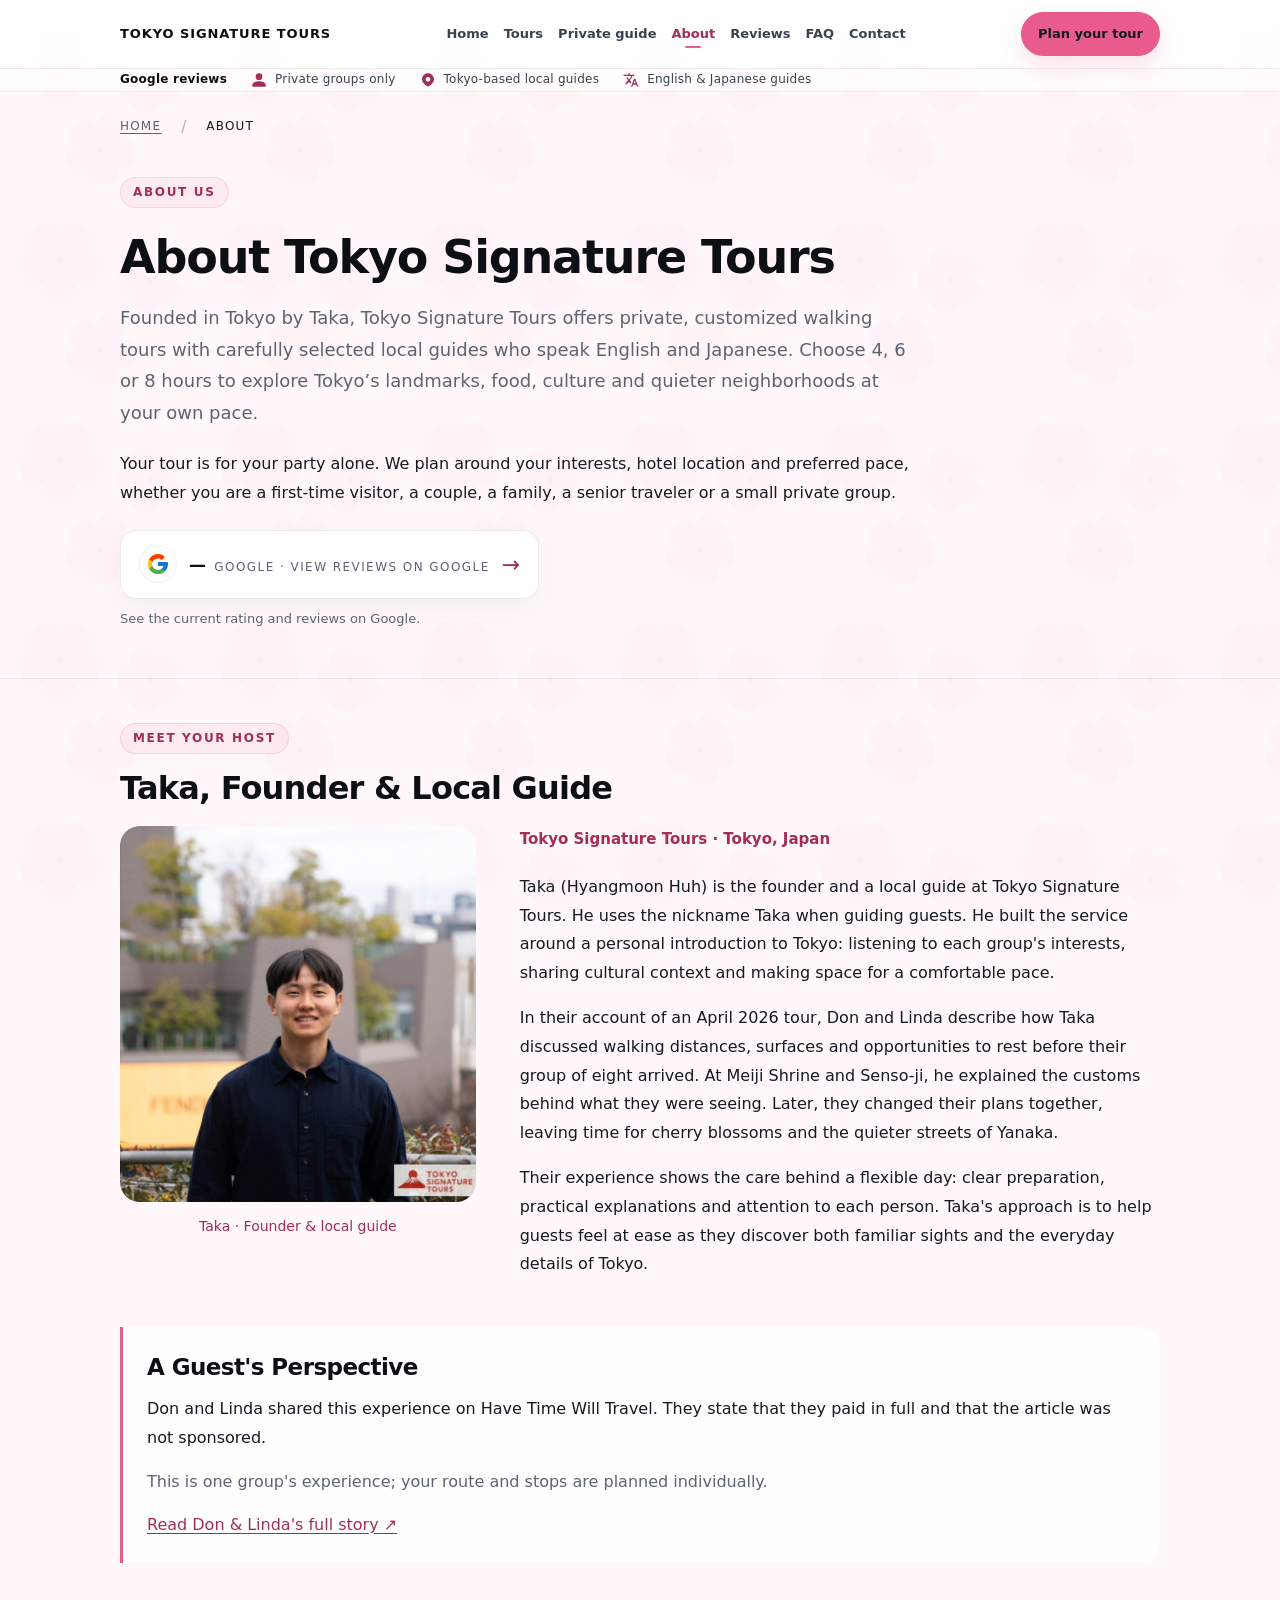
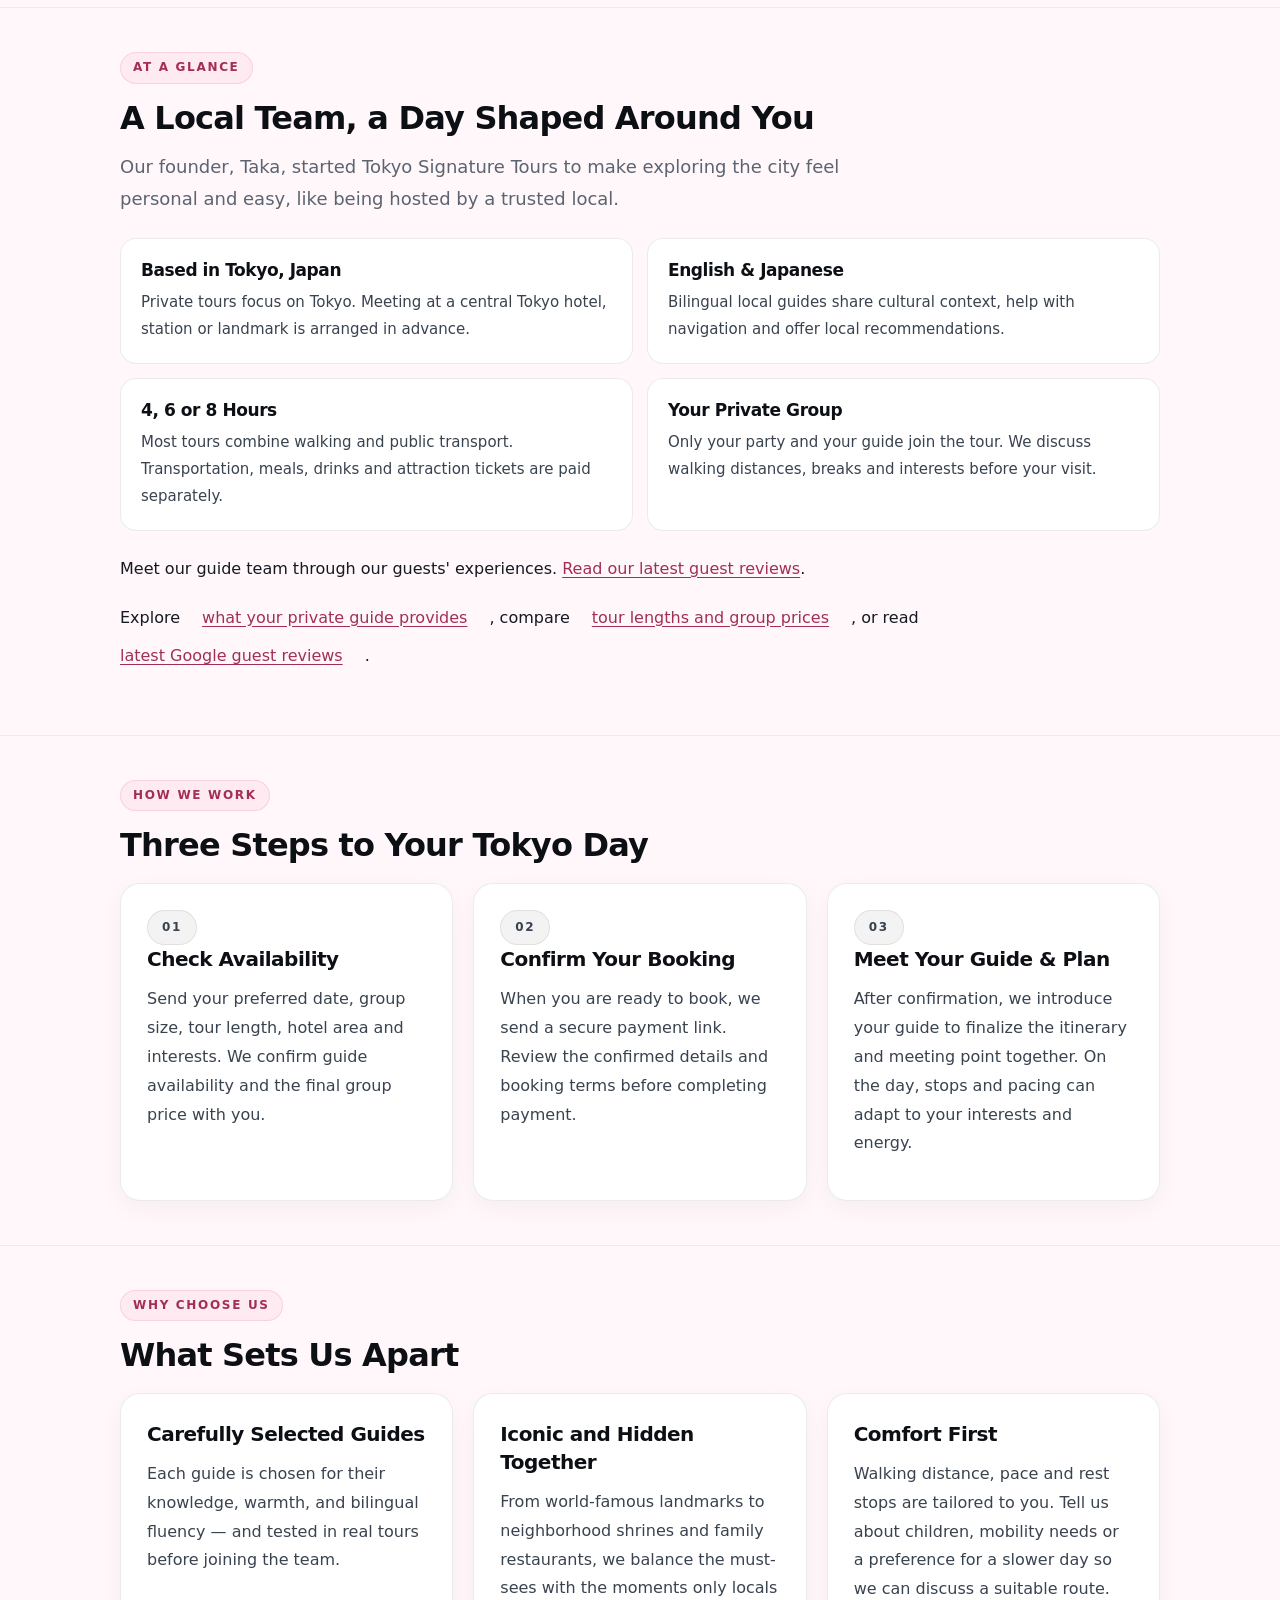
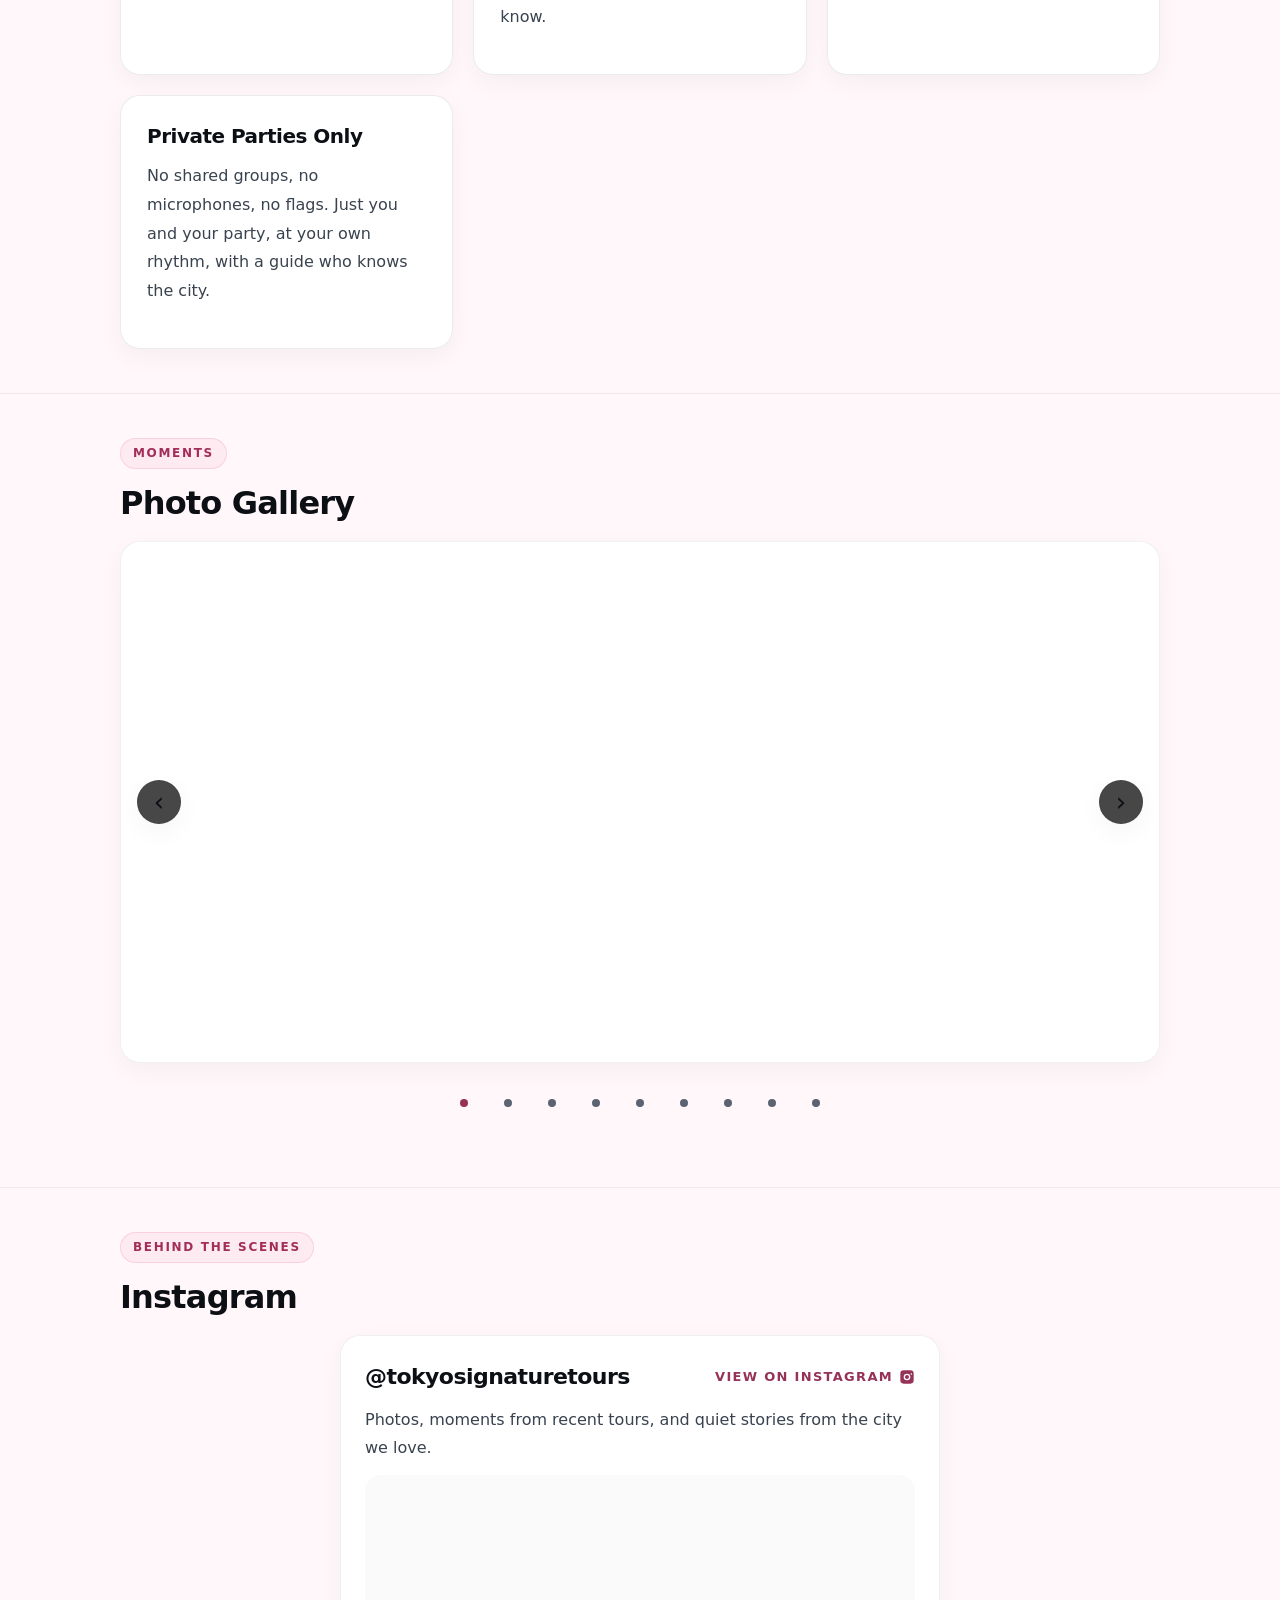
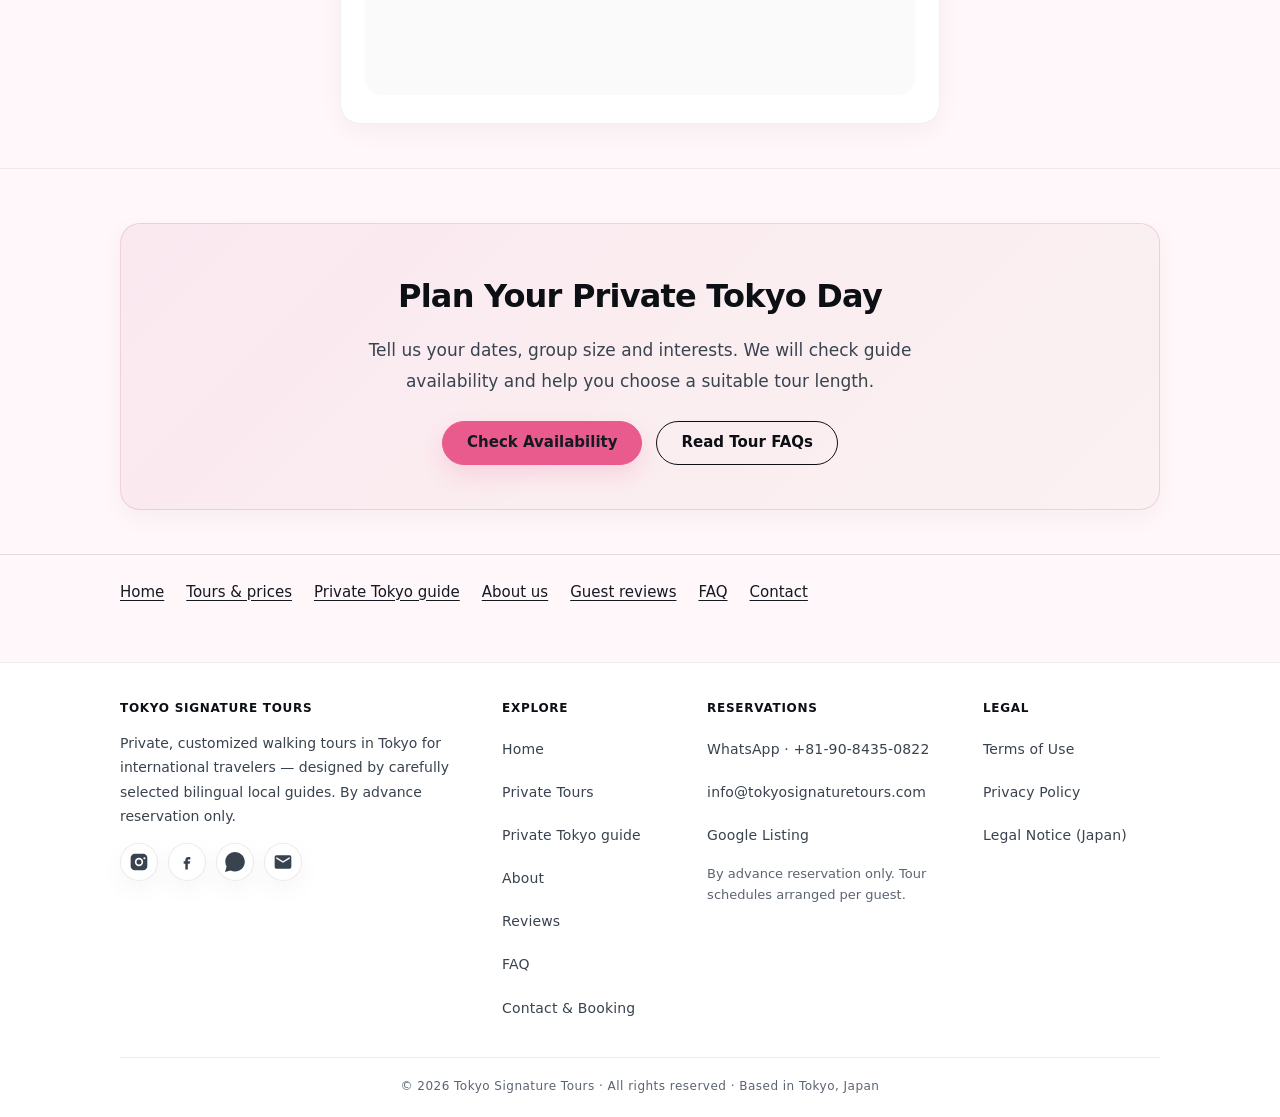
==== commit 0a7f4bb5: "Clarify guide booking and improve contact accessibility" ====
--- a/about.html
+++ b/about.html
@@ -742,10 +742,10 @@
 
 <link rel="stylesheet" href="/assets/subpages.css" />
 <noscript><style>.menu-toggle,.sticky-buy{display:none!important}</style></noscript>
-<script src="/assets/contact-tracking.js" defer></script>
+<script src="/assets/contact-tracking.js?v=20261119-host-guard" defer></script>
 <link rel="stylesheet" href="/assets/google-reviews.css?v=20261011-mobile" />
 <script src="/assets/google-reviews.js?v=20261011-mobile" defer></script>
-<link rel="stylesheet" href="/assets/responsive.css?v=20261011-mobile" />
+<link rel="stylesheet" href="/assets/responsive.css?v=20261119-accessibility" />
 </head>
 <body class="subpage">
 <!-- Google Tag Manager (noscript) -->
--- a/assets/responsive.css
+++ b/assets/responsive.css
@@ -467,3 +467,89 @@
     width: 100%;
   }
 }
+
+
+/* Keep the brand backgrounds while making action labels readable. */
+.cta,
+.booking-contact-btn.primary,
+.sticky-btn {
+  color: #141922;
+}
+
+.whatsapp-action {
+  color: #141922 !important;
+}
+
+.toggle,
+.instagram-header a {
+  color: #963257;
+}
+
+.toggle:hover {
+  color: #141922;
+}
+
+.google-rating-card {
+  color: #141922;
+}
+
+.google-rating-label {
+  color: #5b6470;
+}
+
+.google-rating-stars {
+  color: #946519;
+}
+
+/* Preserve small gallery indicators inside comfortable touch targets. */
+.slider-dots {
+  flex-wrap: wrap;
+  gap: 0;
+}
+
+.slider-dot,
+.slider-dot.active {
+  display: inline-flex;
+  align-items: center;
+  justify-content: center;
+  flex: 0 0 44px;
+  width: 44px;
+  height: 44px;
+  padding: 0;
+  background: transparent;
+}
+
+.slider-dot::before {
+  content: "";
+  width: 8px;
+  height: 8px;
+  border-radius: 50%;
+  background: #5b6470;
+}
+
+.slider-dot.active::before {
+  background: #963257;
+}
+
+.slider-btn,
+.icon-btn.whatsapp-action {
+  width: 44px;
+  height: 44px;
+}
+
+.slider-btn,
+.slider-btn:hover {
+  background: rgba(0, 0, 0, .72);
+}
+
+.cta:focus-visible,
+.booking-contact-btn:focus-visible,
+.sticky-btn:focus-visible,
+.sticky-email-btn:focus-visible,
+.toggle:focus-visible,
+.slider-dot:focus-visible,
+.slider-btn:focus-visible,
+.icon-btn.whatsapp-action:focus-visible {
+  outline: 3px solid #141922;
+  outline-offset: 3px;
+}
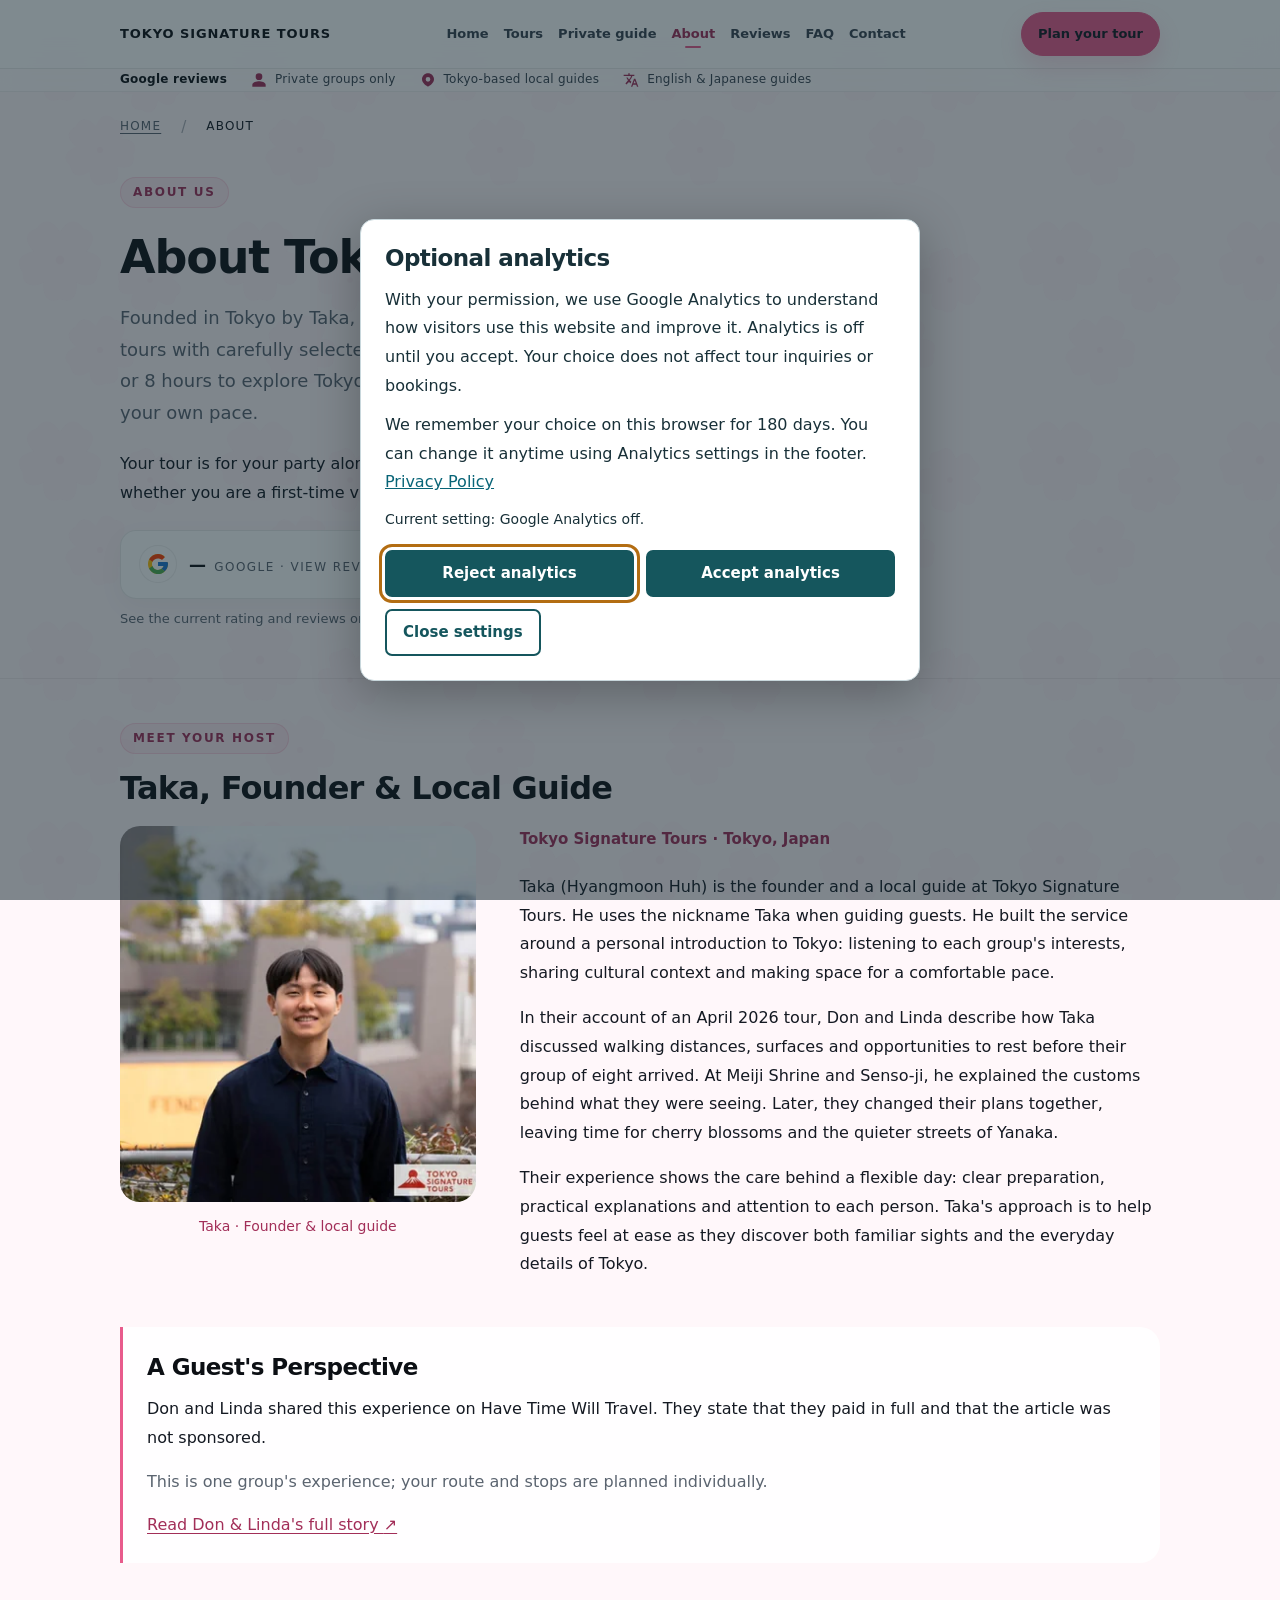
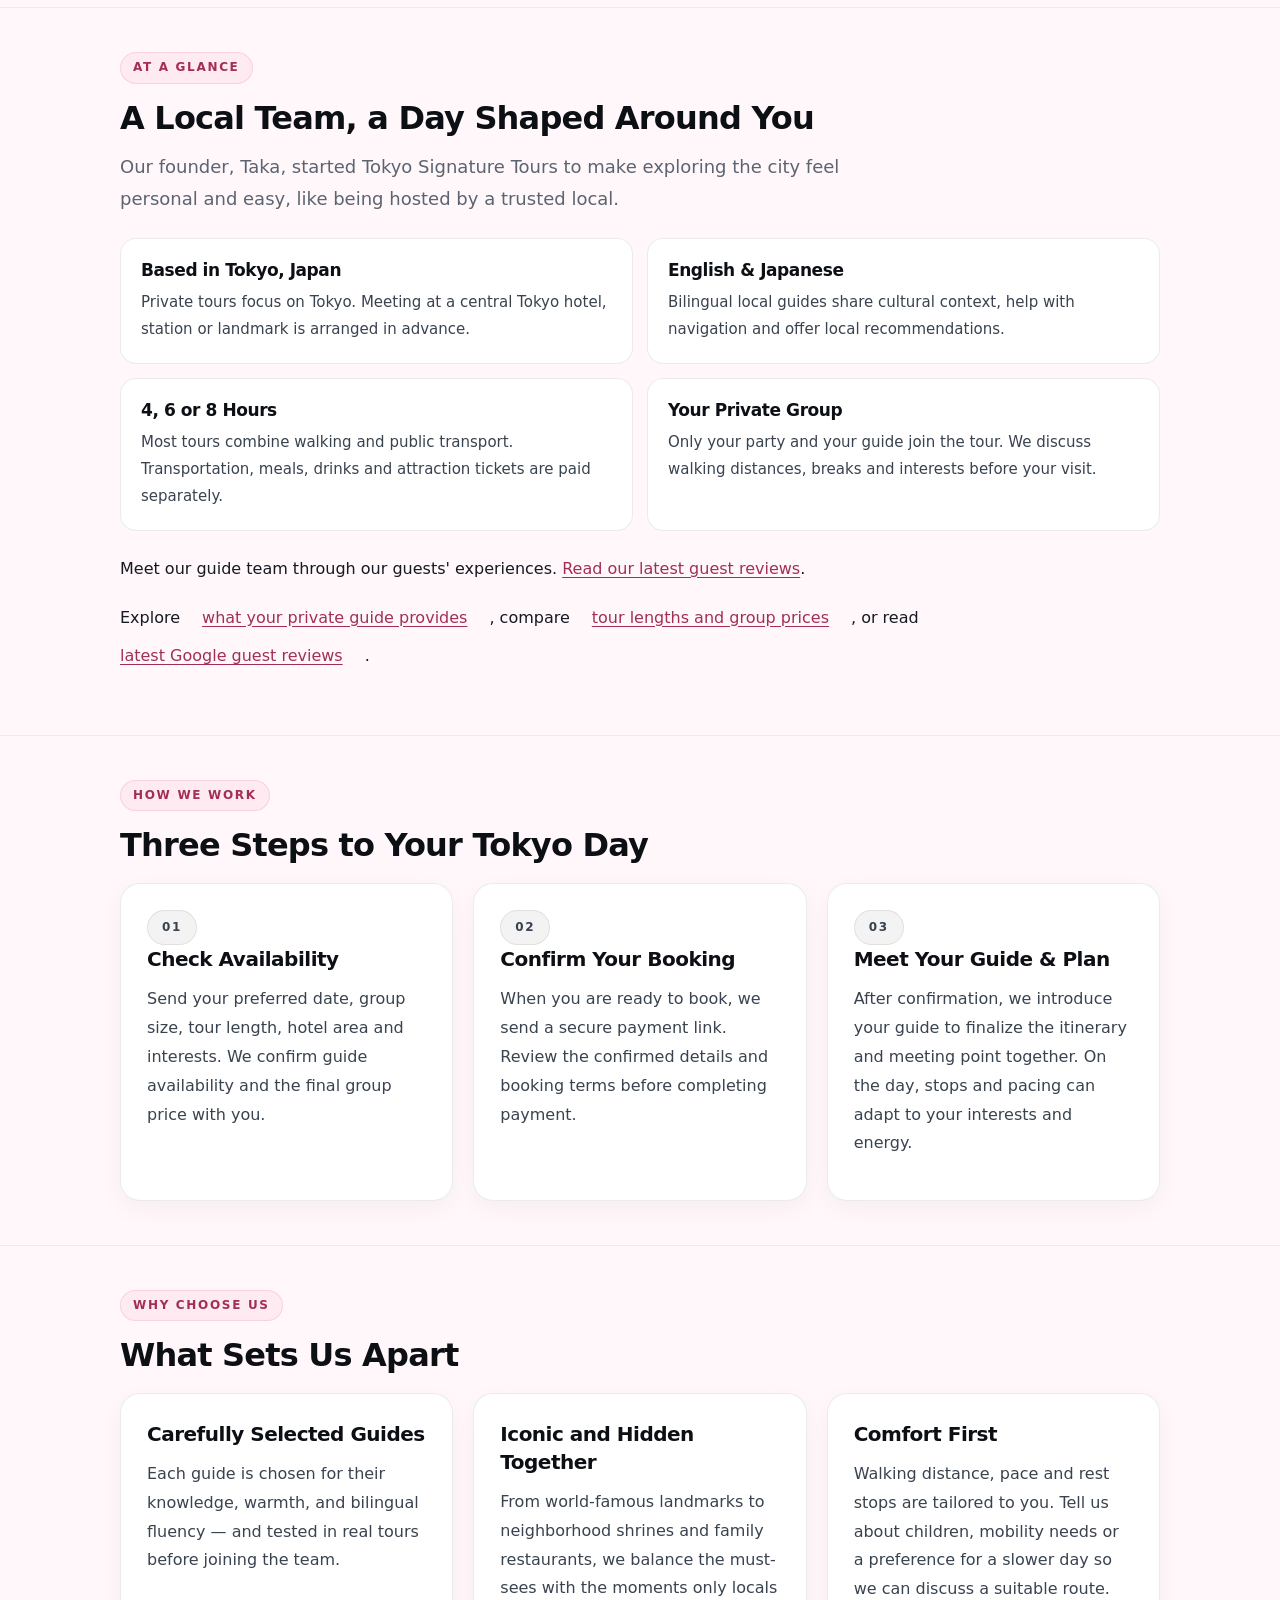
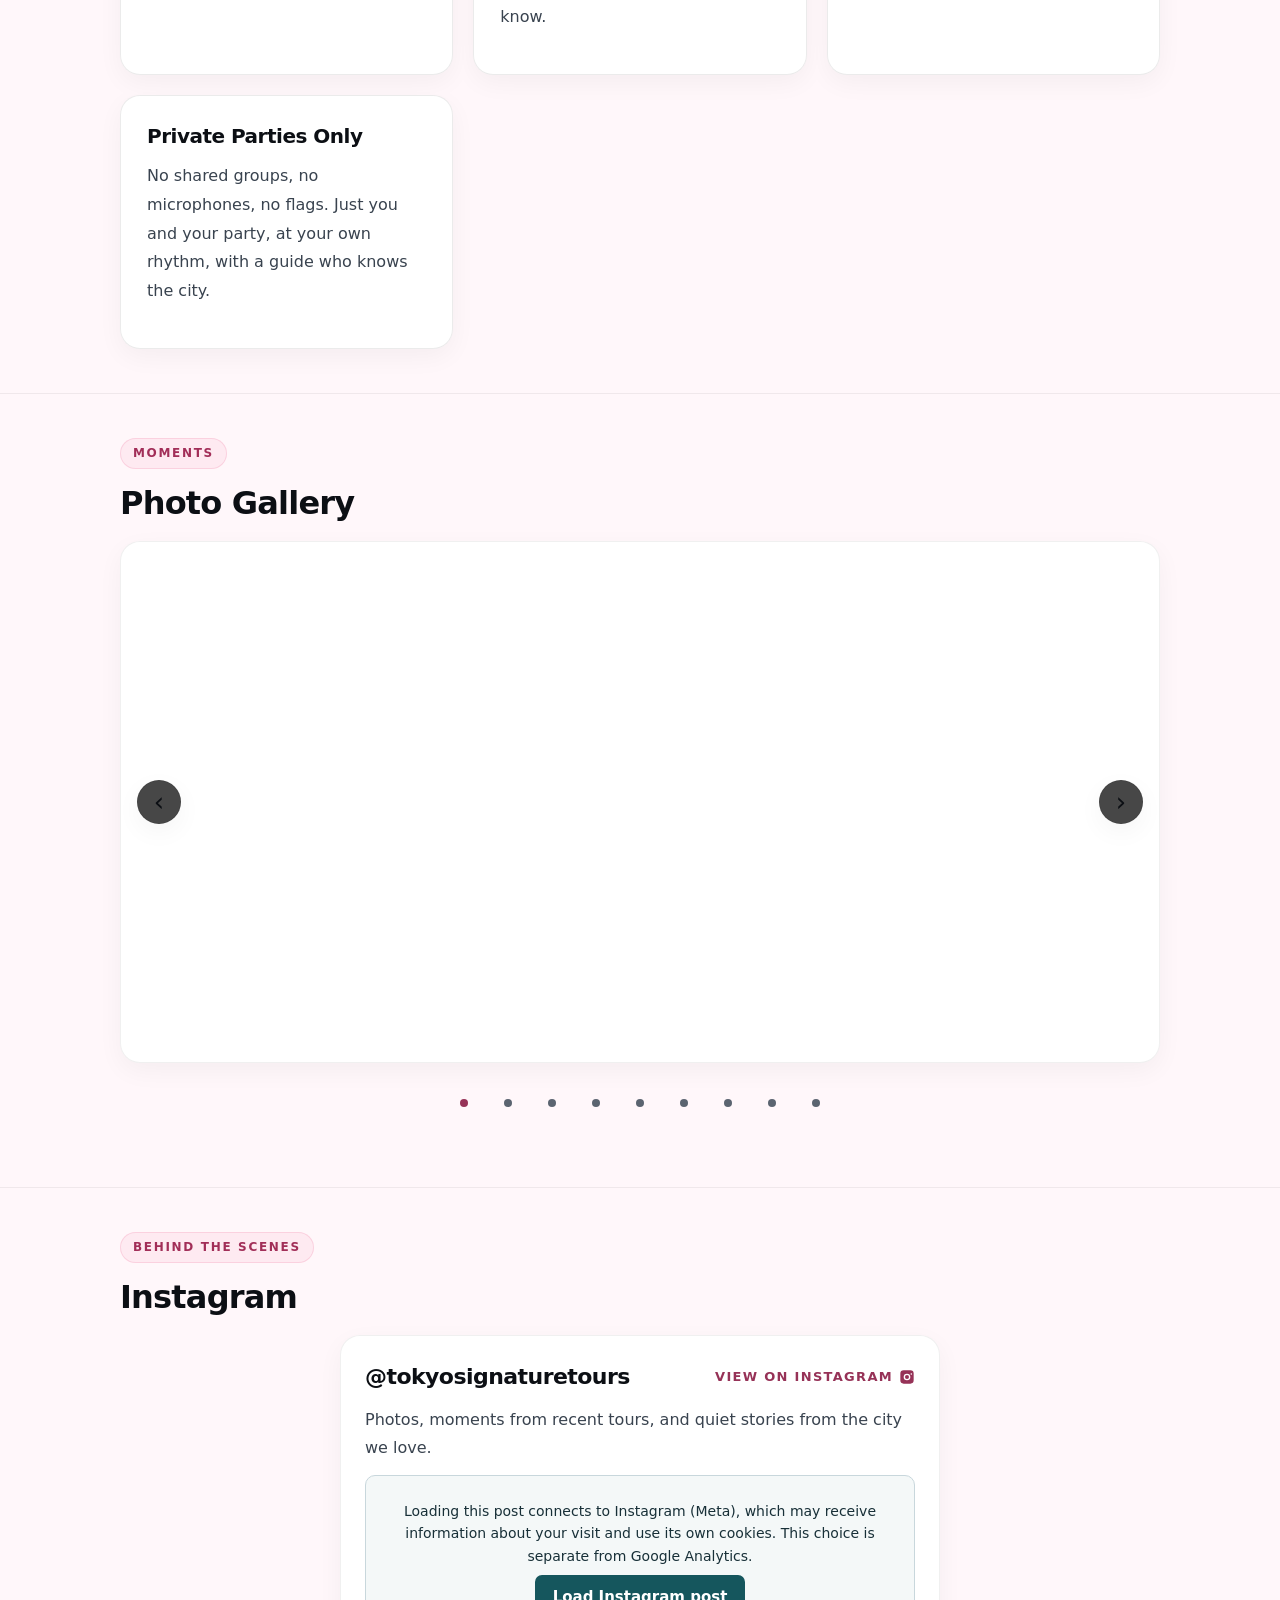
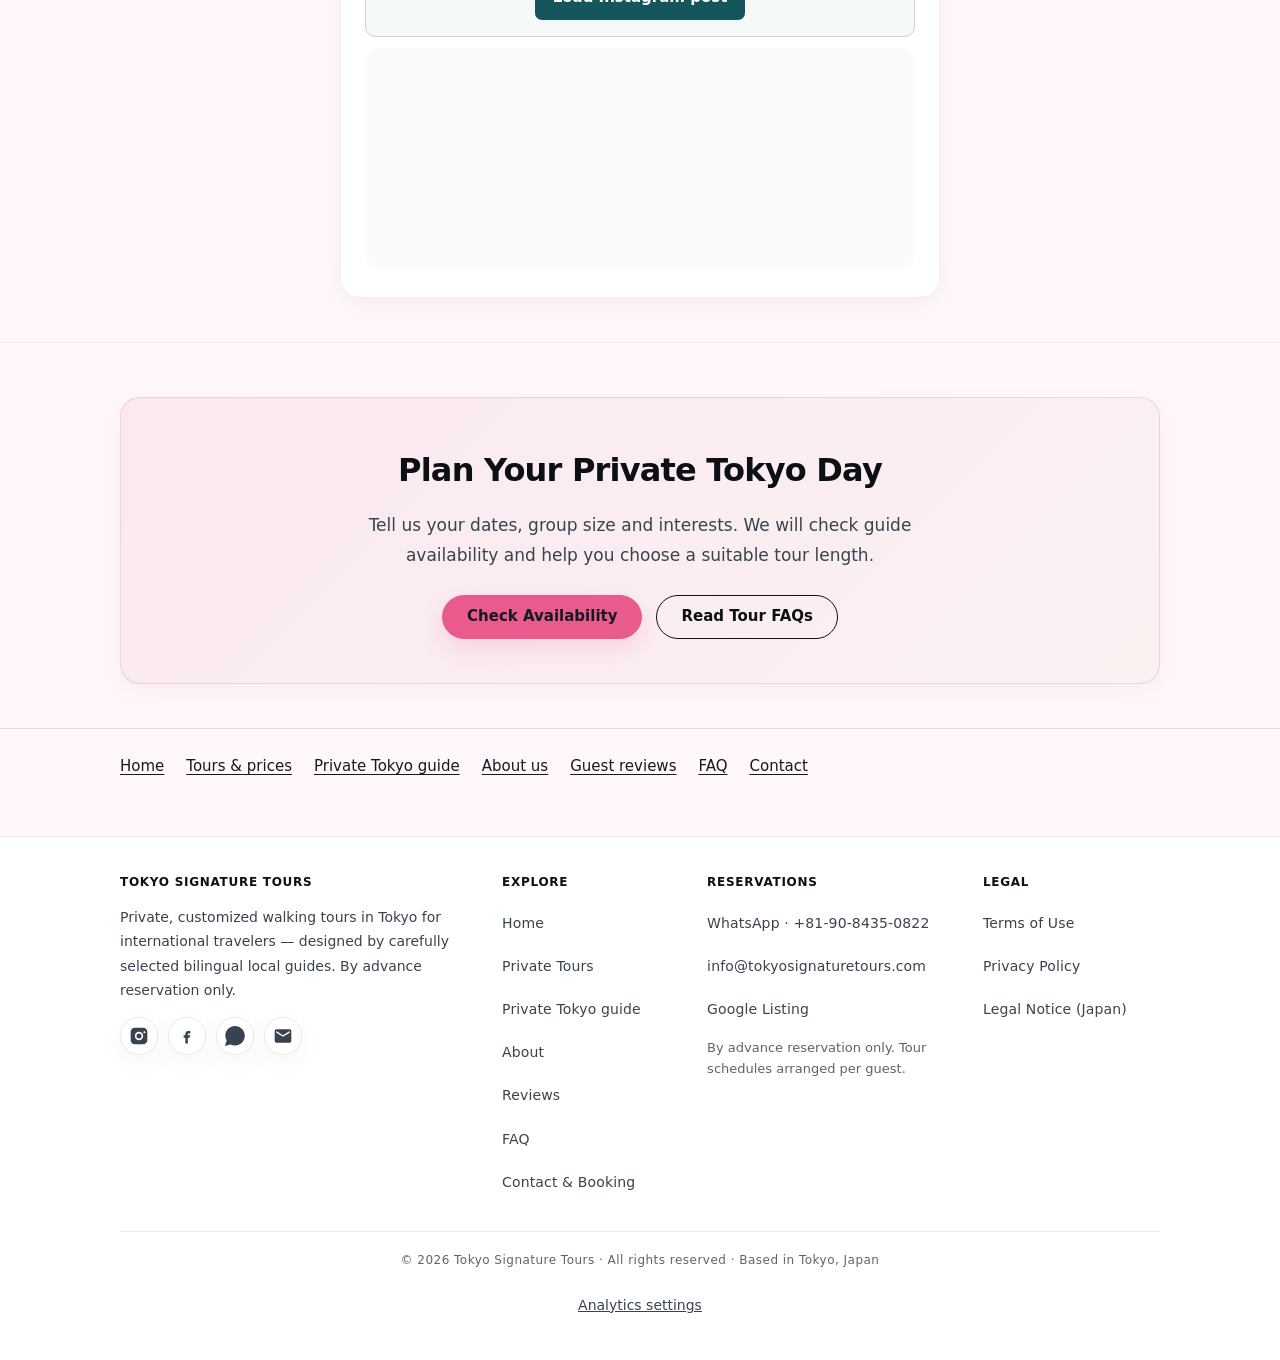
==== commit eb19ae3b: "Gate optional analytics on consent and clarify payment status" ====
--- a/about.html
+++ b/about.html
@@ -1,14 +1,8 @@
 <!DOCTYPE html>
 <html lang="en">
 <head>
-<!-- Google Tag Manager -->
-<script>(function(w,d,s,l,i){w[l]=w[l]||[];w[l].push({'gtm.start':
-new Date().getTime(),event:'gtm.js'});var f=d.getElementsByTagName(s)[0],
-j=d.createElement(s),dl=l!='dataLayer'?'&l='+l:'';j.async=true;j.src=
-'https://www.googletagmanager.com/gtm.js?id='+i+dl;f.parentNode.insertBefore(j,f);
-})(window,document,'script','dataLayer','GTM-KP5FS3V4');</script>
-<!-- End Google Tag Manager -->
 <meta charset="utf-8" />
+<script src="/assets/consent.js?v=20261119-consent" data-tst-analytics-page="true" defer></script>
 <meta name="viewport" content="width=device-width, initial-scale=1, viewport-fit=cover" />
 <title>About Taka &amp; Our Local Guides | Tokyo Signature Tours</title>
 <link rel="canonical" href="https://tokyosignaturetours.com/about.html" />
@@ -742,16 +736,13 @@
 
 <link rel="stylesheet" href="/assets/subpages.css" />
 <noscript><style>.menu-toggle,.sticky-buy{display:none!important}</style></noscript>
-<script src="/assets/contact-tracking.js?v=20261119-host-guard" defer></script>
+<script src="/assets/contact-tracking.js?v=20261119-consent" defer></script>
 <link rel="stylesheet" href="/assets/google-reviews.css?v=20261011-mobile" />
 <script src="/assets/google-reviews.js?v=20261011-mobile" defer></script>
 <link rel="stylesheet" href="/assets/responsive.css?v=20261119-accessibility" />
+<link rel="stylesheet" href="/assets/consent.css?v=20261119-consent" />
 </head>
 <body class="subpage">
-<!-- Google Tag Manager (noscript) -->
-<noscript><iframe src="https://www.googletagmanager.com/ns.html?id=GTM-KP5FS3V4"
-height="0" width="0" style="display:none;visibility:hidden"></iframe></noscript>
-<!-- End Google Tag Manager (noscript) -->
 
 <a class="skip-link" href="#main">Skip to main content</a>
 <div class="menu-backdrop" aria-hidden="true"></div>
@@ -849,7 +840,10 @@
     <div class="founder-profile">
       <figure class="founder-portrait">
         <a href="https://www.instagram.com/p/DS03NuIk37q/" target="_blank" rel="noopener" aria-label="View Taka's original photo on Instagram (opens in a new tab)">
-          <img src="/assets/taka-founder-portrait.jpg" alt="Taka, founder and local guide at Tokyo Signature Tours" width="1440" height="1522" loading="lazy" decoding="async" />
+          <picture>
+            <source type="image/webp" srcset="/assets/taka-founder-portrait-360.webp 360w, /assets/taka-founder-portrait-720.webp 720w, /assets/taka-founder-portrait-1080.webp 1080w" sizes="(max-width: 391px) calc(100vw - 32px), 360px" />
+            <img src="/assets/taka-founder-portrait.jpg" alt="Taka, founder and local guide at Tokyo Signature Tours" width="1440" height="1522" loading="lazy" decoding="async" />
+          </picture>
         </a>
         <figcaption>Taka · Founder &amp; local guide</figcaption>
       </figure>
@@ -979,7 +973,8 @@
         </a>
       </div>
       <p class="instagram-intro">Photos, moments from recent tours, and quiet stories from the city we love.</p>
-      <div class="instagram-embed">
+      <div class="tst-instagram-choice"><p id="tst-instagram-notice">Loading this post connects to Instagram (Meta), which may receive information about your visit and use its own cookies. This choice is separate from Google Analytics.</p><button type="button" data-tst-instagram-load aria-describedby="tst-instagram-notice" hidden>Load Instagram post</button></div>
+<div class="instagram-embed">
         <blockquote class="instagram-media" data-instgrm-permalink="https://www.instagram.com/p/DR5uvPaE1JJ/" data-instgrm-version="14" style="background:#fff;border:0;margin:0 auto;max-width:540px;width:100%;"></blockquote>
       </div>
     </div>
@@ -1051,6 +1046,7 @@
       © 2026 Tokyo Signature Tours · All rights reserved · Based in Tokyo, Japan
     </div>
   </div>
+<div class="tst-consent-settings-row"><button type="button" class="tst-consent-settings" data-tst-consent-settings aria-controls="tst-analytics-dialog" hidden>Analytics settings</button></div>
 </footer>
 <script>
 /* =========================================================
@@ -1162,28 +1158,7 @@
     wrap.addEventListener('mouseleave', ()=>{ timer = setInterval(()=>go(index+1), 7000); });
   })();
 
-  /* ---------- Lazy load Instagram embed ---------- */
-  (function(){
-    const sec = document.getElementById('instagram');
-    if (!sec) return;
-    let loaded = false;
-    const load = ()=>{
-      if (loaded) return;
-      loaded = true;
-      const s = document.createElement('script');
-      s.src = 'https://www.instagram.com/embed.js';
-      s.async = true;
-      document.body.appendChild(s);
-    };
-    if ('IntersectionObserver' in window){
-      const obs = new IntersectionObserver(entries=>{
-        entries.forEach(e=>{ if (e.isIntersecting){ load(); obs.disconnect(); }});
-      }, {rootMargin:'300px 0px'});
-      obs.observe(sec);
-    } else {
-      window.addEventListener('load', load);
-    }
-  })();
+  // Instagram loads only after its explicit Load Instagram post button is selected.
 
 })();
 
--- a/assets/consent.css
+++ b/assets/consent.css
@@ -0,0 +1,24 @@
+/* Google Analytics choice; native dialog supplies keyboard focus containment. */
+.tst-consent-dialog{box-sizing:border-box;width:min(560px,calc(100% - 32px));max-height:calc(100dvh - 32px);overflow:auto;margin:auto;padding:24px;border:1px solid #c8d7dc;border-radius:14px;background:#fff;color:#183038;box-shadow:0 12px 48px #0004;font:16px/1.6 system-ui,-apple-system,"Segoe UI",sans-serif;text-align:left}
+.tst-consent-dialog::backdrop{background:#10252d88}
+.tst-consent-dialog h2{margin:0 0 12px;font-size:23px;line-height:1.3;color:#183038}
+.tst-consent-dialog p{margin:10px 0}
+.tst-consent-dialog a{color:#086477;text-decoration:underline}
+.tst-consent-actions{display:flex;flex-wrap:wrap;gap:12px;margin-top:18px}
+.tst-consent-dialog button{box-sizing:border-box;min-height:44px;padding:11px 16px;border:2px solid #15565d;border-radius:7px;background:#15565d;color:#fff;font:600 15px/1.4 system-ui,-apple-system,"Segoe UI",sans-serif;cursor:pointer}
+.tst-consent-actions button{flex:1 1 190px}
+.tst-consent-dialog button:hover{background:#103e44;border-color:#103e44}
+.tst-consent-dialog .tst-consent-close{margin-top:12px;background:#fff;color:#15565d}
+.tst-consent-dialog .tst-consent-close:hover{background:#edf4f4}
+.tst-consent-status{font-size:14px}
+.tst-consent-dialog :focus-visible,.tst-consent-settings:focus-visible{outline:3px solid #b36d12;outline-offset:3px}
+button.tst-consent-settings{display:inline-block;min-height:44px;padding:8px 0;border:0;background:transparent;color:inherit;font:inherit;line-height:1.4;text-align:left;text-decoration:underline;cursor:pointer}
+button.tst-consent-settings[hidden]{display:none}
+.tst-consent-settings-row{margin:12px auto;text-align:center;padding:0 16px}
+.tst-instagram-choice{padding:16px;text-align:center;border:1px solid #c8d7dc;border-radius:10px;background:#f4f8f8;color:#183038;margin:12px 0}
+.tst-instagram-choice p{font-size:14px;line-height:1.6;margin:8px 0}
+.tst-instagram-choice button{min-height:44px;padding:10px 16px;border:2px solid #15565d;border-radius:7px;background:#15565d;color:#fff;font:600 15px/1.4 system-ui,sans-serif;cursor:pointer}
+.tst-instagram-choice button[hidden]{display:none}
+.tst-instagram-choice button:focus-visible{outline:3px solid #b36d12;outline-offset:3px}
+.tst-instagram-choice button:disabled{cursor:default;opacity:.8}
+@media(max-width:360px){.tst-consent-dialog{padding:18px;font-size:15px}.tst-consent-dialog h2{font-size:21px}.tst-consent-actions{gap:8px}}
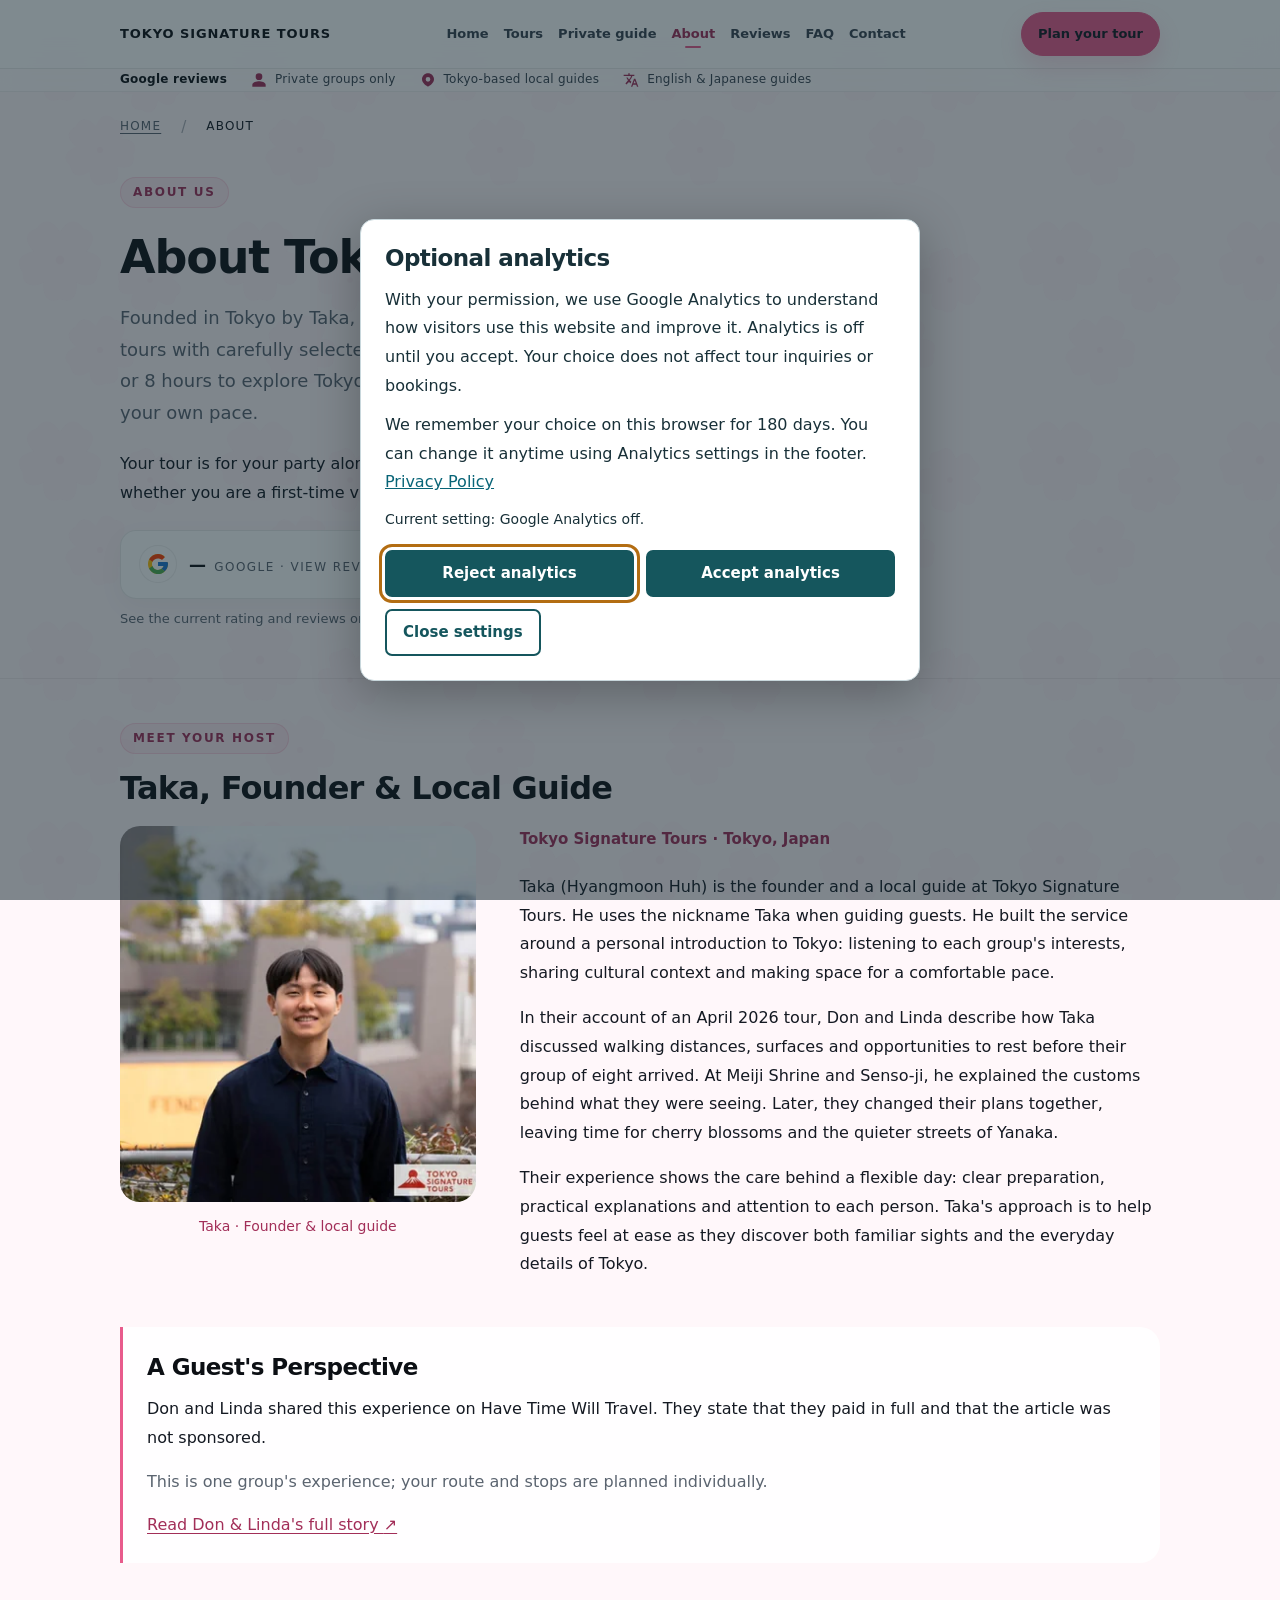
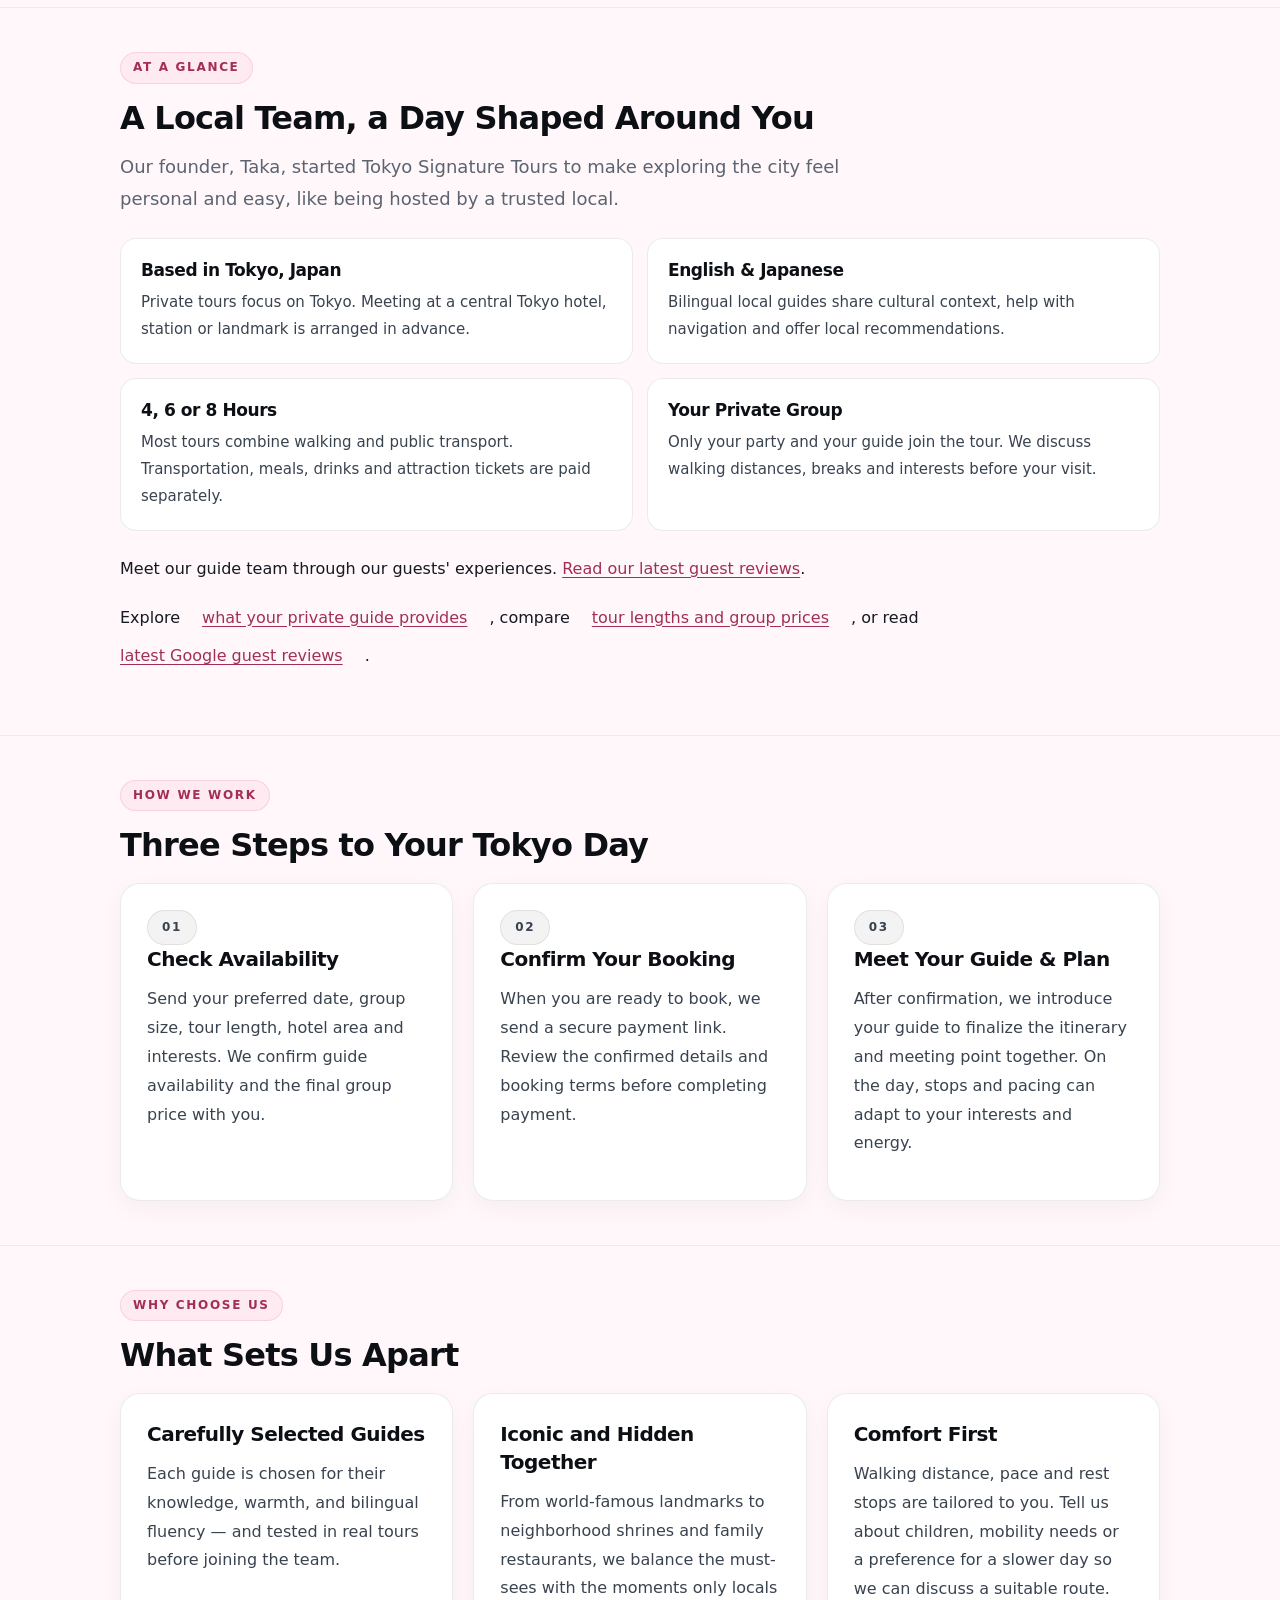
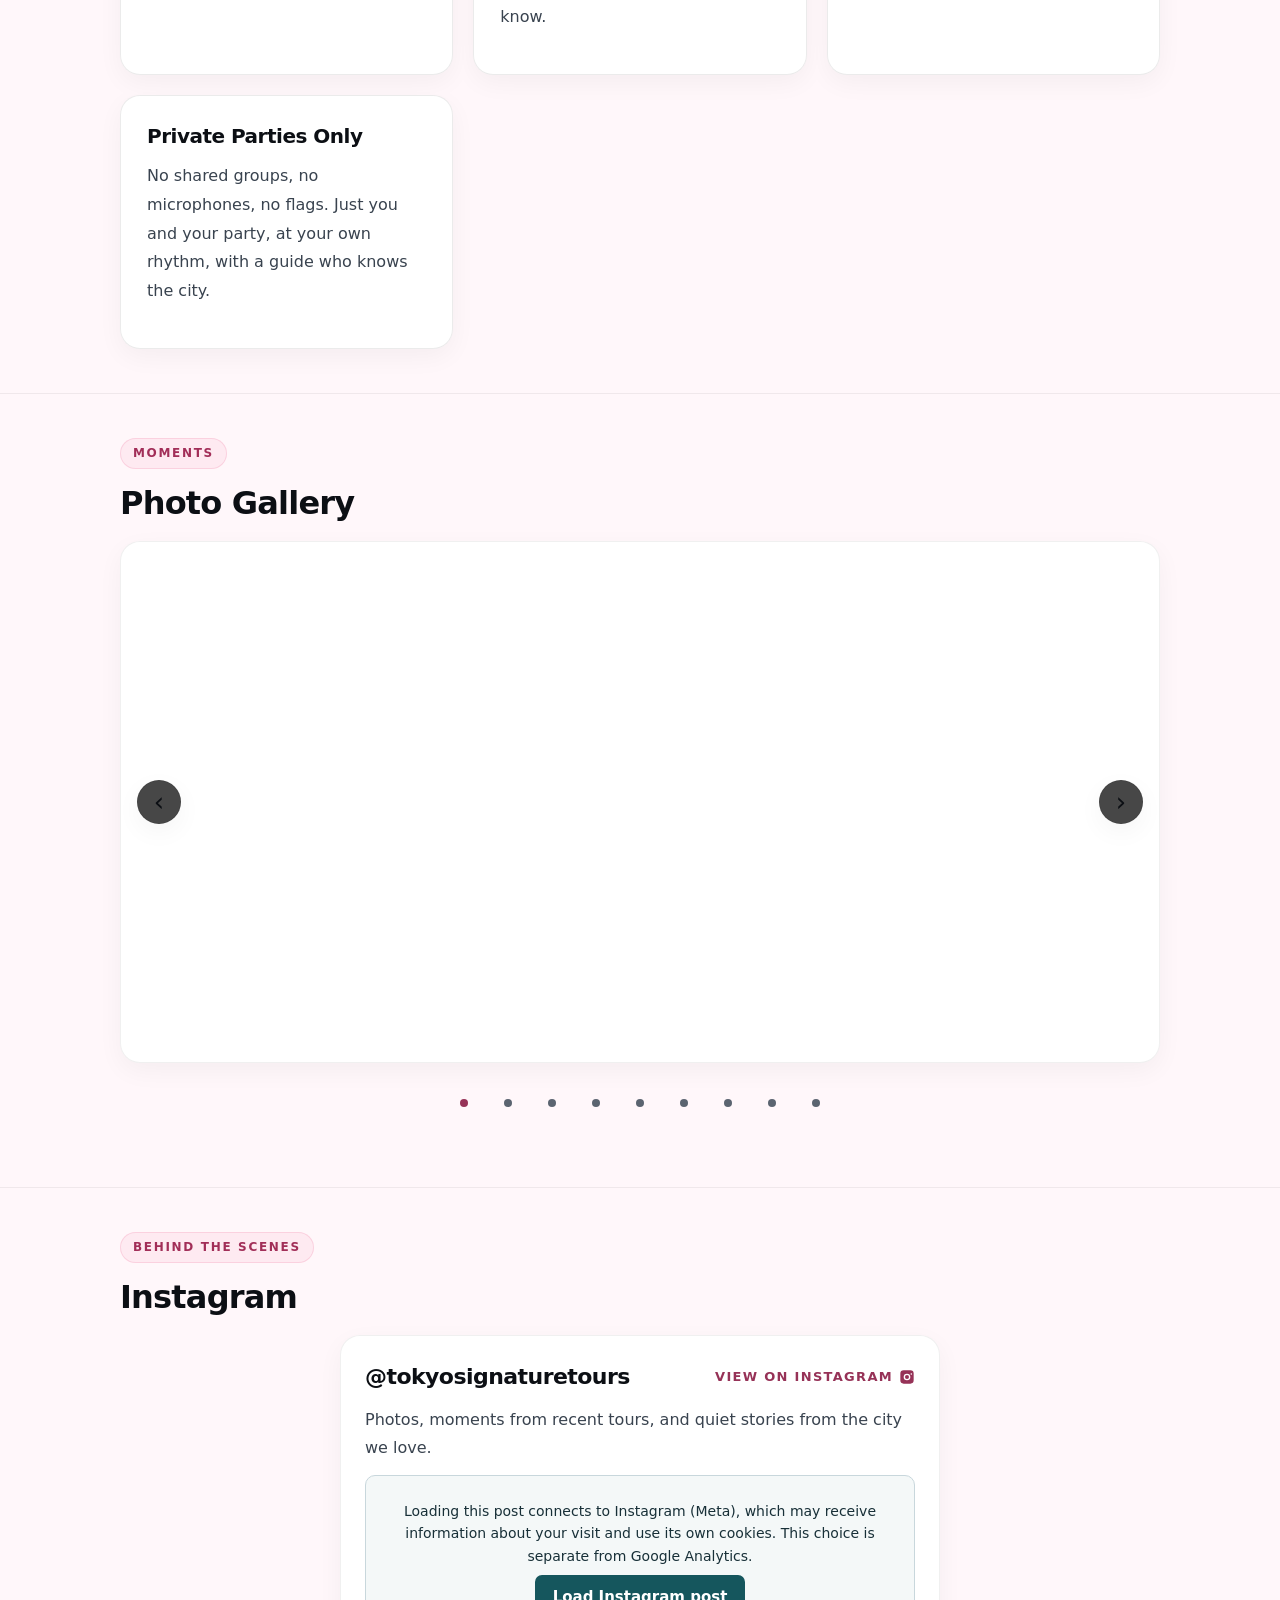
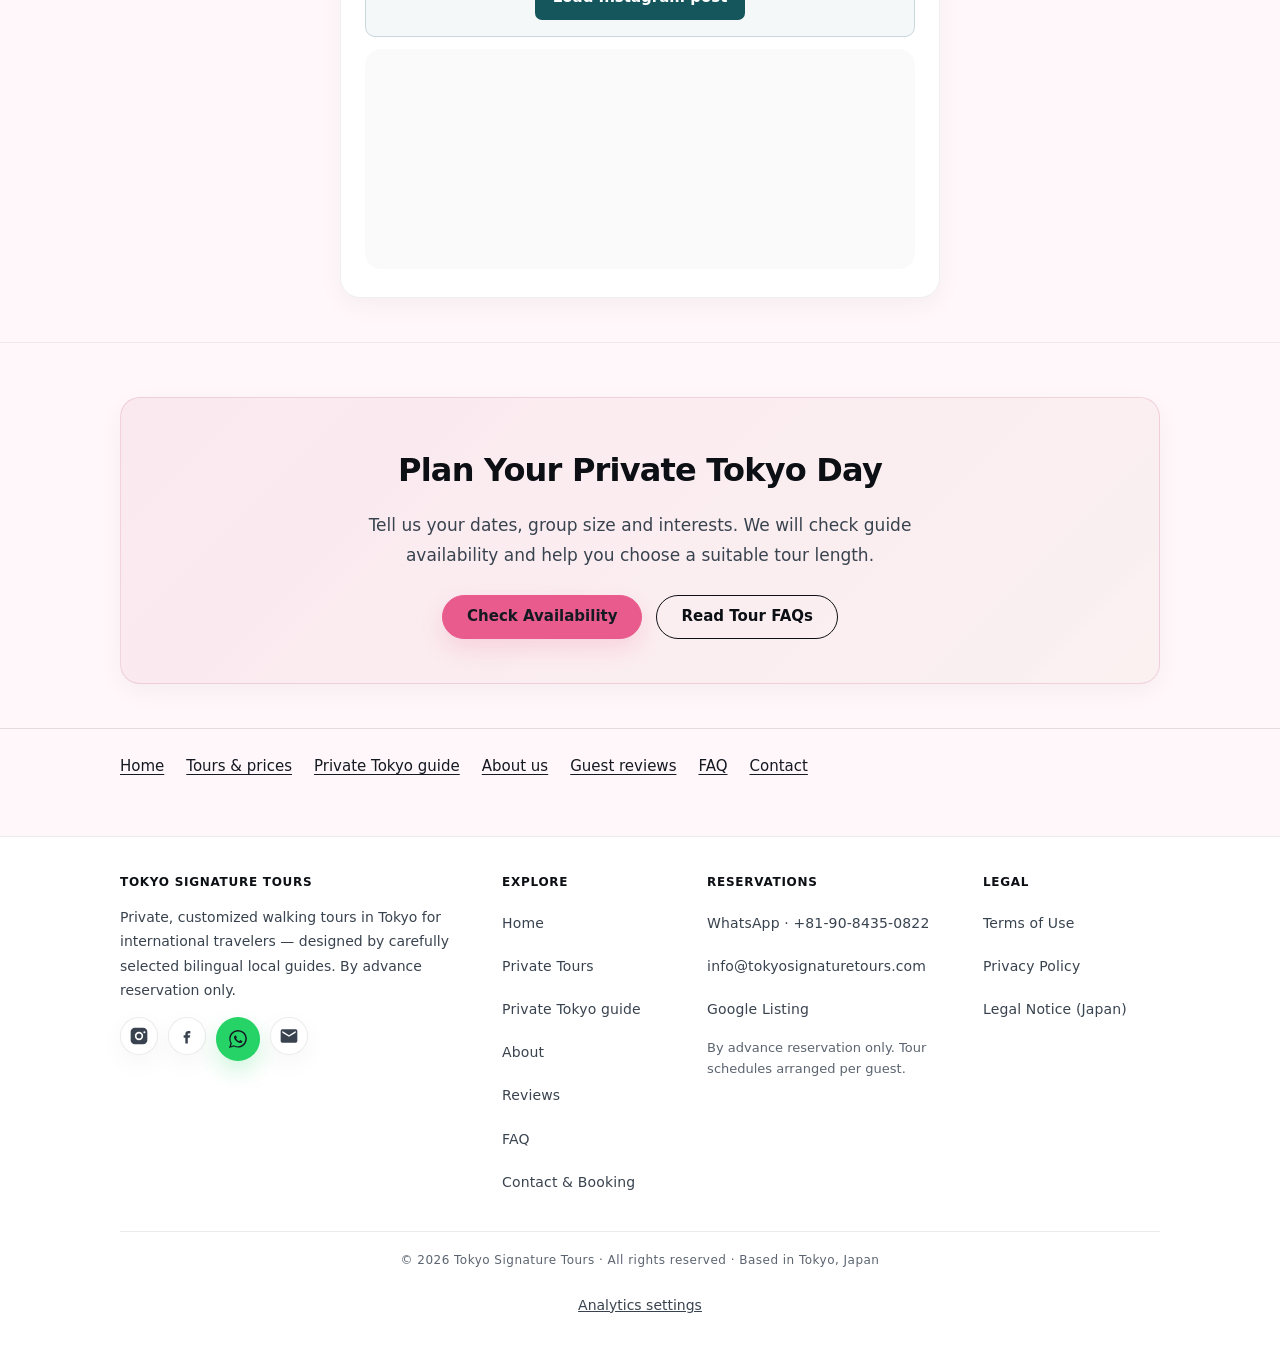
==== commit 7192129b: "Unify 18 WhatsApp actions with the homepage design" ====
--- a/about.html
+++ b/about.html
@@ -741,6 +741,7 @@
 <script src="/assets/google-reviews.js?v=20261011-mobile" defer></script>
 <link rel="stylesheet" href="/assets/responsive.css?v=20261119-accessibility" />
 <link rel="stylesheet" href="/assets/consent.css?v=20261119-consent" />
+<link rel="stylesheet" href="/assets/whatsapp-actions.css?v=20261119-whatsapp" />
 </head>
 <body class="subpage">
 
@@ -763,8 +764,8 @@
       <svg viewBox="0 0 24 24" aria-hidden="true"><path d="M19 4h-1V2h-2v2H8V2H6v2H5a2 2 0 0 0-2 2v14a2 2 0 0 0 2 2h14a2 2 0 0 0 2-2V6a2 2 0 0 0-2-2zm0 16H5V10h14z"/></svg>
       Check Availability
     </a>
-    <a class="btn" href="https://wa.me/819084350822" target="_blank" rel="noopener">
-      <svg viewBox="0 0 24 24" aria-hidden="true"><path d="M20.52 3.48A11.86 11.86 0 0 0 12.06 0C5.58 0 .36 5.21.36 11.67c0 2.06.54 4.08 1.56 5.86L0 24l6.63-1.88a12 12 0 0 0 5.43 1.35h.01c6.48 0 11.7-5.21 11.7-11.67 0-3.12-1.23-6.05-3.25-8.32z"/></svg>
+    <a class="btn whatsapp-action" href="https://wa.me/819084350822" target="_blank" rel="noopener">
+      <svg viewBox="0 0 24 24" aria-hidden="true"><path d="M20.52 3.48A11.86 11.86 0 0 0 12.06 0C5.58 0 .36 5.21.36 11.67c0 2.06.54 4.08 1.56 5.86L0 24l6.63-1.88a12 12 0 0 0 5.43 1.35h.01c6.48 0 11.7-5.21 11.7-11.67 0-3.12-1.23-6.05-3.25-8.32zM12.06 22a9.9 9.9 0 0 1-5.04-1.37l-.36-.21-3.94 1.12 1.12-3.84-.23-.39a9.83 9.83 0 0 1-1.5-5.05C2.1 6.4 6.66 1.9 12.06 1.9c2.6 0 5.04 1.01 6.88 2.84a9.6 9.6 0 0 1 2.85 6.92c0 5.4-4.56 9.99-9.93 9.99zm5.04-7.6c-.27-.13-1.6-.79-1.84-.88-.24-.09-.42-.13-.6.13-.18.27-.69.88-.84 1.06-.16.18-.31.2-.58.07-.27-.13-1.14-.42-2.17-1.33-.8-.69-1.34-1.55-1.5-1.82-.16-.27-.02-.42.11-.55.12-.12.27-.31.4-.47.13-.16.18-.27.27-.45.09-.18.04-.34-.02-.47-.07-.13-.6-1.45-.82-1.99-.22-.54-.44-.46-.6-.47h-.51c-.18 0-.47.07-.72.34-.24.27-.95.93-.95 2.27 0 1.34.98 2.63 1.12 2.81.13.18 1.93 2.93 4.68 4.04.65.28 1.16.45 1.55.57.65.21 1.24.18 1.71.11.52-.08 1.6-.65 1.83-1.27.23-.62.23-1.15.16-1.27-.06-.11-.24-.18-.51-.31z"/></svg>
       WhatsApp
     </a>
   </div>
@@ -1010,8 +1011,8 @@
           <a class="icon-btn" href="https://www.facebook.com/profile.php?id=61580978236755" target="_blank" rel="noopener" aria-label="Facebook">
             <svg class="icon" viewBox="0 0 24 24"><path d="M13.5 9H16V6h-2.5C11.57 6 10 7.57 10 9.5V11H8v3h2v7h3v-7h2.1l.9-3H13v-1.5c0-.28.22-.5.5-.5z"/></svg>
           </a>
-          <a class="icon-btn" href="https://wa.me/819084350822" target="_blank" rel="noopener" aria-label="WhatsApp">
-            <svg class="icon" viewBox="0 0 24 24"><path d="M20.52 3.48A11.86 11.86 0 0 0 12.06 0C5.58 0 .36 5.21.36 11.67c0 2.06.54 4.08 1.56 5.86L0 24l6.63-1.88a12 12 0 0 0 5.43 1.35h.01c6.48 0 11.7-5.21 11.7-11.67 0-3.12-1.23-6.05-3.25-8.32z"/></svg>
+          <a class="icon-btn whatsapp-action" href="https://wa.me/819084350822" target="_blank" rel="noopener" aria-label="WhatsApp">
+            <svg viewBox="0 0 24 24" aria-hidden="true"><path d="M20.52 3.48A11.86 11.86 0 0 0 12.06 0C5.58 0 .36 5.21.36 11.67c0 2.06.54 4.08 1.56 5.86L0 24l6.63-1.88a12 12 0 0 0 5.43 1.35h.01c6.48 0 11.7-5.21 11.7-11.67 0-3.12-1.23-6.05-3.25-8.32zM12.06 22a9.9 9.9 0 0 1-5.04-1.37l-.36-.21-3.94 1.12 1.12-3.84-.23-.39a9.83 9.83 0 0 1-1.5-5.05C2.1 6.4 6.66 1.9 12.06 1.9c2.6 0 5.04 1.01 6.88 2.84a9.6 9.6 0 0 1 2.85 6.92c0 5.4-4.56 9.99-9.93 9.99zm5.04-7.6c-.27-.13-1.6-.79-1.84-.88-.24-.09-.42-.13-.6.13-.18.27-.69.88-.84 1.06-.16.18-.31.2-.58.07-.27-.13-1.14-.42-2.17-1.33-.8-.69-1.34-1.55-1.5-1.82-.16-.27-.02-.42.11-.55.12-.12.27-.31.4-.47.13-.16.18-.27.27-.45.09-.18.04-.34-.02-.47-.07-.13-.6-1.45-.82-1.99-.22-.54-.44-.46-.6-.47h-.51c-.18 0-.47.07-.72.34-.24.27-.95.93-.95 2.27 0 1.34.98 2.63 1.12 2.81.13.18 1.93 2.93 4.68 4.04.65.28 1.16.45 1.55.57.65.21 1.24.18 1.71.11.52-.08 1.6-.65 1.83-1.27.23-.62.23-1.15.16-1.27-.06-.11-.24-.18-.51-.31z"/></svg>
           </a>
           <a class="icon-btn" href="mailto:info@tokyosignaturetours.com" aria-label="Email">
             <svg class="icon" viewBox="0 0 24 24"><path d="M20 4H4a2 2 0 0 0-2 2v12a2 2 0 0 0 2 2h16a2 2 0 0 0 2-2V6a2 2 0 0 0-2-2zm0 4-8 5-8-5V6l8 5 8-5v2z"/></svg>
--- a/assets/whatsapp-actions.css
+++ b/assets/whatsapp-actions.css
@@ -0,0 +1,39 @@
+/* Shared WhatsApp actions match the Home treatment. */
+a.whatsapp-action {
+  display: inline-flex;
+  align-items: center;
+  justify-content: center;
+  gap: 8px;
+  min-height: 44px;
+  border-radius: 999px !important;
+  background: #25D366 !important;
+  color: #141922 !important;
+  border-color: rgba(37, 211, 102, .38) !important;
+  box-shadow: 0 10px 22px rgba(37, 211, 102, .22) !important;
+  text-decoration: none;
+}
+a.whatsapp-action:hover {
+  background: #20bd5a !important;
+  color: #141922 !important;
+  opacity: 1;
+  transform: none;
+}
+a.whatsapp-action svg {
+  display: block;
+  width: 18px !important;
+  height: 18px !important;
+  fill: currentColor;
+  flex: 0 0 18px;
+}
+a.icon-btn.whatsapp-action {
+  width: 44px;
+  height: 44px;
+  min-width: 44px;
+  min-height: 44px;
+  padding: 0;
+  border-radius: 50% !important;
+}
+a.whatsapp-action:focus-visible {
+  outline: 3px solid #141922;
+  outline-offset: 3px;
+}
